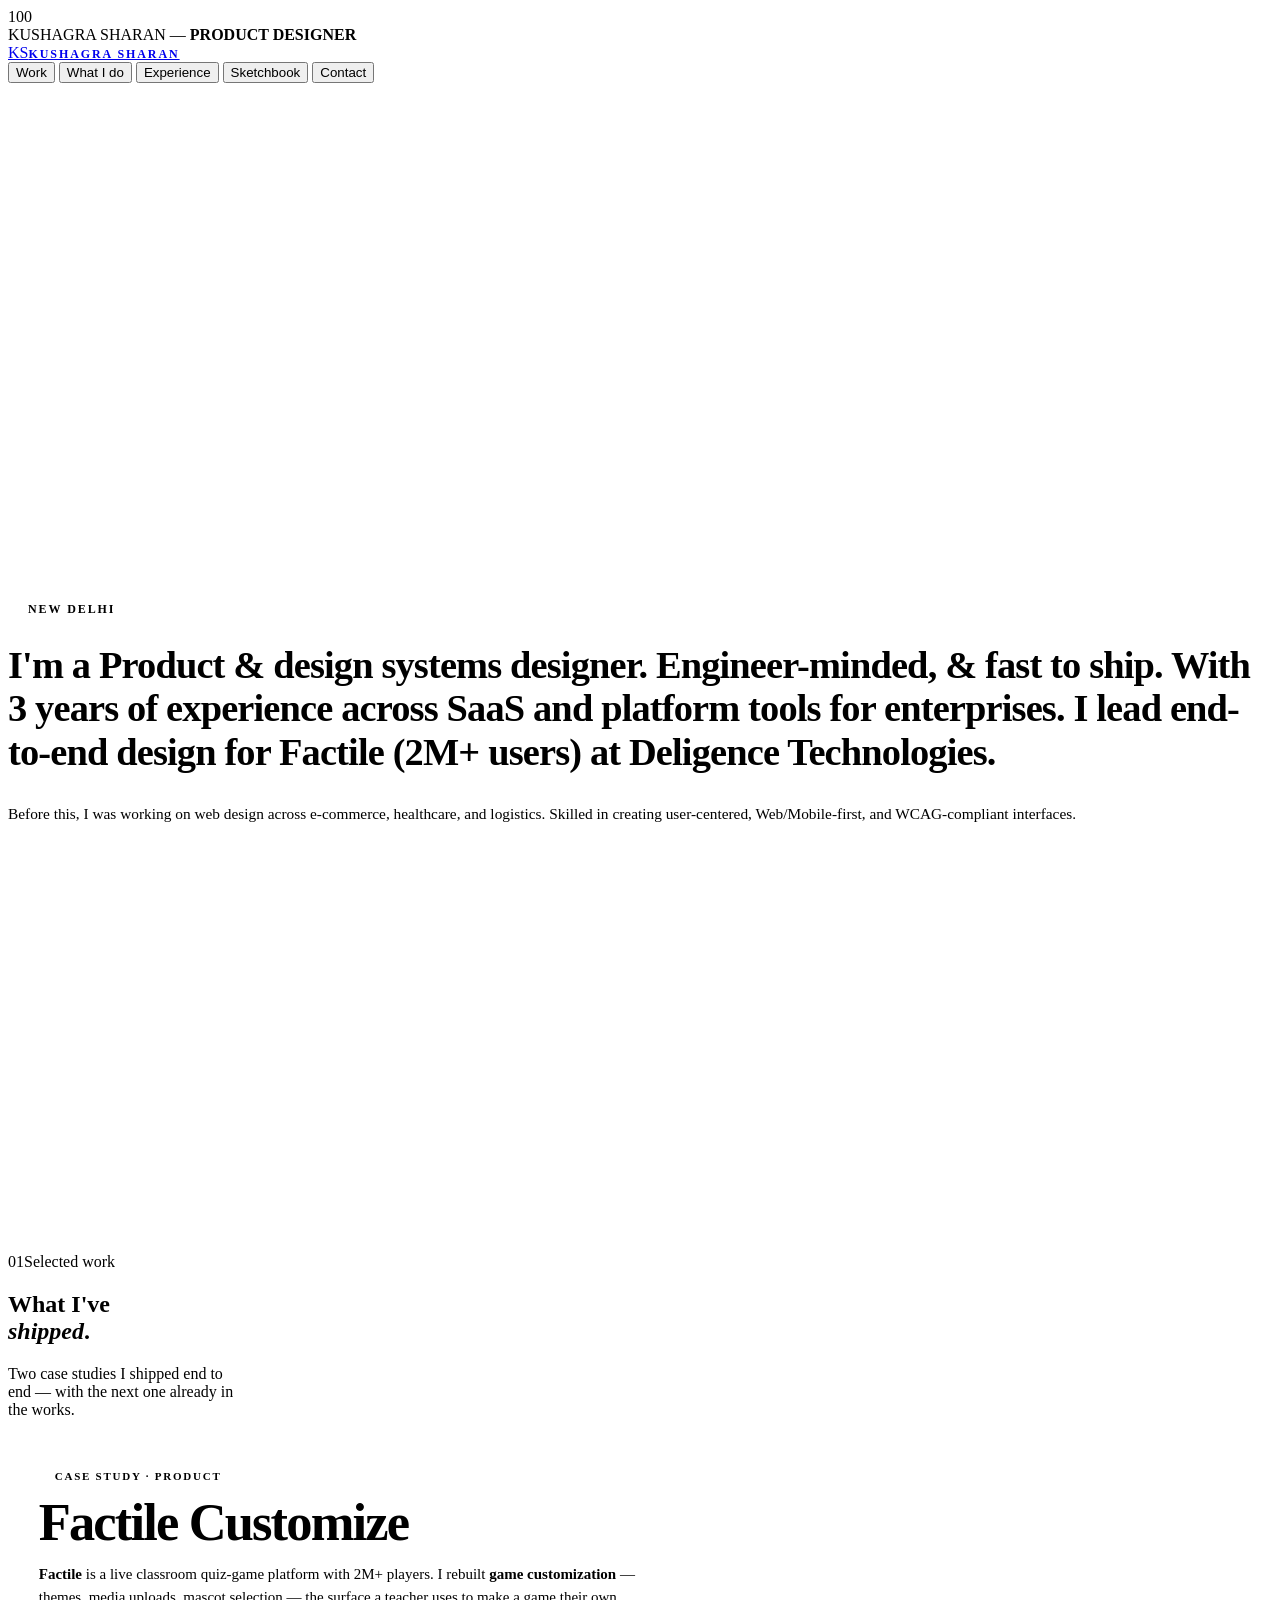
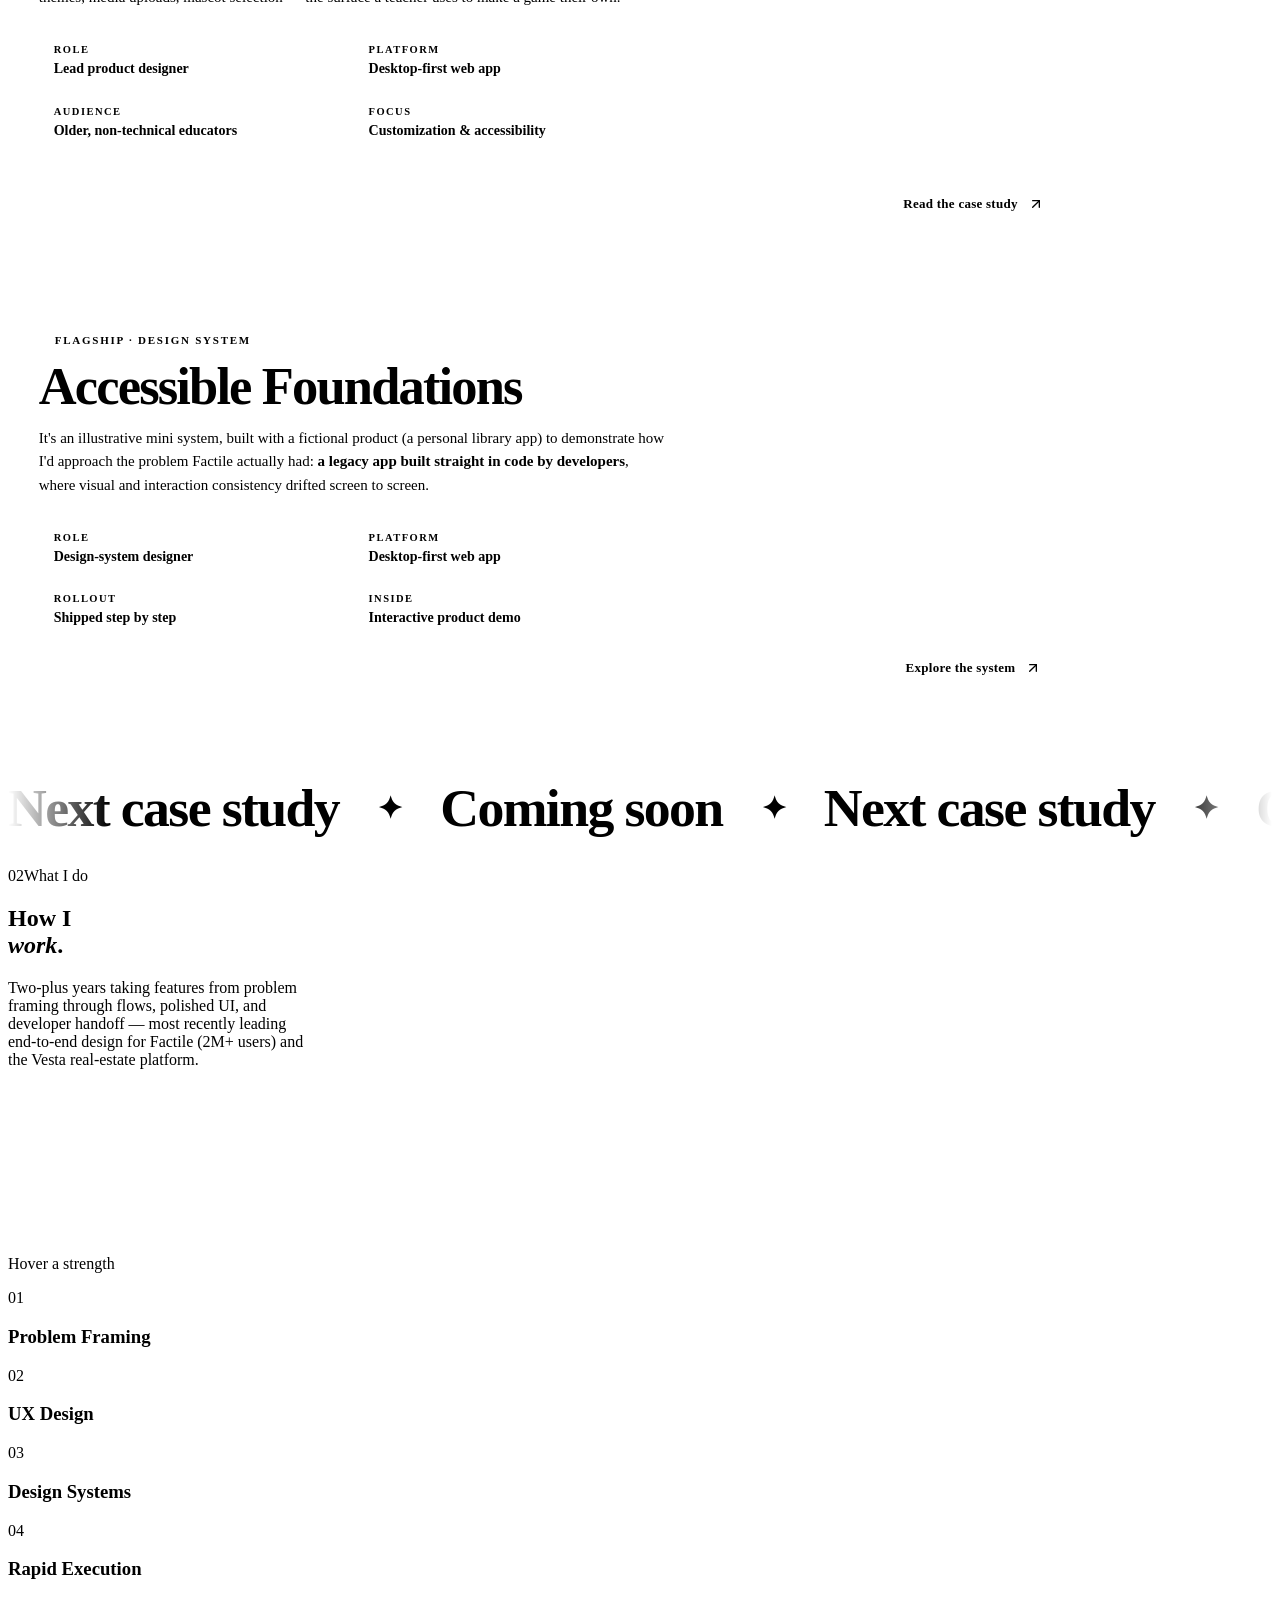
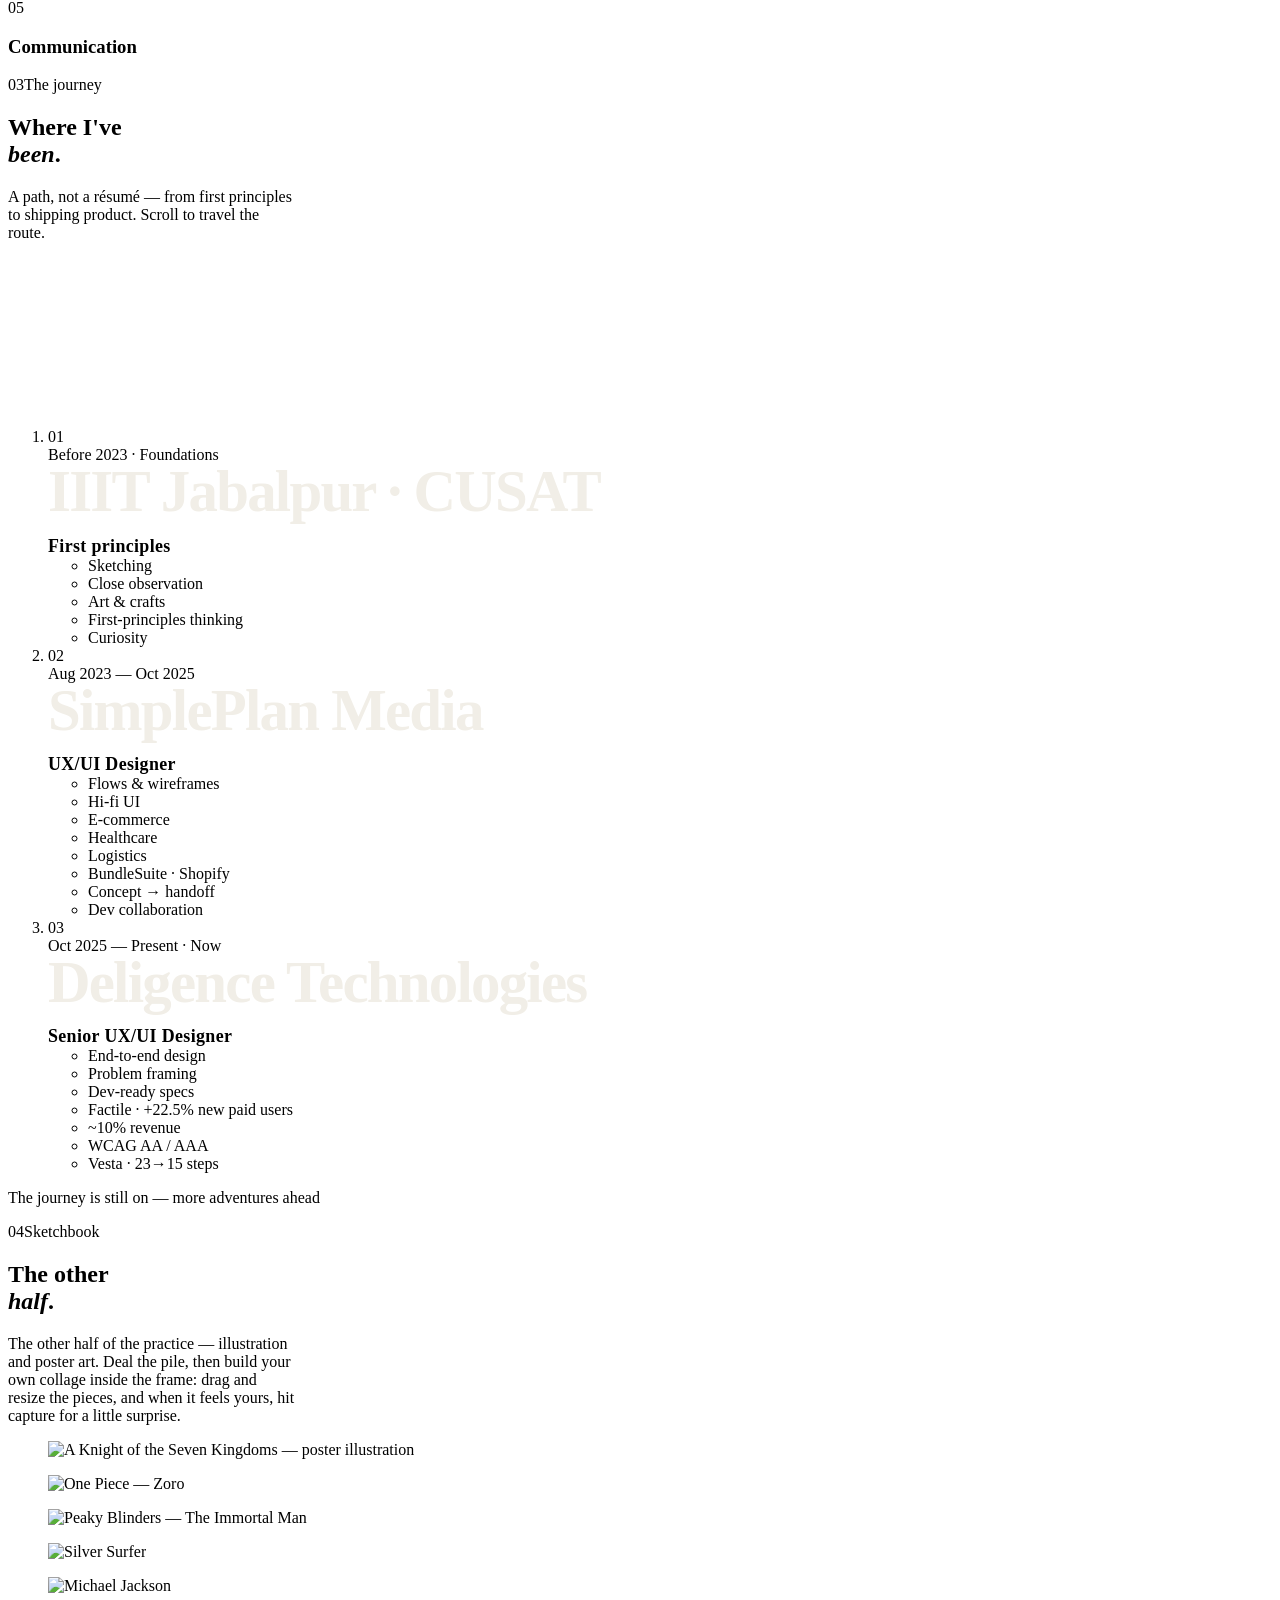
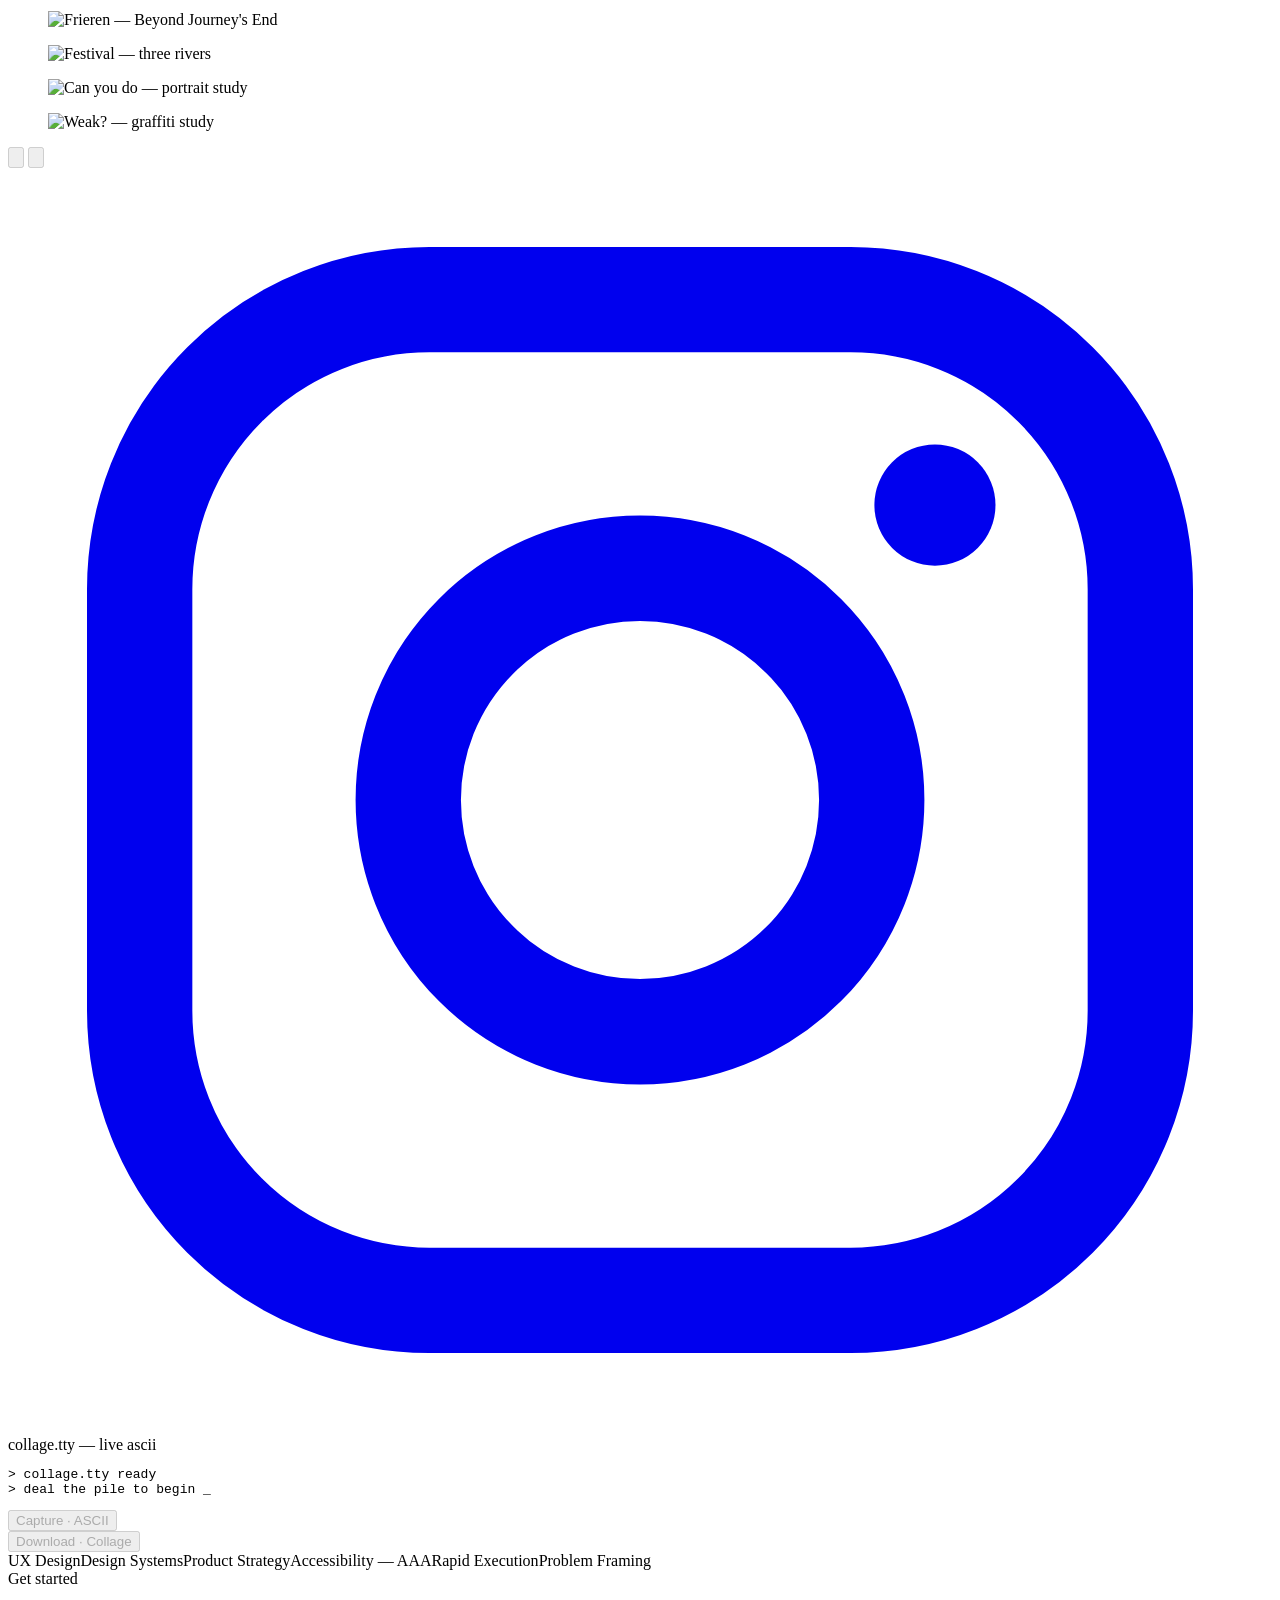
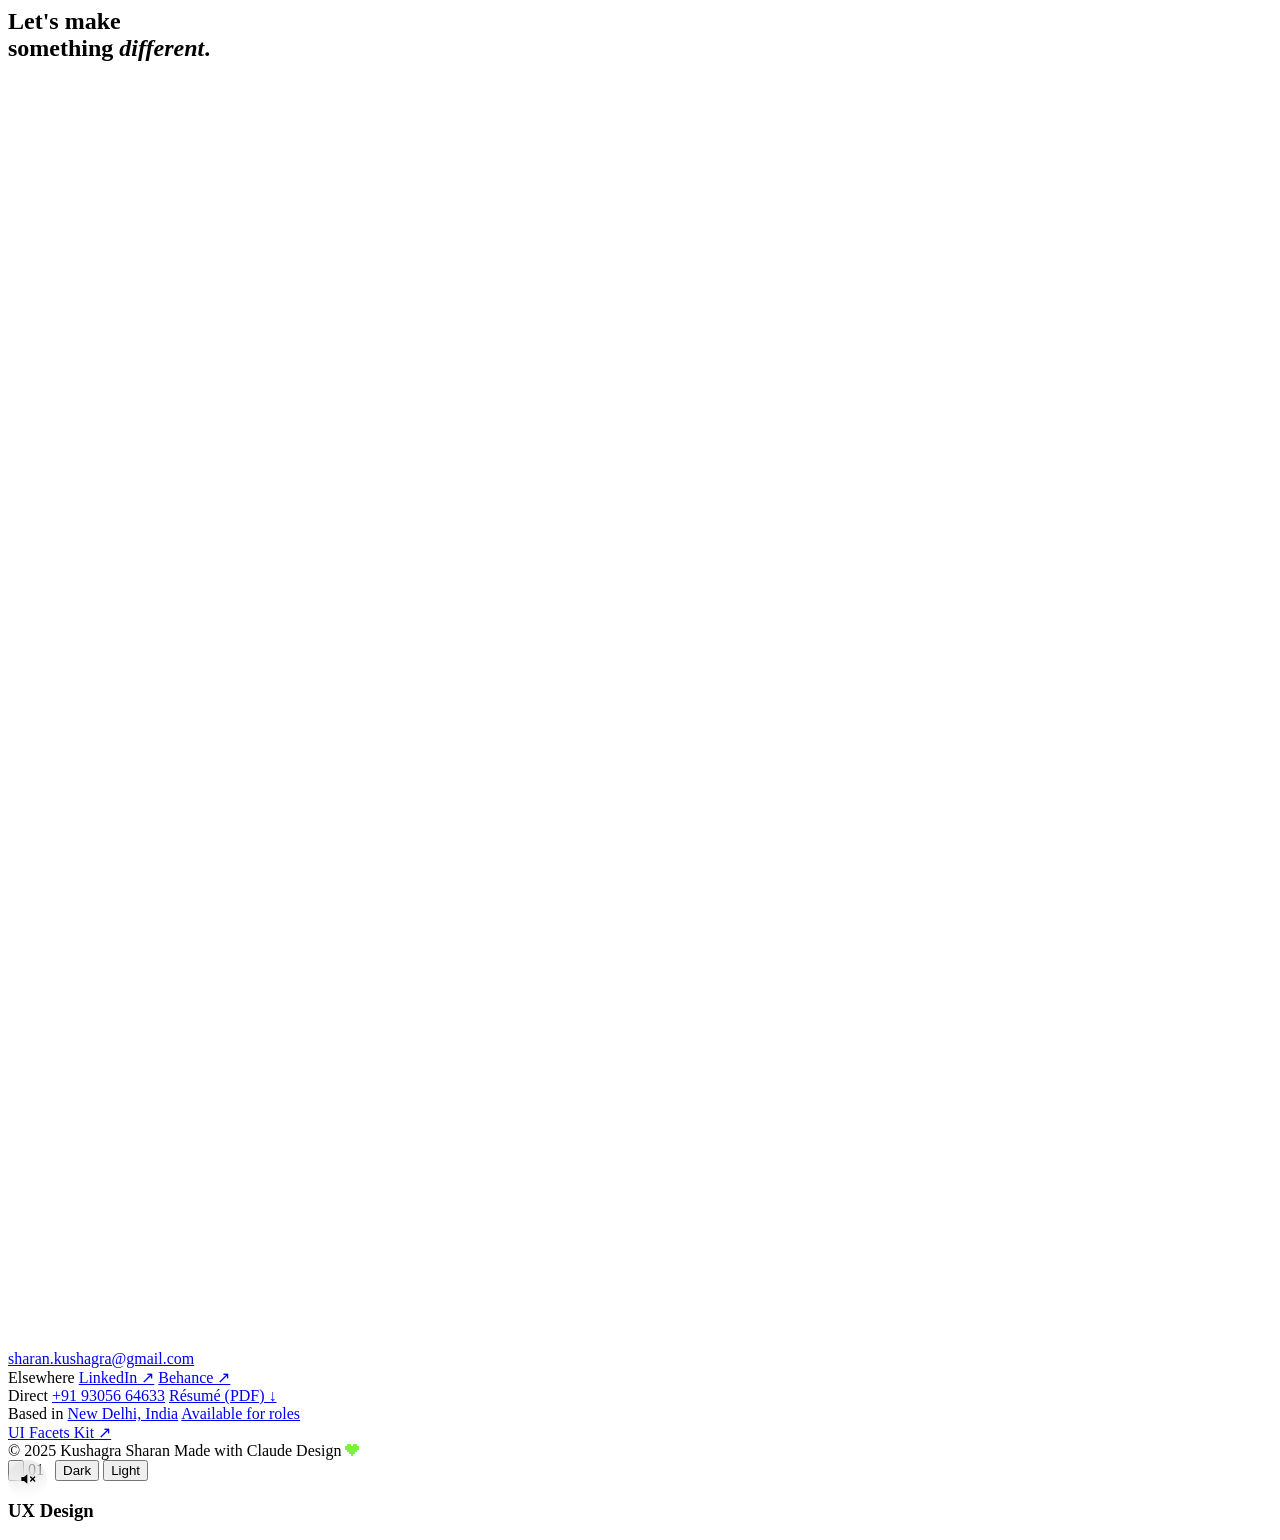
==== index.html @ 358a9cb7 "Initial commit" ====
<!DOCTYPE html>
<html lang="en">
<head>
<meta charset="UTF-8" />
<meta name="viewport" content="width=device-width, initial-scale=1.0" />
<title>Kushagra Sharan — Soft Grid + Sound</title>
<meta name="description" content="Kushagra Sharan — senior product designer turning complex workflows into clear, usable products." />
<link rel="preconnect" href="https://fonts.googleapis.com" />
<link rel="preconnect" href="https://fonts.gstatic.com" crossorigin />
<link rel="stylesheet" href="https://fonts.googleapis.com/css2?family=Press+Start+2P&display=swap" />
<link rel="stylesheet" href="portfolio/pf-facets.css" />
<script>(function(){try{var t=localStorage.getItem('pf-facets-theme'); if(t==='dark'){/* keep dark */}else{document.documentElement.classList.add('theme-light');}}catch(e){document.documentElement.classList.add('theme-light');}})();</script>
<template id="__bundler_thumbnail">
  <svg xmlns="http://www.w3.org/2000/svg" viewBox="0 0 400 400">
    <rect width="400" height="400" fill="#100D08"/>
    <circle cx="200" cy="180" r="70" fill="none" stroke="#7CF03A" stroke-width="10"/>
    <circle cx="255" cy="235" r="16" fill="#E01E8F"/>
    <text x="200" y="330" text-anchor="middle" font-family="Georgia,serif" font-size="42" font-style="italic" fill="#F1EEE7">KS</text>
  </svg>
</template>
<style>
  /* v2: full-page morphing grid background */
  /* Soft Grid variant: the full-page morph is dialled back for calmer contrast,
     and dims further while the pointer is over readable content so text stays legible. */
  .bgmorph{ position:fixed; inset:0; z-index:0; pointer-events:none; color:var(--fg);
    opacity:0.75; transition:opacity .45s ease; }
  /* dim ONLY while hovering actual readable content — not empty section space */
  body:has(:is(h1,h2,h3,h4,p,li,a,span,.lab,.hero__title,.hero__lead,.sechead,.skill,.jrow):hover) .bgmorph{ opacity:0.32; }
  .bgmorph canvas{ position:absolute; inset:0; }
  .hero, .mq, .section, .contact{ position:relative; z-index:1; }
  body{ --grid-line:transparent; background-image:none; }
  [data-auto-deal] .gallery__reset{ display:none !important; }
  .hero{ padding:130px 0 20vh; }
  .sketch{ background:transparent; color:var(--fg); }
  .sketch .sechead__title{ color:var(--fg); }
  .sketch .lab{ color:color-mix(in srgb, var(--fg) 62%, transparent); }
  .collage-frame{ background:transparent; box-shadow:none; z-index:0; }
  .gallery__stack{ z-index:1; }
  .themebtn .kitlink{ display:inline-flex; align-items:center; font-family:var(--sans); font-weight:800; font-size:11px; letter-spacing:0.14em; text-transform:uppercase;
    padding:8px 15px; border-radius:100px; color:color-mix(in srgb, var(--fg) 70%, transparent); text-decoration:none; transition:color .25s, background .25s; }
  .themebtn .kitlink:hover{ background:color-mix(in srgb, var(--fg) 10%, transparent); color:var(--fg); }
  /* toolbar wraps the sound + theme toggles so they align and size together */
  .topbar{ position:fixed; top:var(--edge); right:var(--edge); left:auto; z-index:130; display:inline-flex; align-items:stretch; gap:8px; }
  .topbar .themebtn{ position:static; top:auto; right:auto; left:auto; }
  /* sound toggle — round icon button, matches theme-toggle height. Muted by default. */
  .sfxbtn{ flex:0 0 auto; width:39px; height:39px; align-self:center; padding:0; display:inline-flex; align-items:center; justify-content:center; border-radius:50%; cursor:pointer;
    background:color-mix(in srgb, var(--bg) 72%, transparent); border:1.5px solid color-mix(in srgb, var(--fg) 20%, transparent);
    backdrop-filter:blur(10px); -webkit-backdrop-filter:blur(10px);
    color:color-mix(in srgb, var(--fg) 62%, transparent); transition:color .25s, background .25s, border-color .25s; }
  .sfxbtn:hover{ color:var(--fg); }
  .sfxbtn svg{ width:16px; height:16px; display:block; }
  .sfxbtn .i-on{ display:none; }
  .sfxbtn .i-off{ display:block; }
  html.sfx-on .sfxbtn{ color:#fff; background:var(--hot); border-color:transparent; }
  html.sfx-on .sfxbtn .i-on{ display:block; }
  html.sfx-on .sfxbtn .i-off{ display:none; }
  /* scroll-cue line: keep it pink in BOTH themes (violet --hot is invisible on the light grid) */
  .hero__scrollcue i::after{ background:#E01E8F !important; }
  /* Factile card uses its own line-art thumbnail (same interaction model as the flagship card) */
  .workfeat__art--factile{ -webkit-mask-image:url(portfolio/img/factile-abstract.svg); mask-image:url(portfolio/img/factile-abstract.svg); }
  /* COMING SOON — marquee band; speeds up + plays meadow wind on hover */
  .soon{ position:relative; margin-top:clamp(20px,3vh,34px); border:1.5px dashed color-mix(in srgb, var(--fg) 26%, transparent); border-radius:12px;
    overflow:hidden; padding:clamp(20px,2.8vw,32px) 0; cursor:default; background:color-mix(in srgb, var(--bg) 55%, transparent);
    transition:border-color .4s, background .4s; -webkit-mask:linear-gradient(90deg,transparent,#000 8%,#000 92%,transparent); mask:linear-gradient(90deg,transparent,#000 8%,#000 92%,transparent); }
  .soon:hover{ border-color:var(--hot); background:color-mix(in srgb, var(--hot) 7%, transparent); }
  .soon__track{ display:flex; align-items:center; gap:38px; width:max-content; animation:soonscroll 30s linear infinite; will-change:transform; }
  .soon:hover .soon__track{ animation-duration:6s; }
  .soon__track span{ font-family:var(--disp); font-weight:700; font-size:clamp(28px,4.2vw,62px); line-height:1; letter-spacing:-0.03em; white-space:nowrap;
    color:color-mix(in srgb, var(--fg) 28%, transparent); transition:color .4s; }
  .soon:hover .soon__track span{ color:color-mix(in srgb, var(--fg) 74%, transparent); }
  .soon__dot{ color:var(--hot) !important; font-size:clamp(18px,2.4vw,32px) !important; }
  @keyframes soonscroll{ from{ transform:translateX(0); } to{ transform:translateX(-50%); } }
  @media (prefers-reduced-motion:reduce){ .soon__track{ animation:none; } }
  /* MOBILE: don't let the whole feature card navigate on first tap. First tap "arms"
     the card (glow) and highlights the Explore CTA; the CTA tap actually navigates. */
  @media (max-width:760px){
    .workfeat.is-armed{ outline:2px solid var(--hot); outline-offset:2px; box-shadow:0 0 0 1px var(--hot), 0 24px 60px -24px color-mix(in srgb, var(--hot) 60%, transparent); }
    .workfeat.is-armed .workfeat__cta{ color:#fff; background:var(--hot); border-radius:100px; padding:10px 18px; }
    .workfeat.is-armed .workfeat__cta svg{ stroke:#fff; }
  }
  /* ENTER gate */
  .enter{ position:fixed; inset:0; z-index:11000; background:#100D08; color:#F1EEE7; display:flex; align-items:center; justify-content:center;
    text-align:center; transition:opacity .5s ease; cursor:auto; }
  .enter *{ cursor:inherit; }
  .enter__btn{ cursor:pointer; }
  .enter.hide{ opacity:0; pointer-events:none; }
  .enter__inner{ display:flex; flex-direction:column; align-items:center; gap:26px; padding:24px; }
  .enter__eyebrow{ font-family:var(--sans); font-weight:700; font-size:12px; letter-spacing:0.16em; text-transform:uppercase; color:rgba(241,238,231,.55); }
  .enter__btn{ display:inline-flex; align-items:center; gap:14px; font-family:var(--disp); font-weight:700; font-size:clamp(34px,7vw,64px);
    letter-spacing:-0.03em; color:#100D08; background:#F1EEE7; border:none; border-radius:100px; padding:clamp(16px,2.4vw,26px) clamp(34px,5vw,58px);
    cursor:pointer; transition:background .25s, color .25s, transform .25s; }
  .enter__btn:hover{ background:#E01E8F; color:#fff; transform:translateY(-2px); }
  .enter__btn svg{ width:0.7em; height:0.7em; }
  .enter__note{ font-family:var(--sans); font-weight:600; font-size:11px; letter-spacing:0.14em; text-transform:uppercase; color:rgba(241,238,231,.4); }
  /* returning within the same session: no gate, no loader flash */
  html.skip-intro .enter, html.skip-intro .loader{ display:none !important; }

  /* logo wordmark (small all-caps) */
  .nav__logo .logoword{ font-family:var(--sans); font-weight:800; font-size:12px; letter-spacing:0.16em; text-transform:uppercase; }

  /* ===== HERO (positioning version) ===== */
  .phero{ position:relative; z-index:1; min-height:100svh; display:flex; align-items:center; padding:clamp(160px,20vh,240px) 0 clamp(70px,10vh,130px); }
  .phero__eyebrow{ display:inline-flex; align-items:center; gap:11px; margin-bottom:clamp(22px,3vh,34px); color:var(--accent2); font-family:var(--sans); font-size:12px; font-weight:700; letter-spacing:0.16em; text-transform:uppercase; }
  .phero__eyebrow .d{ width:9px; height:9px; border-radius:50%; background:var(--hot); }
  .phero__intro{ max-width:none; }
  .phero__line{ font-family:var(--disp); font-weight:600; font-size:clamp(26px,3vw,46px); line-height:1.14; letter-spacing:-0.022em; margin:0 0 clamp(24px,3vh,38px); max-width:none; text-wrap:pretty; }
  .phero__line b{ color:var(--hot); font-weight:600; }
  .phero__line em{ color:var(--hot); font-weight:600; font-style:normal; }
  .phero__line a{ color:inherit; text-decoration:none; box-shadow:inset 0 -2px 0 color-mix(in srgb, var(--hot) 55%, transparent); transition:box-shadow .25s, color .25s; }
  .phero__line a:hover{ color:var(--hot); box-shadow:inset 0 -3px 0 var(--hot); }
  .phero__note{ margin:0; max-width:none; font-size:clamp(15px,1.2vw,18px); line-height:1.6; color:color-mix(in srgb, var(--fg) 58%, transparent); }

  /* ===== WORK cards (positioning version) ===== */
  .pwork__stack{ display:flex; flex-direction:column; gap:clamp(28px,4.5vh,56px); }
  .wcard{ position:relative; overflow:hidden; z-index:1;
    background:color-mix(in srgb, var(--bg) 90%, transparent); backdrop-filter:blur(3px); -webkit-backdrop-filter:blur(3px);
    border:1.5px solid color-mix(in srgb, var(--fg) 18%, transparent); border-radius:16px;
    padding:clamp(20px,2.4vw,32px);
    display:grid; grid-template-columns:1.08fr 0.92fr; gap:clamp(22px,2.6vw,40px) clamp(24px,3vw,48px); align-items:start;
    transition:border-color .4s, transform .55s cubic-bezier(.16,1,.3,1), box-shadow .55s; }
  .wcard::before{ content:""; position:absolute; inset:0; pointer-events:none; opacity:0; transition:opacity .5s;
    background:radial-gradient(120% 130% at 100% 0, color-mix(in srgb, var(--hot) 11%, transparent), transparent 60%); }
  .wcard:hover{ border-color:var(--hot); transform:translateY(-3px); box-shadow:0 46px 100px -46px color-mix(in srgb, var(--hot) 55%, transparent); }
  .wcard:hover::before{ opacity:1; }
  .wcard__media{ grid-column:2; grid-row:1; align-self:start; display:block; border-radius:9px; overflow:hidden; aspect-ratio:924/540; background:transparent; }
  .wcard__media .workfeat__art{ display:block; width:100%; height:100%; background:var(--fg);
    -webkit-mask:url(portfolio/img/design-system-abstract.svg) center/contain no-repeat;
    mask:url(portfolio/img/design-system-abstract.svg) center/contain no-repeat;
    transition:background .4s, transform .6s cubic-bezier(.16,1,.3,1); }
  .wcard__media .workfeat__art--factile{ -webkit-mask:url(portfolio/img/factile-abstract.svg) center/contain no-repeat; mask:url(portfolio/img/factile-abstract.svg) center/contain no-repeat; }
  .wcard:hover .workfeat__art{ background:var(--hot); transform:scale(1.03); }
  .wcard__intro{ grid-column:1; grid-row:1 / span 2; min-width:0; }
  .wcard__lower{ grid-column:2; grid-row:2; min-width:0; align-self:start; display:flex; justify-content:center; }
  .wcard__badge{ display:inline-flex; align-items:center; gap:9px; font-family:var(--sans); font-size:11px; font-weight:800; letter-spacing:0.16em; text-transform:uppercase; color:var(--hot); }
  .wcard__badge i{ width:7px; height:7px; border-radius:50%; background:var(--hot); box-shadow:0 0 0 4px color-mix(in srgb, var(--hot) 20%, transparent); }
  .wcard__title{ font-family:var(--disp); font-weight:700; font-size:clamp(34px,4.1vw,60px); line-height:0.94; letter-spacing:-0.035em; margin:14px 0 0; transition:color .3s; }
  .wcard:hover .wcard__title{ color:var(--hot); }
  .wcard__what{ margin:16px 0 0; font-size:clamp(15px,1.15vw,17px); line-height:1.55; color:color-mix(in srgb, var(--fg) 82%, transparent); text-wrap:pretty; }
  .wcard__what b{ font-weight:700; color:var(--fg); }
  .wcard__meta{ display:grid; grid-template-columns:1fr 1fr; gap:1px; margin:22px 0 0; background:color-mix(in srgb, var(--fg) 12%, transparent); border:1px solid color-mix(in srgb, var(--fg) 12%, transparent); border-radius:12px; overflow:hidden; }
  .wcard__meta > div{ background:var(--bg); padding:13px 15px; }
  .wcard__meta dt{ font-family:var(--sans); font-size:10.5px; font-weight:800; letter-spacing:0.14em; text-transform:uppercase; color:color-mix(in srgb, var(--fg) 48%, transparent); }
  .wcard__meta dd{ margin:5px 0 0; font-size:14px; font-weight:600; line-height:1.3; color:var(--fg); }
  .wcard__cols{ display:grid; grid-template-columns:1fr 1fr; gap:clamp(24px,4vw,64px); margin-top:0; }
  .wcard__lab{ display:inline-flex; align-items:center; gap:8px; font-family:var(--sans); font-size:11px; font-weight:800; letter-spacing:0.13em; text-transform:uppercase; }
  .wcard__lab::before{ content:""; width:14px; height:2px; border-radius:2px; background:currentColor; }
  .wcard__block--problem .wcard__lab{ color:var(--hot); }
  .wcard__block--fix .wcard__lab{ color:var(--accent2); }
  .theme-light .wcard__block--fix .wcard__lab{ color:var(--violet); }
  .wcard__block p{ margin:11px 0 0; font-size:14.5px; line-height:1.56; color:color-mix(in srgb, var(--fg) 72%, transparent); text-wrap:pretty; }
  .wcard__foot{ display:flex; flex-direction:column; align-items:center; gap:20px; margin-top:0; transform:translateY(-16px); }
  .wcard__tags{ display:flex; flex-wrap:wrap; gap:8px; }
  .wcard__tag{ font-family:var(--sans); font-size:11.5px; font-weight:600; letter-spacing:0.02em; padding:6px 12px; border-radius:100px; border:1px solid color-mix(in srgb, var(--fg) 18%, transparent); color:color-mix(in srgb, var(--fg) 66%, transparent); }
  .wcard__cta{ margin-left:0; display:inline-flex; align-items:center; gap:10px; font-family:var(--sans); font-weight:700; font-size:13px; letter-spacing:0.02em; color:var(--hot); text-decoration:none; }
  .wcard__cta::after{ content:""; position:absolute; inset:0; z-index:1; }
  .wcard__tags{ position:relative; z-index:2; }
  .wcard__cta svg{ width:16px; height:16px; transition:transform .4s; }
  .wcard:hover .wcard__cta svg{ transform:translate(3px,-3px); }
  @media (max-width:920px){ .wcard{ grid-template-columns:1fr; } .wcard__media,.wcard__intro,.wcard__lower{ grid-column:auto; grid-row:auto; } }
  @media (max-width:560px){ .wcard__meta, .wcard__cols{ grid-template-columns:1fr; } .wcard__cta{ margin-left:0; } }

  /* ===== JOURNEY: inverted hierarchy (org = header, role = acid subtitle) ===== */
  .jrny .jstep__org{ display:block; margin:0; font-family:var(--disp); font-weight:700; font-size:clamp(30px,4.6vw,64px); line-height:0.94; letter-spacing:-0.03em; color:#F1EEE7; }
  .jrny .jstep__role{ display:inline-block; margin:16px 0 0; font-family:var(--sans); font-weight:700; font-size:clamp(14px,1.4vw,18px); letter-spacing:0.02em; color:var(--accent2); }
  .jrny .jstep.is-active .jstep__org{ transition-delay:.30s; }
  .jrny .jstep.is-active .jstep__role{ transition-delay:.44s; }
</style>
</head>
<body class="loading">

<!-- full-page morphing grid background -->
<div class="bgmorph" data-morph aria-hidden="true"><canvas></canvas></div>

<!-- loader -->
<div class="loader">
  <div class="loader__num">0</div>
  <div class="loader__word">KUSHAGRA SHARAN — <b>PRODUCT DESIGNER</b></div>
</div>

<!-- cursor -->
<div class="cursor" aria-hidden="true"></div>
<div class="cursor__ring" aria-hidden="true"></div>
<div class="cursor__lab" aria-hidden="true"></div>

<!-- nav -->
<header class="nav">
  <a class="nav__logo" href="#top" aria-label="Kushagra Sharan"><span class="mk">KS</span><span class="logoword">Kushagra Sharan</span></a>
  <nav class="hindex" aria-label="Sections">
    <button class="hindex__i" data-goto="work" type="button"><span class="dot"></span><span class="txt">Work</span></button>
    <button class="hindex__i" data-goto="services" type="button"><span class="dot"></span><span class="txt">What I do</span></button>
    <button class="hindex__i" data-goto="experience" type="button"><span class="dot"></span><span class="txt">Experience</span></button>
    <button class="hindex__i" data-goto="sketchbook" type="button"><span class="dot"></span><span class="txt">Sketchbook</span></button>
    <button class="hindex__i" data-goto="contact" type="button"><span class="dot"></span><span class="txt">Contact</span></button>
  </nav>
</header>

<!-- ============ HERO (positioning version) ============ -->
<header class="phero" id="top">
  <div class="wrap">
    <span class="phero__eyebrow"><span class="d"></span> New Delhi</span>
    <div class="phero__intro">
      <p class="phero__line">I'm a <em>Product <span style="color:var(--fg)">&amp;</span> design systems designer</em>. Engineer-minded, &amp; fast to ship. With 3 years of experience across <em>SaaS</em> and platform tools for <em>enterprises</em>. I lead end-to-end design for <a href="Case Study - Factile (scroll).html">Factile</a> (<b>2M+ users</b>) at Deligence Technologies.</p>
      <p class="phero__note">Before this, I was working on web design across e-commerce, healthcare, and logistics. Skilled in creating user-centered, Web/Mobile-first, and WCAG-compliant interfaces.</p>
    </div>
  </div>
</header>

<section class="section" id="work">
  <div class="wrap">
    <div class="sechead">
      <div class="sechead__l">
        <div class="chap"><span class="chap__n">01</span><span class="chap__rule"></span><span class="chap__t">Selected work</span></div>
        <h2 class="sechead__title" data-lines>What I've<br><em>shipped</em>.</h2>
      </div>
      <p class="lab" style="max-width:30ch">Two case studies I shipped end to end — with the next one already in the works.</p>
    </div>
  </div>
  <div class="wrap">
    <div class="pwork__stack">
      <article class="wcard">
        <a class="wcard__media" href="Case Study - Factile (scroll).html" data-view="Explore" aria-label="Open the Factile Customize case study">
          <span class="workfeat__art workfeat__art--factile" role="img" aria-label="Abstract illustration — the Factile customize flow, untangled from overloaded settings into a clear, guided experience"></span>
        </a>
        <div class="wcard__intro">
          <span class="wcard__badge"><i></i> Case study · Product</span>
          <h3 class="wcard__title">Factile Customize</h3>
          <p class="wcard__what"><b>Factile</b> is a live classroom quiz-game platform with 2M+ players. I rebuilt <b>game customization</b> — themes, media uploads, mascot selection — the surface a teacher uses to make a game their own.</p>
          <dl class="wcard__meta">
            <div><dt>Role</dt><dd>Lead product designer</dd></div>
            <div><dt>Platform</dt><dd>Desktop-first web app</dd></div>
            <div><dt>Audience</dt><dd>Older, non-technical educators</dd></div>
            <div><dt>Focus</dt><dd>Customization &amp; accessibility</dd></div>
          </dl>
        </div>
        <div class="wcard__lower">
          <div class="wcard__foot">
            <a class="wcard__cta" href="Case Study - Factile (scroll).html" data-view="Explore">Read the case study <svg viewBox="0 0 24 24" fill="none" stroke="currentColor" stroke-width="2" stroke-linecap="round" stroke-linejoin="round"><line x1="7" y1="17" x2="17" y2="7"/><polyline points="7 7 17 7 17 17"/></svg></a>
          </div>
        </div>
      </article>
      <article class="wcard">
        <a class="wcard__media" href="design-system/index.html" data-view="Explore" aria-label="Open the Accessible Foundations design system">
          <span class="workfeat__art" role="img" aria-label="Abstract illustration — tokens combining into components and full screens"></span>
        </a>
        <div class="wcard__intro">
          <span class="wcard__badge"><i></i> Flagship · Design system</span>
          <h3 class="wcard__title">Accessible Foundations</h3>
          <p class="wcard__what">It's an illustrative mini system, built with a fictional product (a personal library app) to demonstrate how I'd approach the problem Factile actually had: <b>a legacy app built straight in code by developers</b>, where visual and interaction consistency drifted screen to screen.</p>
          <dl class="wcard__meta">
            <div><dt>Role</dt><dd>Design-system designer</dd></div>
            <div><dt>Platform</dt><dd>Desktop-first web app</dd></div>
            <div><dt>Rollout</dt><dd>Shipped step by step</dd></div>
            <div><dt>Inside</dt><dd>Interactive product demo</dd></div>
          </dl>
        </div>
        <div class="wcard__lower">
          <div class="wcard__foot">
            <a class="wcard__cta" href="design-system/index.html" data-view="Explore">Explore the system <svg viewBox="0 0 24 24" fill="none" stroke="currentColor" stroke-width="2" stroke-linecap="round" stroke-linejoin="round"><line x1="7" y1="17" x2="17" y2="7"/><polyline points="7 7 17 7 17 17"/></svg></a>
          </div>
        </div>
      </article>
    </div>
    <div class="soon" id="soonMarquee" role="img" aria-label="Next case study — coming soon">
      <div class="soon__track" aria-hidden="true">
        <span>Next case study</span><span class="soon__dot">✦</span><span>Coming soon</span><span class="soon__dot">✦</span><span>Next case study</span><span class="soon__dot">✦</span><span>Coming soon</span><span class="soon__dot">✦</span>
        <span>Next case study</span><span class="soon__dot">✦</span><span>Coming soon</span><span class="soon__dot">✦</span><span>Next case study</span><span class="soon__dot">✦</span><span>Coming soon</span><span class="soon__dot">✦</span>
      </div>
    </div>
  </div>
</section>

<!-- ============ SERVICES / WHAT I DO ============ -->
<section class="section" id="services">
  <div class="wrap">
    <div class="sechead">
      <div class="sechead__l">
        <div class="chap"><span class="chap__n">02</span><span class="chap__rule"></span><span class="chap__t">What I do</span></div>
        <h2 class="sechead__title" data-lines>How I<br><em>work</em>.</h2>
      </div>
      <p class="lab" style="max-width:38ch">Two-plus years taking features from problem framing through flows, polished UI, and developer handoff — most recently leading end-to-end design for Factile (2M+ users) and the Vesta real-estate platform.</p>
    </div>
  </div>
  <div class="wrap">
    <div class="svc">
      <svg class="svc-filters" aria-hidden="true"><defs>
        <filter id="warp1" x="-40%" y="-90%" width="180%" height="280%" color-interpolation-filters="sRGB"><feTurbulence type="fractalNoise" baseFrequency="0.009 0.02" numOctaves="1" seed="7" result="n"/><feDisplacementMap in="SourceGraphic" in2="n" scale="0" xChannelSelector="R" yChannelSelector="G"/></filter>
        <filter id="warp2" x="-40%" y="-90%" width="180%" height="280%" color-interpolation-filters="sRGB"><feTurbulence type="fractalNoise" baseFrequency="0.011 0.018" numOctaves="1" seed="19" result="n"/><feDisplacementMap in="SourceGraphic" in2="n" scale="0" xChannelSelector="R" yChannelSelector="G"/></filter>
        <filter id="warp3" x="-40%" y="-90%" width="180%" height="280%" color-interpolation-filters="sRGB"><feTurbulence type="fractalNoise" baseFrequency="0.008 0.024" numOctaves="1" seed="3" result="n"/><feDisplacementMap in="SourceGraphic" in2="n" scale="0" xChannelSelector="R" yChannelSelector="G"/></filter>
        <filter id="warp4" x="-40%" y="-90%" width="180%" height="280%" color-interpolation-filters="sRGB"><feTurbulence type="fractalNoise" baseFrequency="0.012 0.019" numOctaves="1" seed="42" result="n"/><feDisplacementMap in="SourceGraphic" in2="n" scale="0" xChannelSelector="R" yChannelSelector="G"/></filter>
        <filter id="warp5" x="-40%" y="-90%" width="180%" height="280%" color-interpolation-filters="sRGB"><feTurbulence type="fractalNoise" baseFrequency="0.01 0.022" numOctaves="1" seed="11" result="n"/><feDisplacementMap in="SourceGraphic" in2="n" scale="0" xChannelSelector="R" yChannelSelector="G"/></filter>
        <filter id="warp6" x="-40%" y="-90%" width="180%" height="280%" color-interpolation-filters="sRGB"><feTurbulence type="fractalNoise" baseFrequency="0.009 0.021" numOctaves="1" seed="27" result="n"/><feDisplacementMap in="SourceGraphic" in2="n" scale="0" xChannelSelector="R" yChannelSelector="G"/></filter>
      </defs></svg>
      <p class="svc__intro"><i></i> Hover a strength</p>
      <div class="skill-list">
        <div class="skill" data-skill> <span class="skill__n">01</span><h3 class="skill__t" style="filter:url(#warp1)" tabindex="0">Problem Framing</h3></div>
        <div class="skill" data-skill> <span class="skill__n">02</span><h3 class="skill__t" style="filter:url(#warp2)" tabindex="0">UX Design</h3></div>
        <div class="skill" data-skill> <span class="skill__n">03</span><h3 class="skill__t" style="filter:url(#warp3)" tabindex="0">Design Systems</h3></div>
        <div class="skill" data-skill> <span class="skill__n">04</span><h3 class="skill__t" style="filter:url(#warp4)" tabindex="0">Rapid Execution</h3></div>
        <div class="skill" data-skill> <span class="skill__n">05</span><h3 class="skill__t" style="filter:url(#warp6)" tabindex="0">Communication</h3></div>
      </div>
    </div>
  </div>
</section>
<!-- marquee moved into contact section -->

<!-- ============ EXPERIENCE ============ -->
<section class="section jrny" id="experience">
  <div class="wrap">
    <div class="sechead">
      <div class="sechead__l">
        <div class="chap"><span class="chap__n">03</span><span class="chap__rule"></span><span class="chap__t">The journey</span></div>
        <h2 class="sechead__title" data-lines>Where I've<br><em>been</em>.</h2>
      </div>
      <p class="lab" style="max-width:36ch">A path, not a résumé — from first principles to shipping product. Scroll to travel the route.</p>
    </div>
    <div class="jrny__map" data-journey>
      <svg class="jrny__trail" aria-hidden="true"><defs><linearGradient id="jgrad" x1="0" y1="0" x2="0" y2="1"><stop offset="0" stop-color="#6522E0"/><stop offset="1" stop-color="#E01E8F"/></linearGradient></defs><path class="jrny__trail-base"></path><path class="jrny__trail-prog"></path></svg>
      <ol class="jrny__list">
        <li class="jstep" data-step>
          <div class="jstep__pin">01</div>
          <div class="jstep__when">Before 2023 · Foundations</div>
          <h3 class="jstep__org">IIIT Jabalpur · CUSAT</h3>
          <span class="jstep__role">First principles</span>
          <ul class="jstep__keys">
            <li>Sketching</li><li>Close observation</li><li>Art &amp; crafts</li><li>First-principles thinking</li><li>Curiosity</li>
          </ul>
        </li>
        <li class="jstep" data-step>
          <div class="jstep__pin">02</div>
          <div class="jstep__when">Aug 2023 — Oct 2025</div>
          <h3 class="jstep__org">SimplePlan Media</h3>
          <span class="jstep__role">UX/UI Designer</span>
          <ul class="jstep__keys">
            <li>Flows &amp; wireframes</li><li>Hi-fi UI</li><li>E-commerce</li><li>Healthcare</li><li>Logistics</li><li>BundleSuite · Shopify</li><li>Concept → handoff</li><li>Dev collaboration</li>
          </ul>
        </li>
        <li class="jstep" data-step>
          <div class="jstep__pin">03</div>
          <div class="jstep__when">Oct 2025 — Present · Now</div>
          <h3 class="jstep__org">Deligence Technologies</h3>
          <span class="jstep__role">Senior UX/UI Designer</span>
          <ul class="jstep__keys">
            <li>End-to-end design</li><li>Problem framing</li><li>Dev-ready specs</li><li>Factile · +22.5% new paid users</li><li>~10% revenue</li><li>WCAG AA / AAA</li><li>Vesta · 23→15 steps</li>
          </ul>
        </li>
      </ol>
      <div class="jrny__more" aria-hidden="true">
        <span class="jrny__more-line"></span>
        <span class="jrny__more-dot"></span>
        <p>The journey is still on — more adventures ahead</p>
      </div>
    </div>
  </div>
</section>

<!-- ============ SKETCHBOOK ============ -->
<section class="section sketch" id="sketchbook">
  <div class="wrap">
    <div class="sechead">
      <div class="sechead__l">
        <div class="chap"><span class="chap__n">04</span><span class="chap__rule"></span><span class="chap__t">Sketchbook</span></div>
        <h2 class="sechead__title" data-lines>The other<br><em>half</em>.</h2>
      </div>
      <p class="lab" style="max-width:36ch">The other half of the practice — illustration and poster art. Deal the pile, then build your own collage inside the frame: drag and resize the pieces, and when it feels yours, hit capture for a little surprise.</p>
    </div>
  </div>
  <div class="wrap">
    <div class="gallery" data-gallery data-auto-deal>
      <div class="collage-frame" aria-hidden="true"></div>
      <div class="gallery__stack">
        <figure class="gcard" data-view="Drag"><img src="portfolio/img/sk-knight2.jpg" alt="A Knight of the Seven Kingdoms — poster illustration" loading="lazy" /></figure>
        <figure class="gcard" data-view="Drag"><img src="portfolio/img/sk-onepiece.jpg" alt="One Piece — Zoro" loading="lazy" /></figure>
        <figure class="gcard" data-view="Drag"><img src="portfolio/img/sk-peaky2.jpg" alt="Peaky Blinders — The Immortal Man" loading="lazy" /></figure>
        <figure class="gcard" data-view="Drag"><img src="portfolio/img/sk-surfer.jpg" alt="Silver Surfer" loading="lazy" /></figure>
        <figure class="gcard" data-view="Drag"><img src="portfolio/img/sk-mj.png" alt="Michael Jackson" loading="lazy" /></figure>
        <figure class="gcard" data-view="Drag"><img src="portfolio/img/sk-frieren2.jpg" alt="Frieren — Beyond Journey's End" loading="lazy" /></figure>
        <figure class="gcard" data-view="Drag"><img src="portfolio/img/sk-rivers.jpg" alt="Festival — three rivers" loading="lazy" /></figure>
        <figure class="gcard" data-view="Drag"><img src="portfolio/img/sk-canyoudo2.jpg" alt="Can you do — portrait study" loading="lazy" /></figure>
        <figure class="gcard" data-view="Drag"><img src="portfolio/img/sk-weak.jpg" alt="Weak? — graffiti study" loading="lazy" /></figure>
      </div>
      <div class="gallery__zoom" aria-label="Resize selected piece">
        <button type="button" data-zoom="out" aria-label="Shrink" disabled><svg viewBox="0 0 24 24" fill="none" stroke="currentColor" stroke-width="2.2" stroke-linecap="round" stroke-linejoin="round"><circle cx="11" cy="11" r="7"/><line x1="16.5" y1="16.5" x2="21" y2="21"/><line x1="8" y1="11" x2="14" y2="11"/></svg></button>
        <button type="button" data-zoom="in" aria-label="Enlarge" disabled><svg viewBox="0 0 24 24" fill="none" stroke="currentColor" stroke-width="2.2" stroke-linecap="round" stroke-linejoin="round"><circle cx="11" cy="11" r="7"/><line x1="16.5" y1="16.5" x2="21" y2="21"/><line x1="8" y1="11" x2="14" y2="11"/><line x1="11" y1="8" x2="11" y2="14"/></svg></button>
      </div>
      <button class="gallery__reset" type="button">Restack</button>
      <a class="gallery__insta" href="https://www.instagram.com/drawanyday?igsh=MW1keXhscTdpeXZndg==" target="_blank" rel="noopener" data-view="Instagram" aria-label="@drawanyday — sketchbook on Instagram" title="@drawanyday — sketchbook on Instagram"><svg viewBox="0 0 24 24" fill="none" stroke="currentColor" stroke-width="2" stroke-linecap="round" stroke-linejoin="round" aria-hidden="true"><rect x="2.5" y="2.5" width="19" height="19" rx="5.5"/><circle cx="12" cy="12" r="4.4"/><circle cx="17.6" cy="6.4" r="1.15" fill="currentColor" stroke="none"/></svg></a>
      <div class="console" data-console aria-label="Live ASCII preview of your collage">
        <div class="console__bar"><i></i><i></i><i></i><span>collage.tty — live ascii</span></div>
        <pre class="console__pre" aria-hidden="true">&gt; collage.tty ready
&gt; deal the pile to begin _</pre>
        <button class="console__cap" type="button" data-capture disabled>Capture · ASCII</button>
      </div>
      <button class="collage-dl" type="button" data-download disabled>Download · Collage</button>
      <div class="collage-flash" aria-hidden="true"></div>
    </div>
  </div>
</section>
<section class="contact" id="contact">
  <div class="mq mq--contact" aria-hidden="true">
    <div class="mq__t"><span>UX Design</span><span>Design Systems</span><span>Product Strategy</span><span>Accessibility — AAA</span><span>Rapid Execution</span><span>Problem Framing</span></div>
  </div>
  <div class="wrap">
    <span class="lab">Get started</span>
    <h2 class="contact__big" data-lines>Let's make<br>something <em>different</em>.</h2>
    <a class="contact__mail" href="mailto:sharan.kushagra@gmail.com" data-view="Email">
      <span class="circ"><svg viewBox="0 0 24 24" fill="none" stroke="#fff" stroke-width="2.2" stroke-linecap="round" stroke-linejoin="round"><line x1="5" y1="12" x2="19" y2="12"/><polyline points="12 5 19 12 12 19"/></svg></span>
      sharan.kushagra@gmail.com
    </a>
    <div class="contact__grid">
      <div class="contact__col">
        <span class="lab">Elsewhere</span>
        <a href="https://www.linkedin.com/in/sharan-kushagra" target="_blank" rel="noopener">LinkedIn ↗</a>
        <a href="https://www.behance.net/superchargedINK" target="_blank" rel="noopener">Behance ↗</a>
      </div>
      <div class="contact__col">
        <span class="lab">Direct</span>
        <a href="tel:+919305664633">+91 93056 64633</a>
        <a href="portfolio/Kushagra-Sharan-Resume.pdf" target="_blank" rel="noopener">Résumé (PDF) ↓</a>
      </div>
      <div class="contact__col">
        <span class="lab">Based in</span>
        <a href="#top">New Delhi, India</a>
        <a href="#top">Available for roles</a>
      </div>
    </div>
    <a class="foot__kit" href="Facets UI Kit.html" data-view="Explore">
      <span class="foot__kit-t">UI Facets Kit <span aria-hidden="true">↗</span></span>
    </a>
    <div class="foot">
      <span>© <span id="year">2025</span> Kushagra Sharan</span>
      <span class="madewith">Made with Claude Design <svg class="pxheart" width="14" height="12" viewBox="0 0 14 12" shape-rendering="crispEdges" fill="#7CF03A" aria-hidden="true"><rect x="2" y="0" width="2" height="2"></rect><rect x="4" y="0" width="2" height="2"></rect><rect x="8" y="0" width="2" height="2"></rect><rect x="10" y="0" width="2" height="2"></rect><rect x="0" y="2" width="14" height="2"></rect><rect x="0" y="4" width="14" height="2"></rect><rect x="2" y="6" width="10" height="2"></rect><rect x="4" y="8" width="6" height="2"></rect><rect x="6" y="10" width="2" height="2"></rect></svg></span>
    </div>
  </div>
</section>

<!-- sound + theme toolbar -->
<div class="topbar">
<button class="sfxbtn" type="button" aria-label="Toggle sound effects" aria-pressed="false">
  <svg class="i-off" viewBox="0 0 24 24" fill="none" stroke="currentColor" stroke-width="2" stroke-linecap="round" stroke-linejoin="round" aria-hidden="true">
    <polygon points="11 5 6 9 2 9 2 15 6 15 11 19 11 5" fill="currentColor" stroke="none"></polygon>
    <line x1="22" y1="9" x2="16" y2="15"></line><line x1="16" y1="9" x2="22" y2="15"></line>
  </svg>
  <svg class="i-on" viewBox="0 0 24 24" fill="none" stroke="currentColor" stroke-width="2" stroke-linecap="round" stroke-linejoin="round" aria-hidden="true">
    <polygon points="11 5 6 9 2 9 2 15 6 15 11 19 11 5" fill="currentColor" stroke="none"></polygon>
    <path d="M15.5 8.5a5 5 0 0 1 0 7"></path><path d="M18.5 5.5a9 9 0 0 1 0 13"></path>
  </svg>
</button>

<!-- theme toggle -->
<div class="themebtn" role="group" aria-label="Theme">
  <button type="button" data-theme-set="dark">Dark</button>
  <button type="button" data-theme-set="light">Light</button>
</div>
</div>

<script>window.KS_SKILL_GROW = 0.41;
  window.KS_LOADER_HOLD = false;   // no gate: loader runs on load
</script>
<!-- loader count (no audio): crawls to 3, then sprints to 100; original loader visuals kept. -->
<script>(function(){
  var num = document.querySelector('.loader__num');
  var INHALE_END = 1500, EXHALE_END = 2420, N = 3;
  window.KS_LOADER_MIN_MS = EXHALE_END;
  var easeOut = function(x){ return 1 - Math.pow(1 - x, 2); };
  var entered = false; try{ entered = sessionStorage.getItem('pf-entered') === '1'; }catch(e){}
  if (entered) {
    window.KS_LOADER_MIN_MS = 0;
    document.documentElement.classList.add('skip-intro');
    if (num) num.textContent = 100;
    if (location.hash === '#work') {
      requestAnimationFrame(function () {
        var w = document.getElementById('work');
        if (w) window.scrollTo(0, w.getBoundingClientRect().top + window.pageYOffset);
      });
    }
    return;
  }
  try{ sessionStorage.setItem('pf-entered', '1'); }catch(e){}
  if (num) {
    var t0 = performance.now();
    (function frame(now){
      var t = now - t0, val;
      if (t <= INHALE_END)      val = Math.round(easeOut(t / INHALE_END) * N);
      else if (t <= EXHALE_END) val = Math.round(N + easeOut((t - INHALE_END) / (EXHALE_END - INHALE_END)) * (100 - N));
      else                      val = 100;
      num.textContent = val;
      if (t < EXHALE_END) requestAnimationFrame(frame); else num.textContent = 100;
    })(t0);
  }
})();</script>
<!-- strength stat overlay (body-level so position:fixed anchors to the viewport) -->
<div class="skmodal" id="skmodal" aria-hidden="true" role="region" aria-labelledby="skmodal-title">
  <div class="skmodal__card">
    <button class="skmodal__x" type="button" aria-label="Close"><svg viewBox="0 0 24 24" fill="none" stroke="currentColor" stroke-width="2.2" stroke-linecap="round"><line x1="6" y1="6" x2="18" y2="18"></line><line x1="18" y1="6" x2="6" y2="18"></line></svg></button>
    <span class="skmodal__ey" id="skmodal-ey">01</span>
    <h3 class="skmodal__title" id="skmodal-title">UX Design</h3>
    <p class="skmodal__brief"></p>
    <div class="skmodal__grid" id="skmodal-grid"></div>
  </div>
</div>
<script src="portfolio/pf.js"></script>
<script src="portfolio/pf-facets.js"></script>
<script src="portfolio/pf-morph.js"></script>
<script src="portfolio/pf-skills.js"></script>
<script src="portfolio/pf-skillmodal.js"></script>
<script src="portfolio/pf-collage.js"></script>
<script src="portfolio/pf-journey.js"></script>
<script src="portfolio/pf-sfx.js"></script>
<script>(function(){
  if(!window.KSSound) return;
  var btn = document.querySelector('.sfxbtn'); if(!btn) return;
  function sync(){ var on = window.KSSound.isOn(); btn.setAttribute('aria-pressed', on ? 'true' : 'false'); }
  window.KSSound.initial(); sync();
  btn.addEventListener('click', function(){ window.KSSound.toggle(); sync(); });
})();</script>
<script>(function(){
  /* mobile only: arm-then-go for the featured case-study cards */
  var cards = [].slice.call(document.querySelectorAll('.workfeat'));
  var isMobile = function(){ return window.matchMedia('(max-width:760px)').matches; };
  cards.forEach(function(card){
    card.addEventListener('click', function(e){
      if(!isMobile()) return;                              // desktop: normal link
      if(card.classList.contains('is-armed')) return;      // armed: let the navigation happen
      var cta = e.target.closest('.workfeat__cta');
      if(cta) return;                                       // tapping the CTA directly navigates
      e.preventDefault();                                   // first tap on the card body: just arm + glow
      cards.forEach(function(c){ if(c!==card) c.classList.remove('is-armed'); });
      card.classList.add('is-armed');
    });
  });
  // tapping outside the cards disarms them
  document.addEventListener('click', function(e){
    cards.forEach(function(card){
      if(card.classList.contains('is-armed') && !card.contains(e.target)) card.classList.remove('is-armed');
    });
  });
})();</script>
<script>(function(){
  /* coming-soon marquee: meadow wind loops while hovered (respects the sound toggle) */
  var soon = document.getElementById('soonMarquee'); if(!soon) return;
  var play = function(){ if(window.KSSound && window.KSSound.isOn()) window.KSSound.loopStart('meadow', 1); };
  var stop = function(){ if(window.KSSound) window.KSSound.loopStop(); };
  soon.addEventListener('pointerenter', play);
  soon.addEventListener('pointerleave', stop);
  window.addEventListener('blur', stop);
})();</script>
<script>(function(){
  var host = document.querySelector('.bgmorph');
  if (!host) return;
  window.addEventListener('pointermove', function (e) {
    host.dispatchEvent(new PointerEvent('pointermove', { clientX: e.clientX, clientY: e.clientY }));
  });
})();</script>
<script>(function(){
  var wrap = document.querySelector('.themebtn'); if(!wrap) return;
  function apply(t){
    document.documentElement.classList.toggle('theme-light', t==='light');
    wrap.querySelectorAll('button').forEach(function(b){ b.classList.toggle('on', b.getAttribute('data-theme-set')===t); });
    try{ localStorage.setItem('pf-facets-theme', t); }catch(e){}
  }
  apply(document.documentElement.classList.contains('theme-light') ? 'light' : 'dark');  wrap.querySelectorAll('button').forEach(function(b){
    b.addEventListener('click', function(){ apply(b.getAttribute('data-theme-set')); });
  });
})();</script>
<div id="react-root"></div>
<script type="module" src="/src/main.jsx"></script>
</body>
</html>
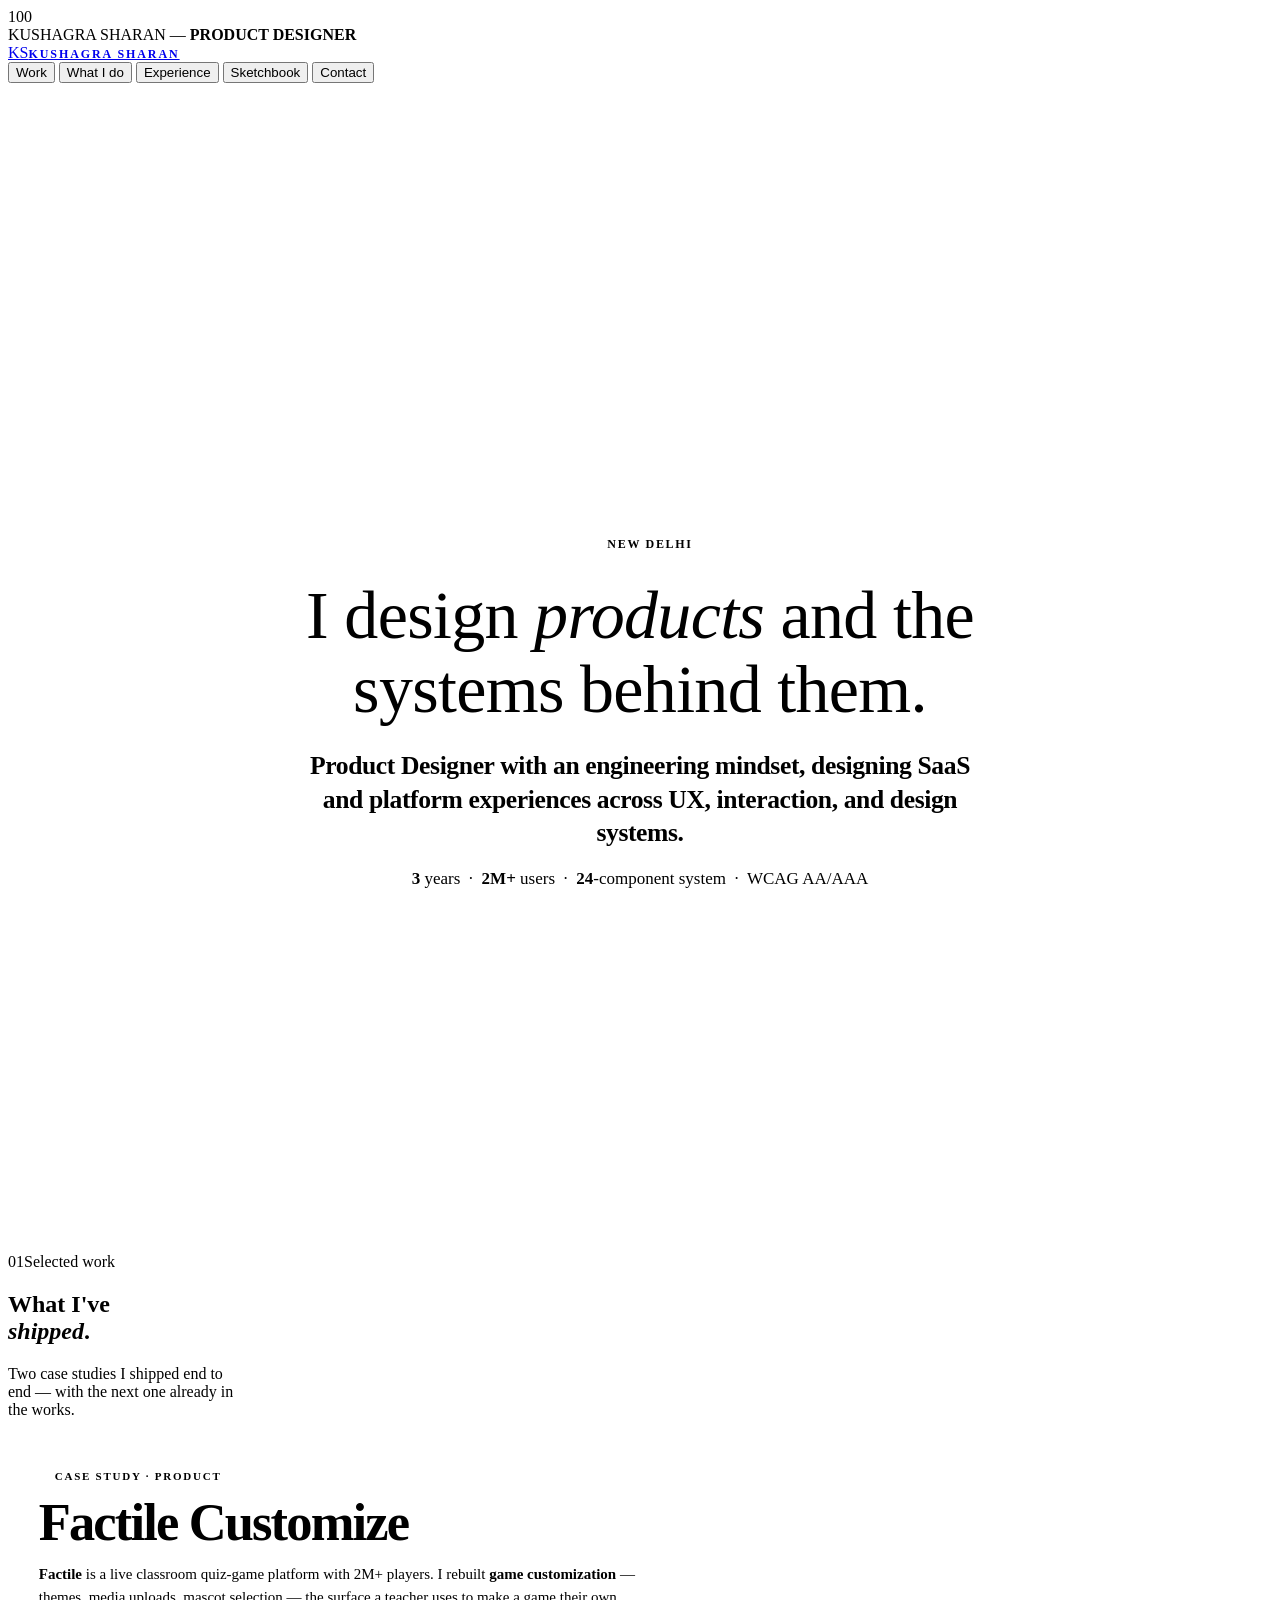
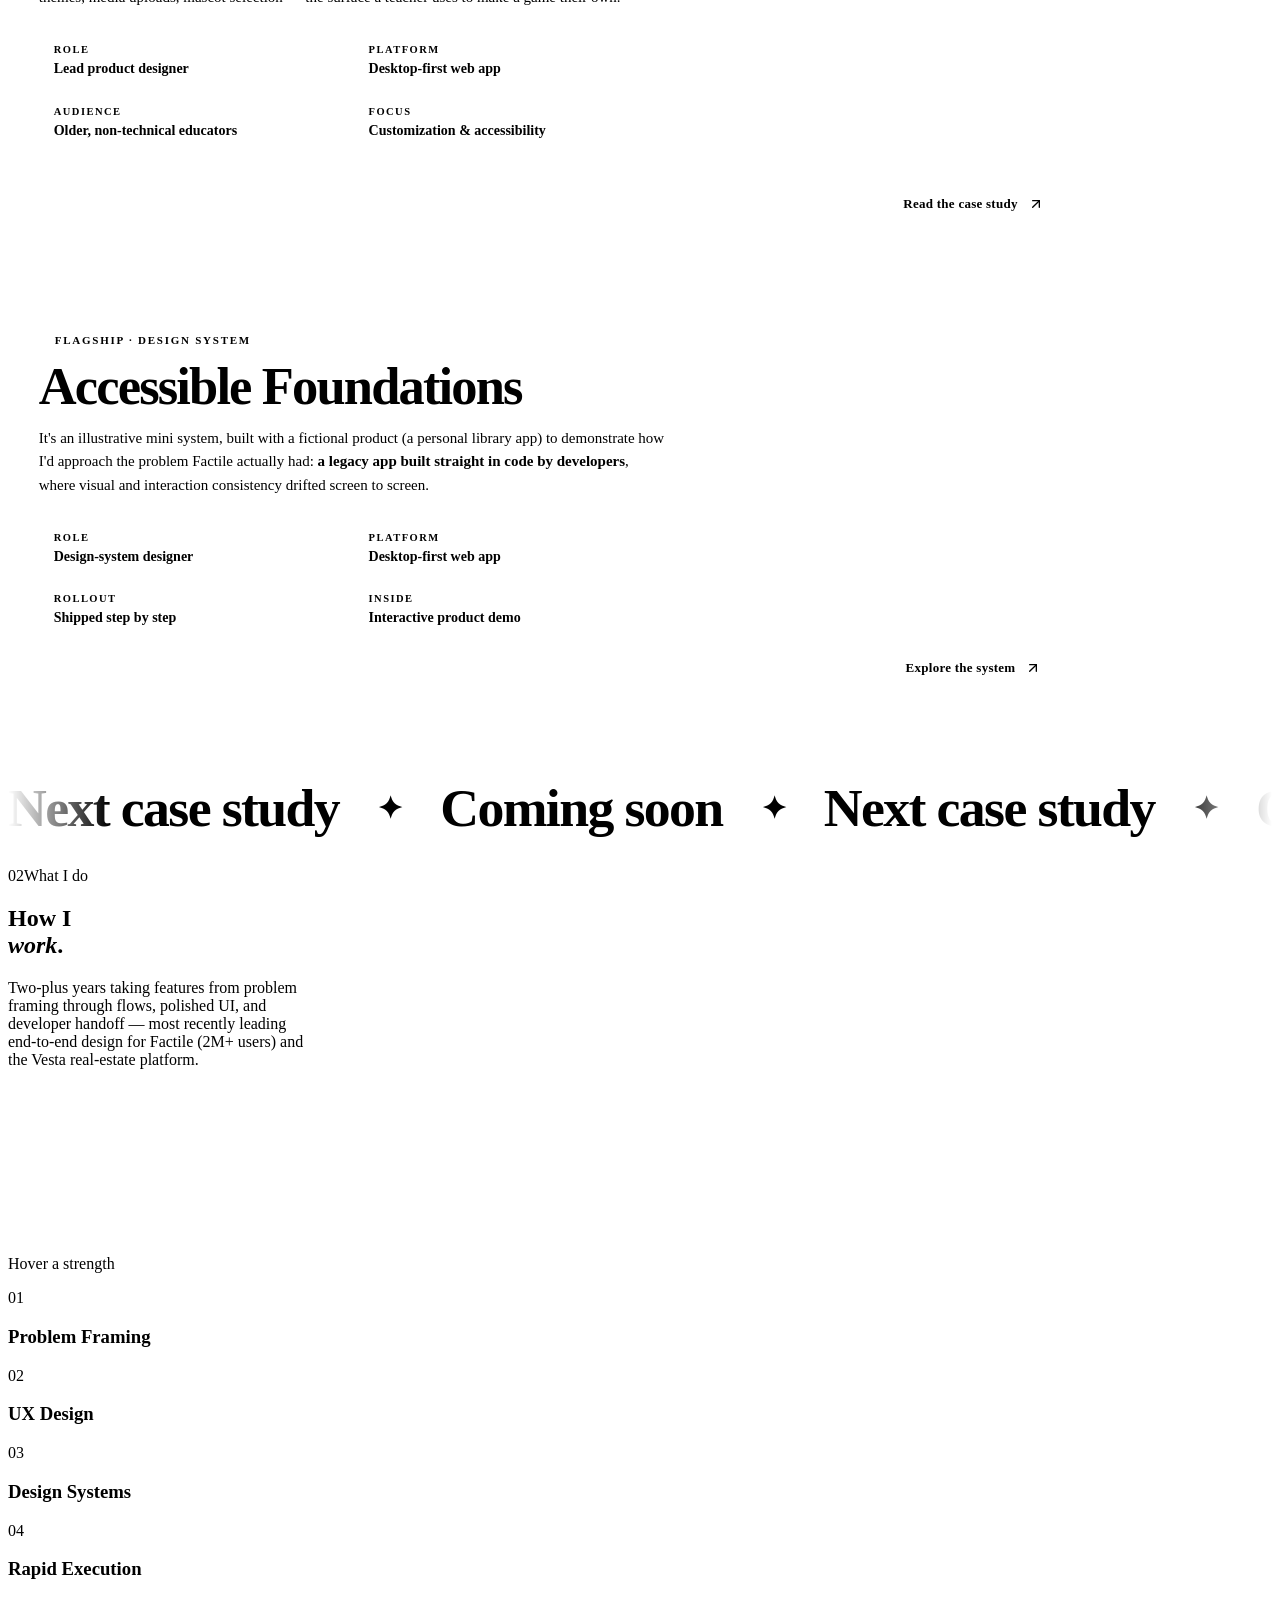
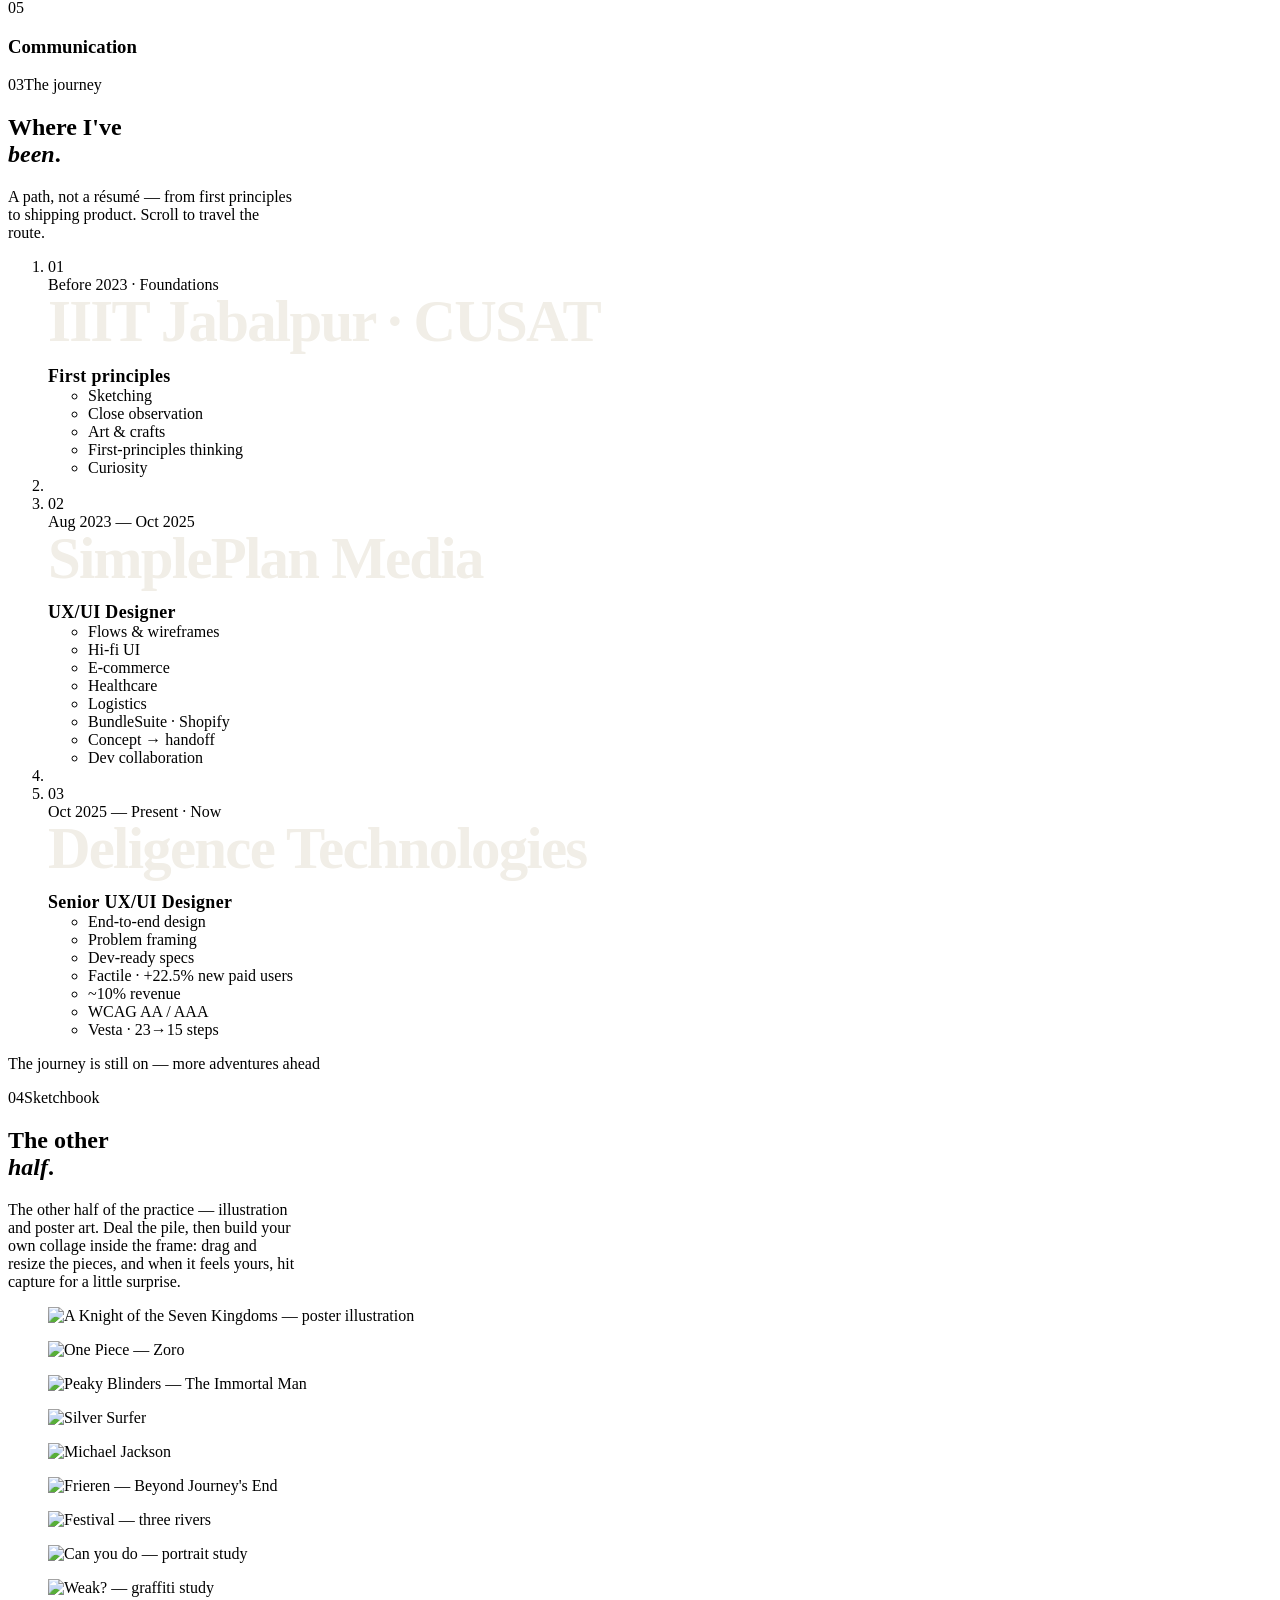
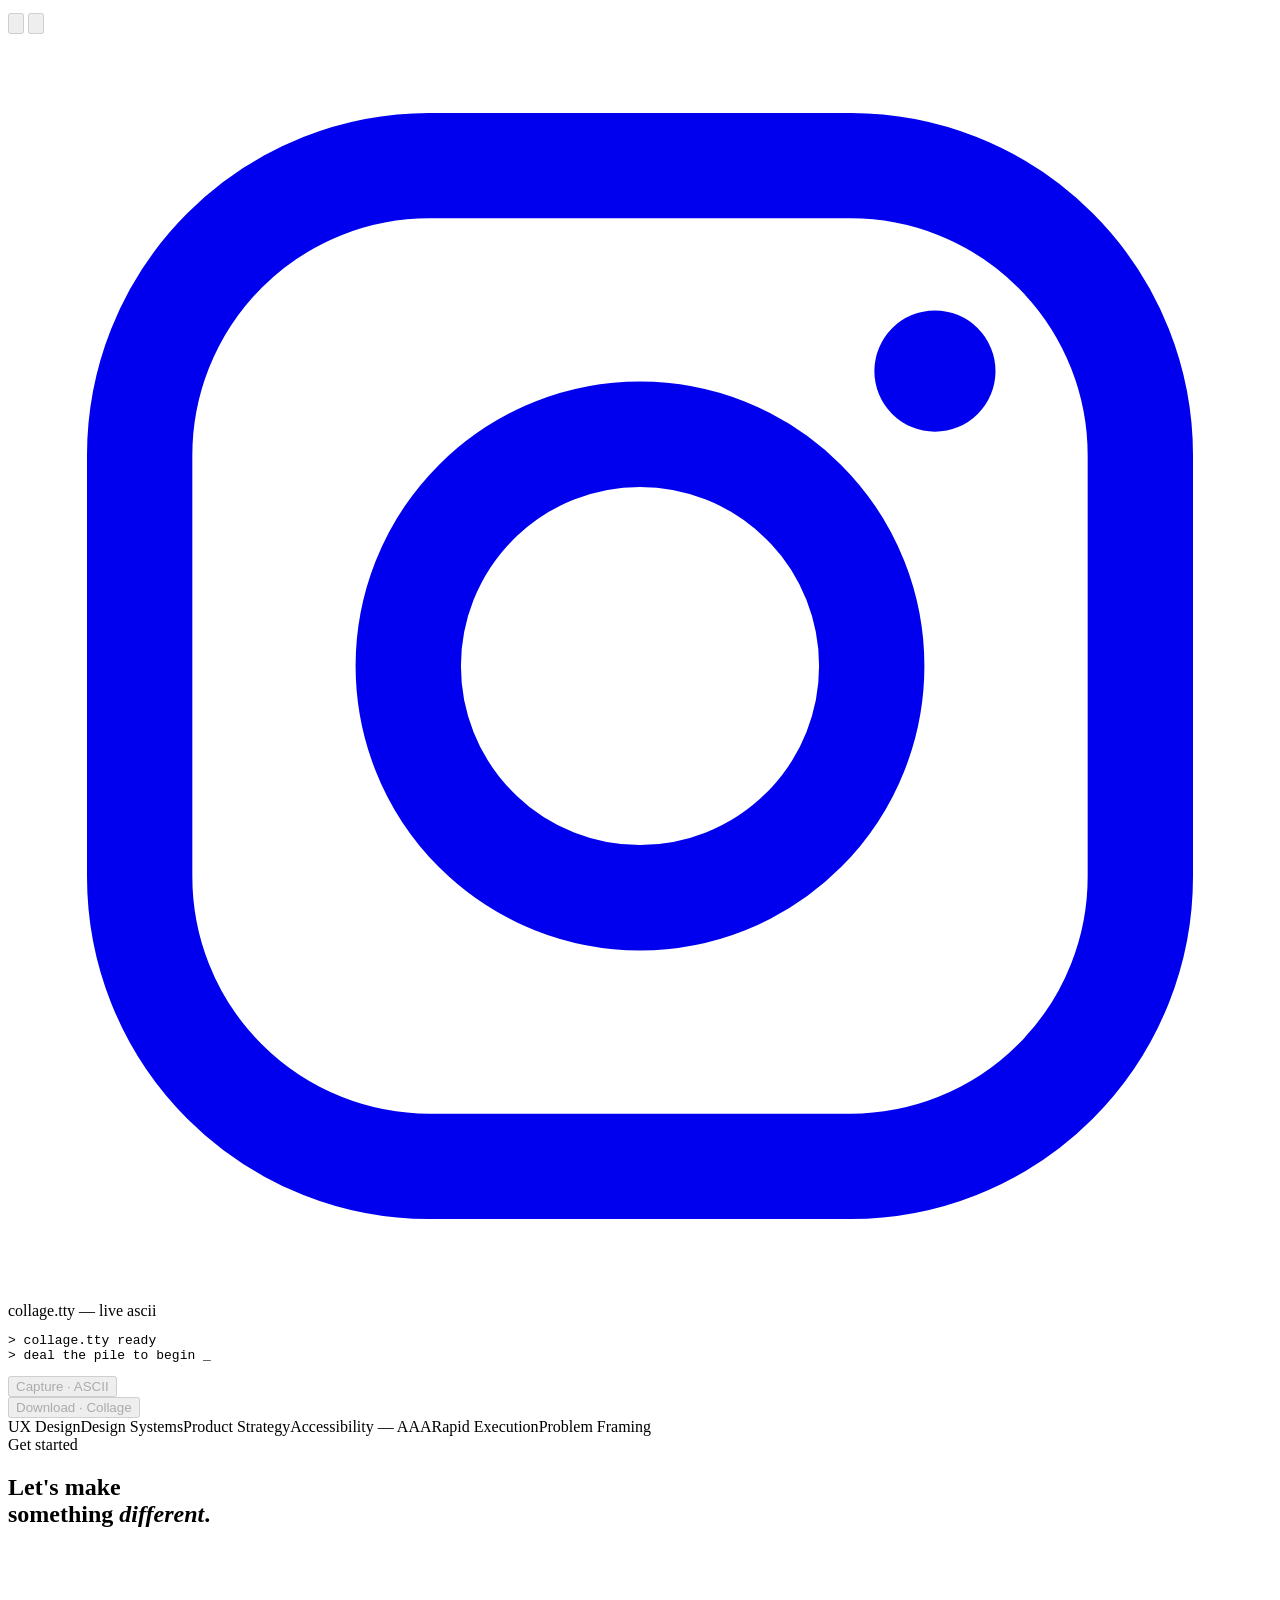
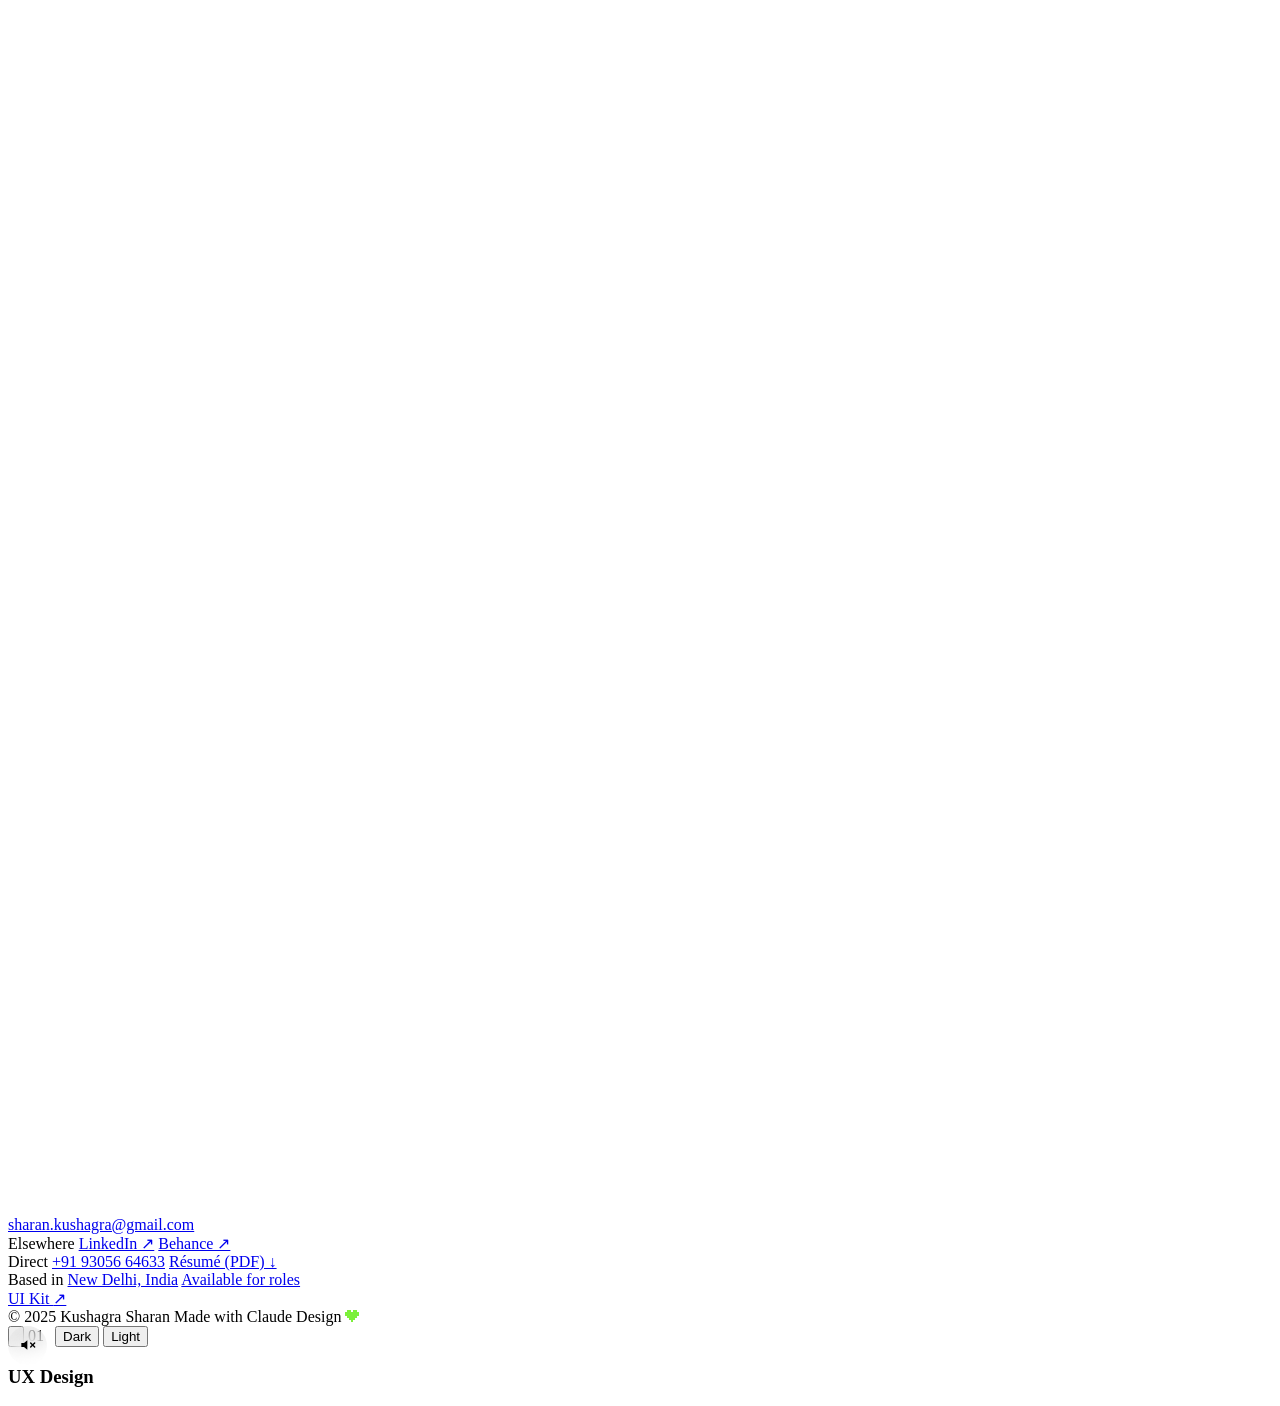
==== commit 458f4016: "Update portfolio: add case study, UI kit, portfolio2026, and design system updates" ====
--- a/index.html
+++ b/index.html
@@ -99,16 +99,15 @@
   .nav__logo .logoword{ font-family:var(--sans); font-weight:800; font-size:12px; letter-spacing:0.16em; text-transform:uppercase; }
 
   /* ===== HERO (positioning version) ===== */
-  .phero{ position:relative; z-index:1; min-height:100svh; display:flex; align-items:center; padding:clamp(160px,20vh,240px) 0 clamp(70px,10vh,130px); }
-  .phero__eyebrow{ display:inline-flex; align-items:center; gap:11px; margin-bottom:clamp(22px,3vh,34px); color:var(--accent2); font-family:var(--sans); font-size:12px; font-weight:700; letter-spacing:0.16em; text-transform:uppercase; }
+  .phero{ position:relative; z-index:1; min-height:100svh; display:flex; align-items:center; justify-content:center; text-align:center; padding:clamp(160px,20vh,240px) 0 clamp(70px,10vh,130px); }
+  .phero__eyebrow{ display:inline-flex; align-items:center; gap:11px; margin:0 auto clamp(22px,3vh,34px); color:var(--fg); font-family:var(--sans); font-size:12px; font-weight:700; letter-spacing:0.14em; text-transform:uppercase; }
   .phero__eyebrow .d{ width:9px; height:9px; border-radius:50%; background:var(--hot); }
-  .phero__intro{ max-width:none; }
-  .phero__line{ font-family:var(--disp); font-weight:600; font-size:clamp(26px,3vw,46px); line-height:1.14; letter-spacing:-0.022em; margin:0 0 clamp(24px,3vh,38px); max-width:none; text-wrap:pretty; }
-  .phero__line b{ color:var(--hot); font-weight:600; }
-  .phero__line em{ color:var(--hot); font-weight:600; font-style:normal; }
-  .phero__line a{ color:inherit; text-decoration:none; box-shadow:inset 0 -2px 0 color-mix(in srgb, var(--hot) 55%, transparent); transition:box-shadow .25s, color .25s; }
-  .phero__line a:hover{ color:var(--hot); box-shadow:inset 0 -3px 0 var(--hot); }
-  .phero__note{ margin:0; max-width:none; font-size:clamp(15px,1.2vw,18px); line-height:1.6; color:color-mix(in srgb, var(--fg) 58%, transparent); }
+  .phero__intro{ max-width:none; margin-inline:auto; display:flex; flex-direction:column; align-items:center; }
+  .phero__q{ font-family:var(--quote); font-style:normal; line-height:1.08; letter-spacing:-0.01em; font-size:clamp(40px,5.6vw,68px); margin:0 0 clamp(20px,2.6vh,28px); max-width:21ch; color:var(--fg); }
+  .phero__q em{ font-style:italic; color:var(--accent2); }
+  .phero__lead{ font-family:var(--disp); font-weight:700; letter-spacing:-0.015em; line-height:1.3; font-size:clamp(22px,2vw,28px); color:var(--fg); margin:0 0 clamp(18px,2.2vh,24px); max-width:52ch; }
+  .phero__stats{ font-family:var(--sans); font-weight:500; font-size:clamp(17px,1.3vw,19px); color:color-mix(in srgb, var(--fg) 70%, transparent); margin:0; }
+  .phero__stats b{ color:var(--hot); font-weight:700; }
 
   /* ===== WORK cards (positioning version) ===== */
   .pwork__stack{ display:flex; flex-direction:column; gap:clamp(28px,4.5vh,56px); }
@@ -196,11 +195,12 @@
 
 <!-- ============ HERO (positioning version) ============ -->
 <header class="phero" id="top">
-  <div class="wrap">
+  <div class="wrap" style="display:flex;flex-direction:column;align-items:center">
     <span class="phero__eyebrow"><span class="d"></span> New Delhi</span>
     <div class="phero__intro">
-      <p class="phero__line">I'm a <em>Product <span style="color:var(--fg)">&amp;</span> design systems designer</em>. Engineer-minded, &amp; fast to ship. With 3 years of experience across <em>SaaS</em> and platform tools for <em>enterprises</em>. I lead end-to-end design for <a href="Case Study - Factile (scroll).html">Factile</a> (<b>2M+ users</b>) at Deligence Technologies.</p>
-      <p class="phero__note">Before this, I was working on web design across e-commerce, healthcare, and logistics. Skilled in creating user-centered, Web/Mobile-first, and WCAG-compliant interfaces.</p>
+      <p class="phero__q">I design <em>products</em> and the systems behind them.</p>
+      <p class="phero__lead">Product Designer with an engineering mindset, designing SaaS and platform experiences across UX, interaction, and design systems.</p>
+      <p class="phero__stats"><b>3</b> years &nbsp;·&nbsp; <b>2M+</b> users &nbsp;·&nbsp; <b>24</b>-component system &nbsp;·&nbsp; WCAG AA/AAA</p>
     </div>
   </div>
 </header>
@@ -218,7 +218,7 @@
   <div class="wrap">
     <div class="pwork__stack">
       <article class="wcard">
-        <a class="wcard__media" href="Case Study - Factile (scroll).html" data-view="Explore" aria-label="Open the Factile Customize case study">
+        <a class="wcard__media" href="factile-case-study.html" data-view="Explore" aria-label="Open the Factile Customize case study">
           <span class="workfeat__art workfeat__art--factile" role="img" aria-label="Abstract illustration — the Factile customize flow, untangled from overloaded settings into a clear, guided experience"></span>
         </a>
         <div class="wcard__intro">
@@ -234,7 +234,7 @@
         </div>
         <div class="wcard__lower">
           <div class="wcard__foot">
-            <a class="wcard__cta" href="Case Study - Factile (scroll).html" data-view="Explore">Read the case study <svg viewBox="0 0 24 24" fill="none" stroke="currentColor" stroke-width="2" stroke-linecap="round" stroke-linejoin="round"><line x1="7" y1="17" x2="17" y2="7"/><polyline points="7 7 17 7 17 17"/></svg></a>
+            <a class="wcard__cta" href="factile-case-study.html" data-view="Explore">Read the case study <svg viewBox="0 0 24 24" fill="none" stroke="currentColor" stroke-width="2" stroke-linecap="round" stroke-linejoin="round"><line x1="7" y1="17" x2="17" y2="7"/><polyline points="7 7 17 7 17 17"/></svg></a>
           </div>
         </div>
       </article>
@@ -314,7 +314,6 @@
       <p class="lab" style="max-width:36ch">A path, not a résumé — from first principles to shipping product. Scroll to travel the route.</p>
     </div>
     <div class="jrny__map" data-journey>
-      <svg class="jrny__trail" aria-hidden="true"><defs><linearGradient id="jgrad" x1="0" y1="0" x2="0" y2="1"><stop offset="0" stop-color="#6522E0"/><stop offset="1" stop-color="#E01E8F"/></linearGradient></defs><path class="jrny__trail-base"></path><path class="jrny__trail-prog"></path></svg>
       <ol class="jrny__list">
         <li class="jstep" data-step>
           <div class="jstep__pin">01</div>
@@ -325,6 +324,9 @@
             <li>Sketching</li><li>Close observation</li><li>Art &amp; crafts</li><li>First-principles thinking</li><li>Curiosity</li>
           </ul>
         </li>
+        <li class="jrny__dots" aria-hidden="true"><span class="jrny__dots-line">
+          <i></i><i></i><i></i><i></i><i></i><i></i><i></i><i></i><i></i><i></i>
+        </span></li>
         <li class="jstep" data-step>
           <div class="jstep__pin">02</div>
           <div class="jstep__when">Aug 2023 — Oct 2025</div>
@@ -334,6 +336,9 @@
             <li>Flows &amp; wireframes</li><li>Hi-fi UI</li><li>E-commerce</li><li>Healthcare</li><li>Logistics</li><li>BundleSuite · Shopify</li><li>Concept → handoff</li><li>Dev collaboration</li>
           </ul>
         </li>
+        <li class="jrny__dots" aria-hidden="true"><span class="jrny__dots-line">
+          <i></i><i></i><i></i><i></i><i></i><i></i><i></i><i></i><i></i><i></i>
+        </span></li>
         <li class="jstep" data-step>
           <div class="jstep__pin">03</div>
           <div class="jstep__when">Oct 2025 — Present · Now</div>
@@ -345,7 +350,7 @@
         </li>
       </ol>
       <div class="jrny__more" aria-hidden="true">
-        <span class="jrny__more-line"></span>
+        <span class="jrny__dots-line"><i></i><i></i><i></i><i></i><i></i><i></i><i></i><i></i><i></i><i></i></span>
         <span class="jrny__more-dot"></span>
         <p>The journey is still on — more adventures ahead</p>
       </div>
@@ -423,8 +428,8 @@
         <a href="#top">Available for roles</a>
       </div>
     </div>
-    <a class="foot__kit" href="Facets UI Kit.html" data-view="Explore">
-      <span class="foot__kit-t">UI Facets Kit <span aria-hidden="true">↗</span></span>
+    <a class="foot__kit" href="portfolio-ui-kit.html" data-view="Explore">
+      <span class="foot__kit-t">UI Kit <span aria-hidden="true">↗</span></span>
     </a>
     <div class="foot">
       <span>© <span id="year">2025</span> Kushagra Sharan</span>
@@ -505,7 +510,7 @@
 <script src="portfolio/pf-skillmodal.js"></script>
 <script src="portfolio/pf-collage.js"></script>
 <script src="portfolio/pf-journey.js"></script>
-<script src="portfolio/pf-sfx.js"></script>
+<script src="portfolio2026/pf-sfx.js"></script>
 <script>(function(){
   if(!window.KSSound) return;
   var btn = document.querySelector('.sfxbtn'); if(!btn) return;
@@ -536,10 +541,15 @@
   });
 })();</script>
 <script>(function(){
-  /* coming-soon marquee: meadow wind loops while hovered (respects the sound toggle) */
+  /* coming-soon marquee: CTA-click stinger — first hover plays once, every hover after plays twice */
   var soon = document.getElementById('soonMarquee'); if(!soon) return;
-  var play = function(){ if(window.KSSound && window.KSSound.isOn()) window.KSSound.loopStart('meadow', 1); };
-  var stop = function(){ if(window.KSSound) window.KSSound.loopStop(); };
+  var soonHovering = false;
+  var play = function(){
+    if (soonHovering) return;
+    soonHovering = true;
+    if(window.KSSound && window.KSSound.isOn()) window.KSSound.playOnce('cta-click', 1);
+  };
+  var stop = function(){ soonHovering = false; };
   soon.addEventListener('pointerenter', play);
   soon.addEventListener('pointerleave', stop);
   window.addEventListener('blur', stop);
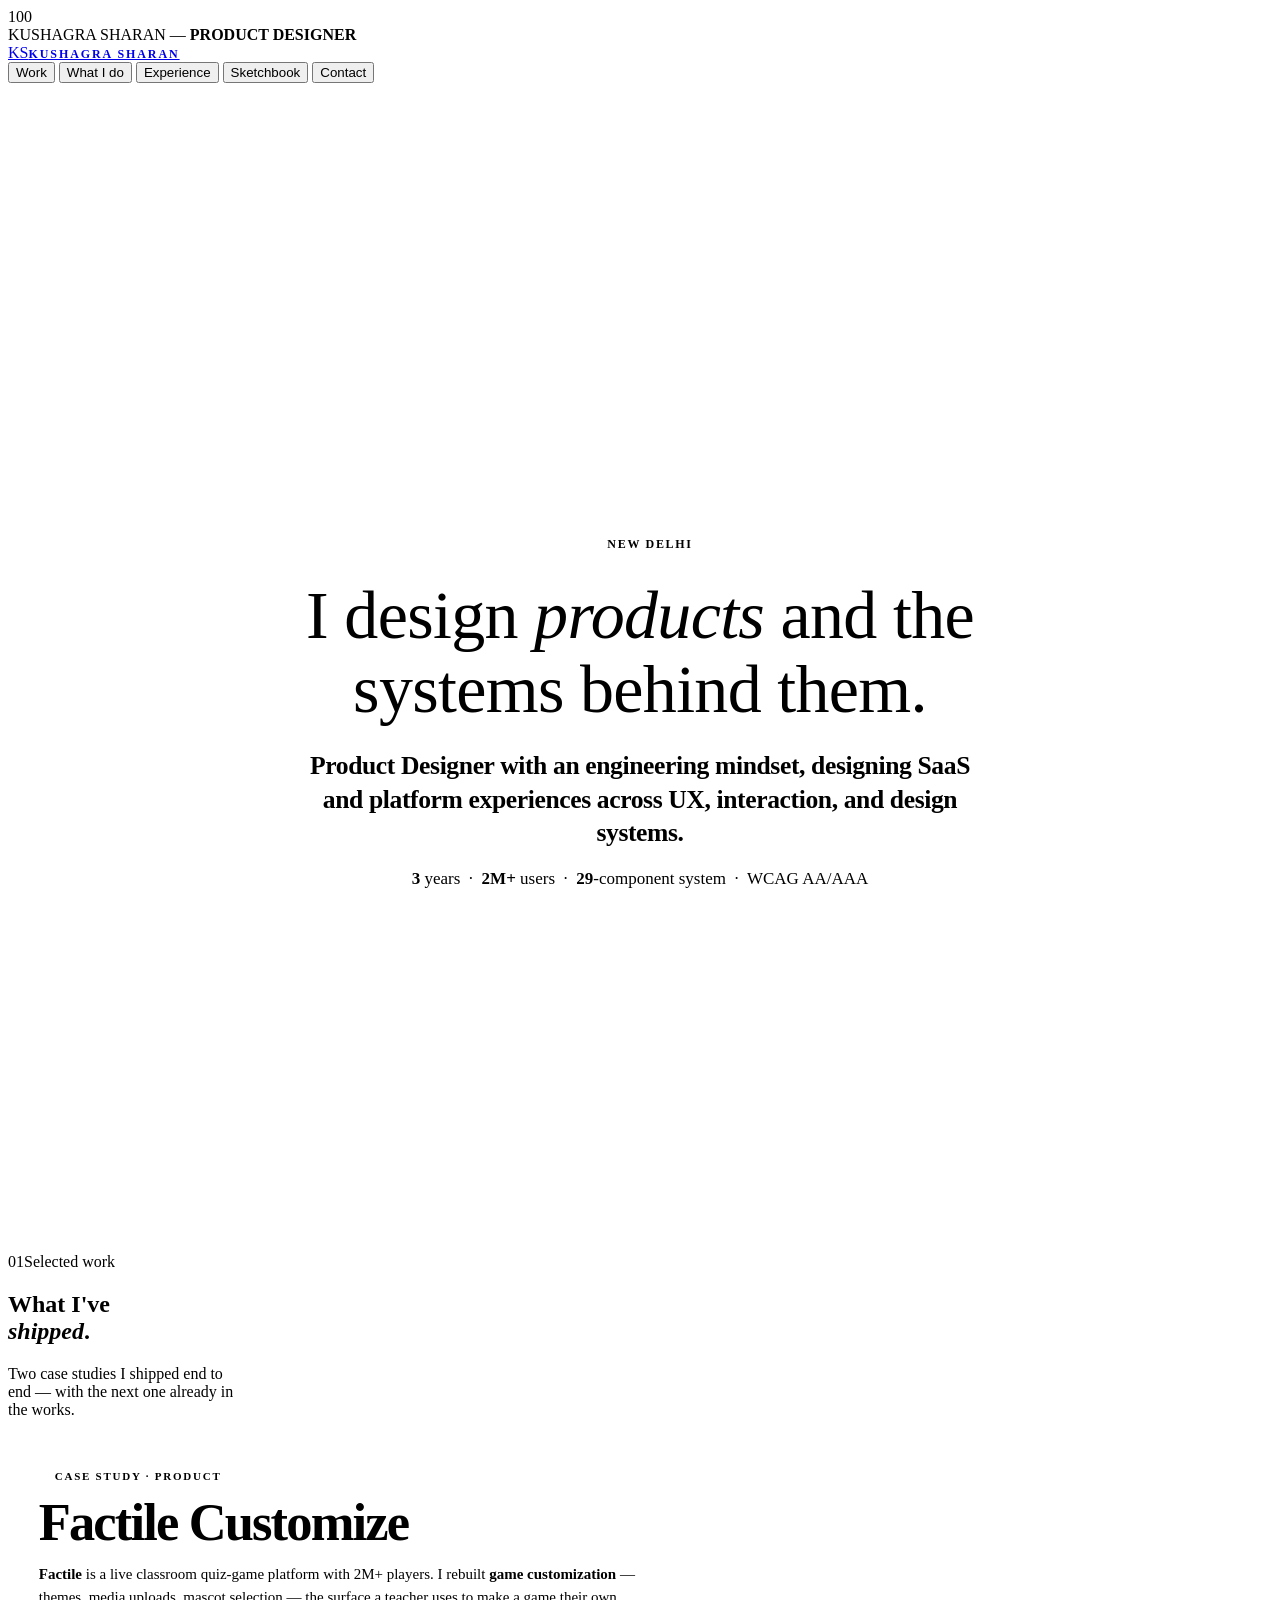
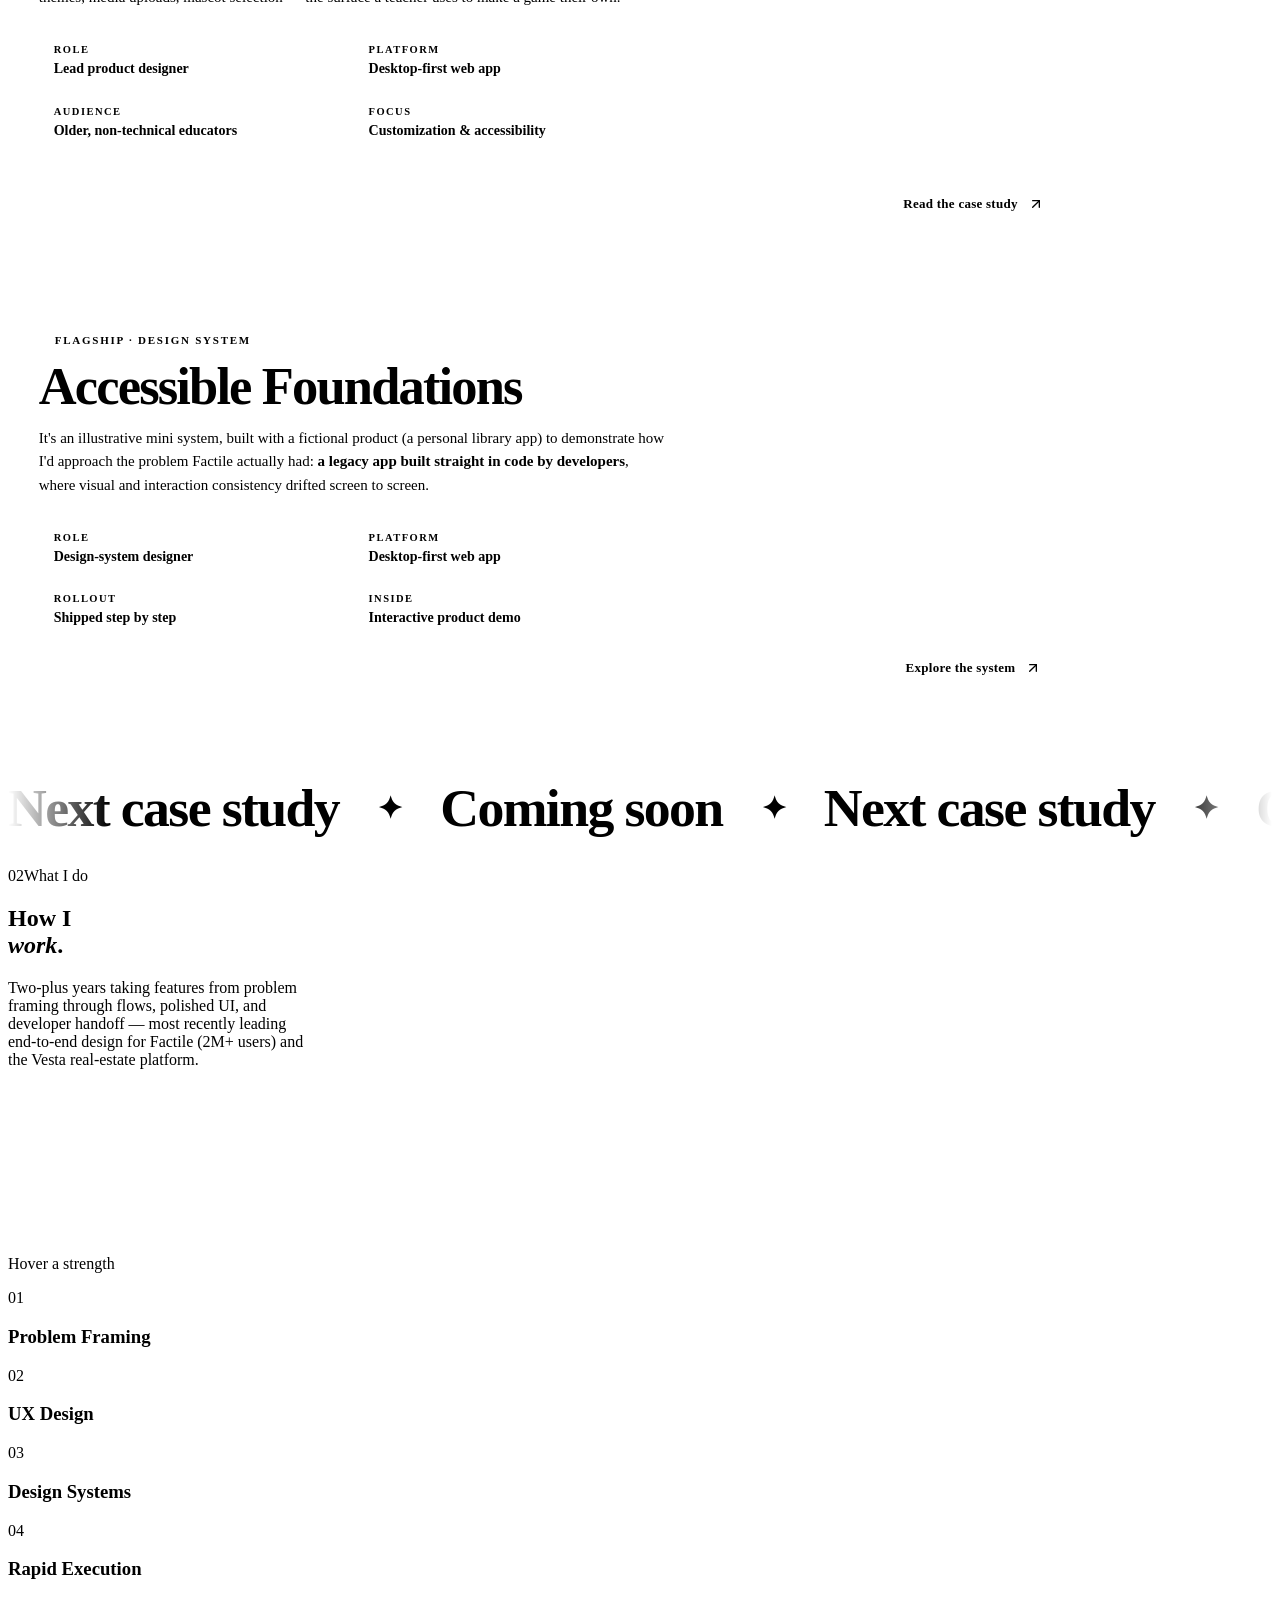
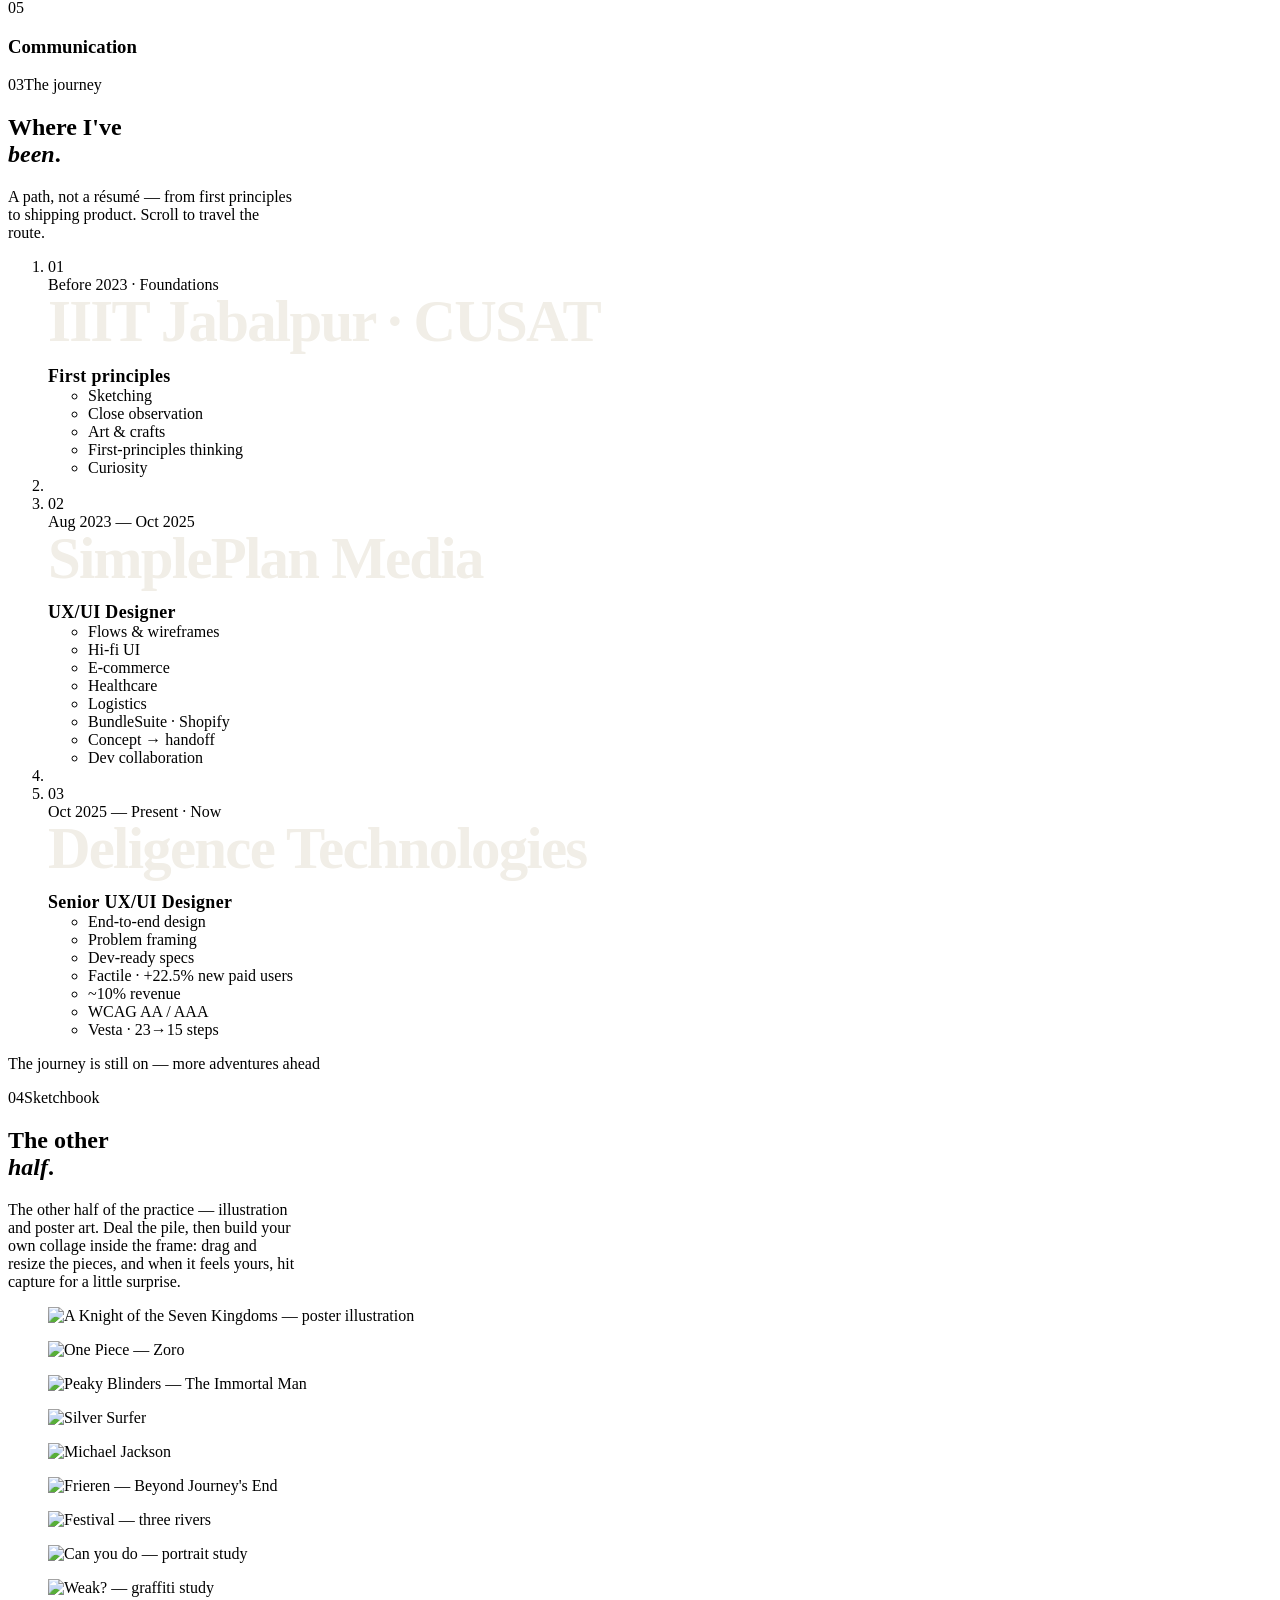
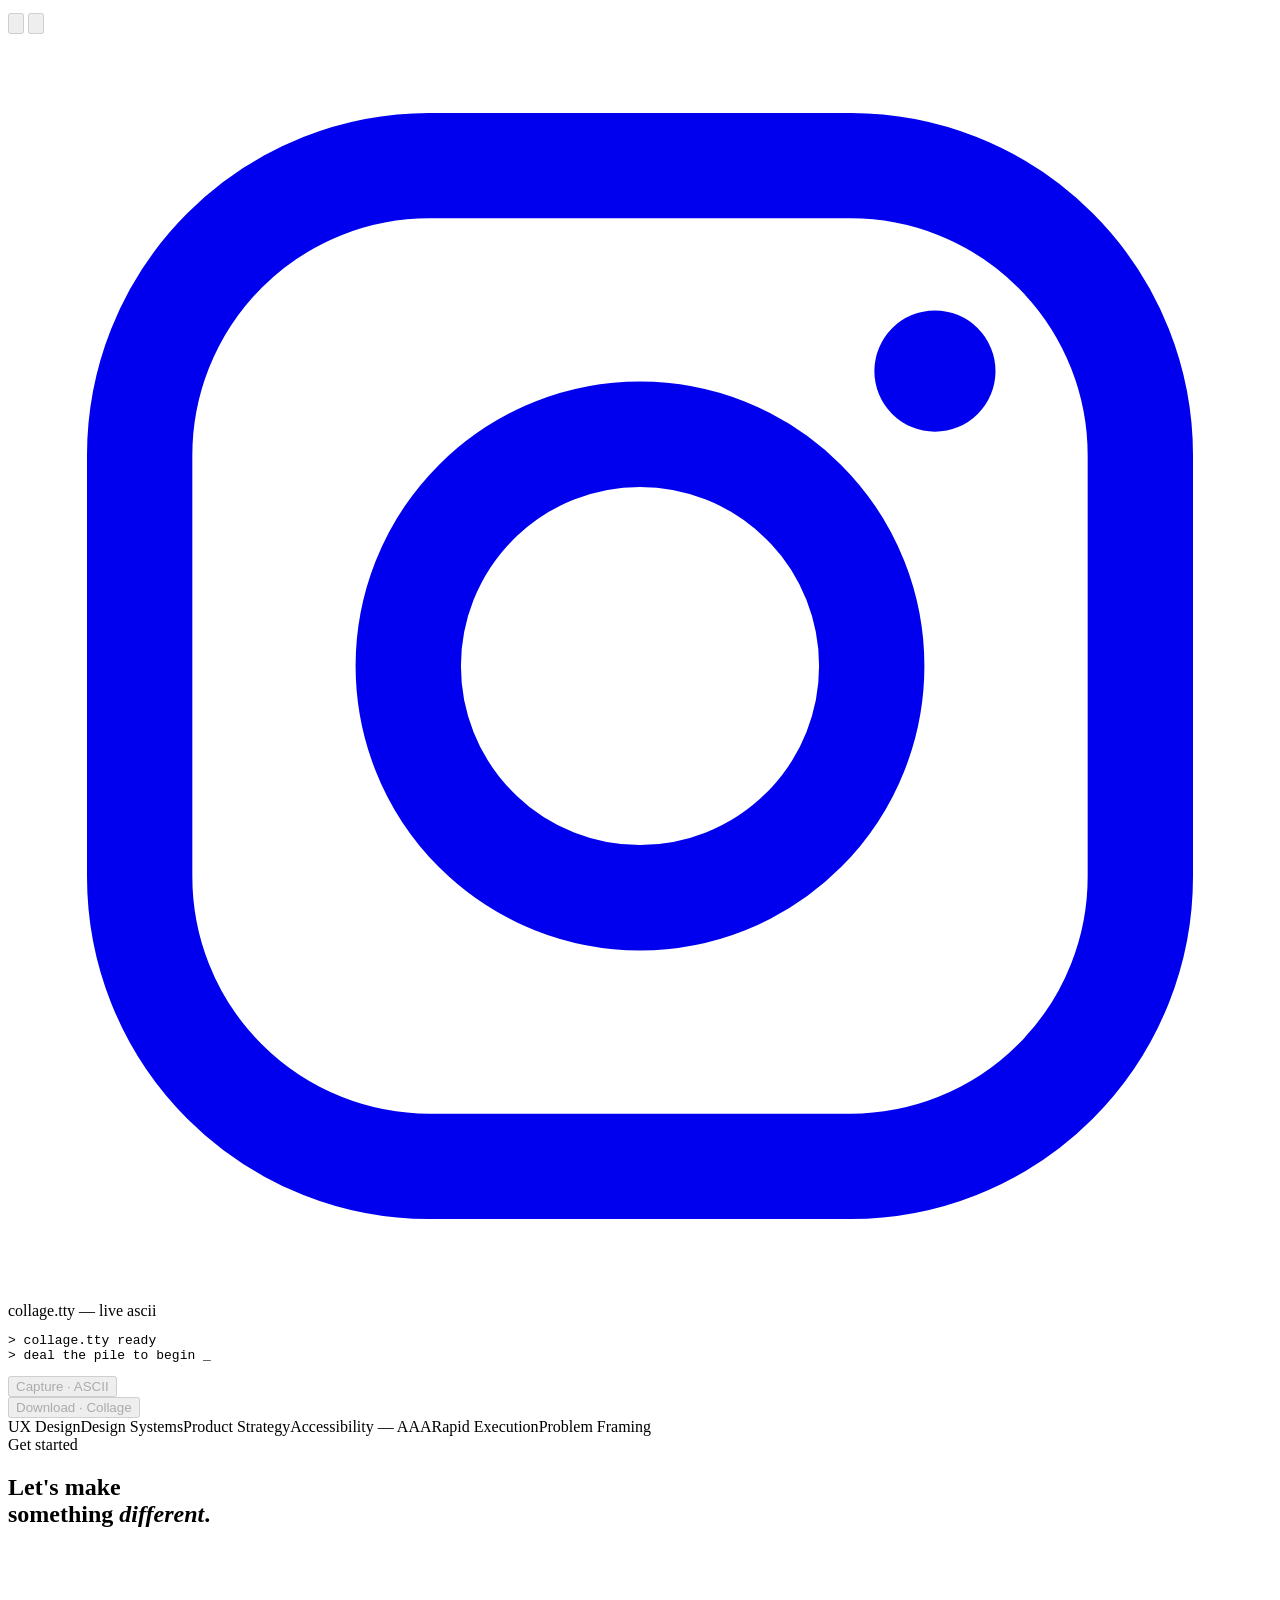
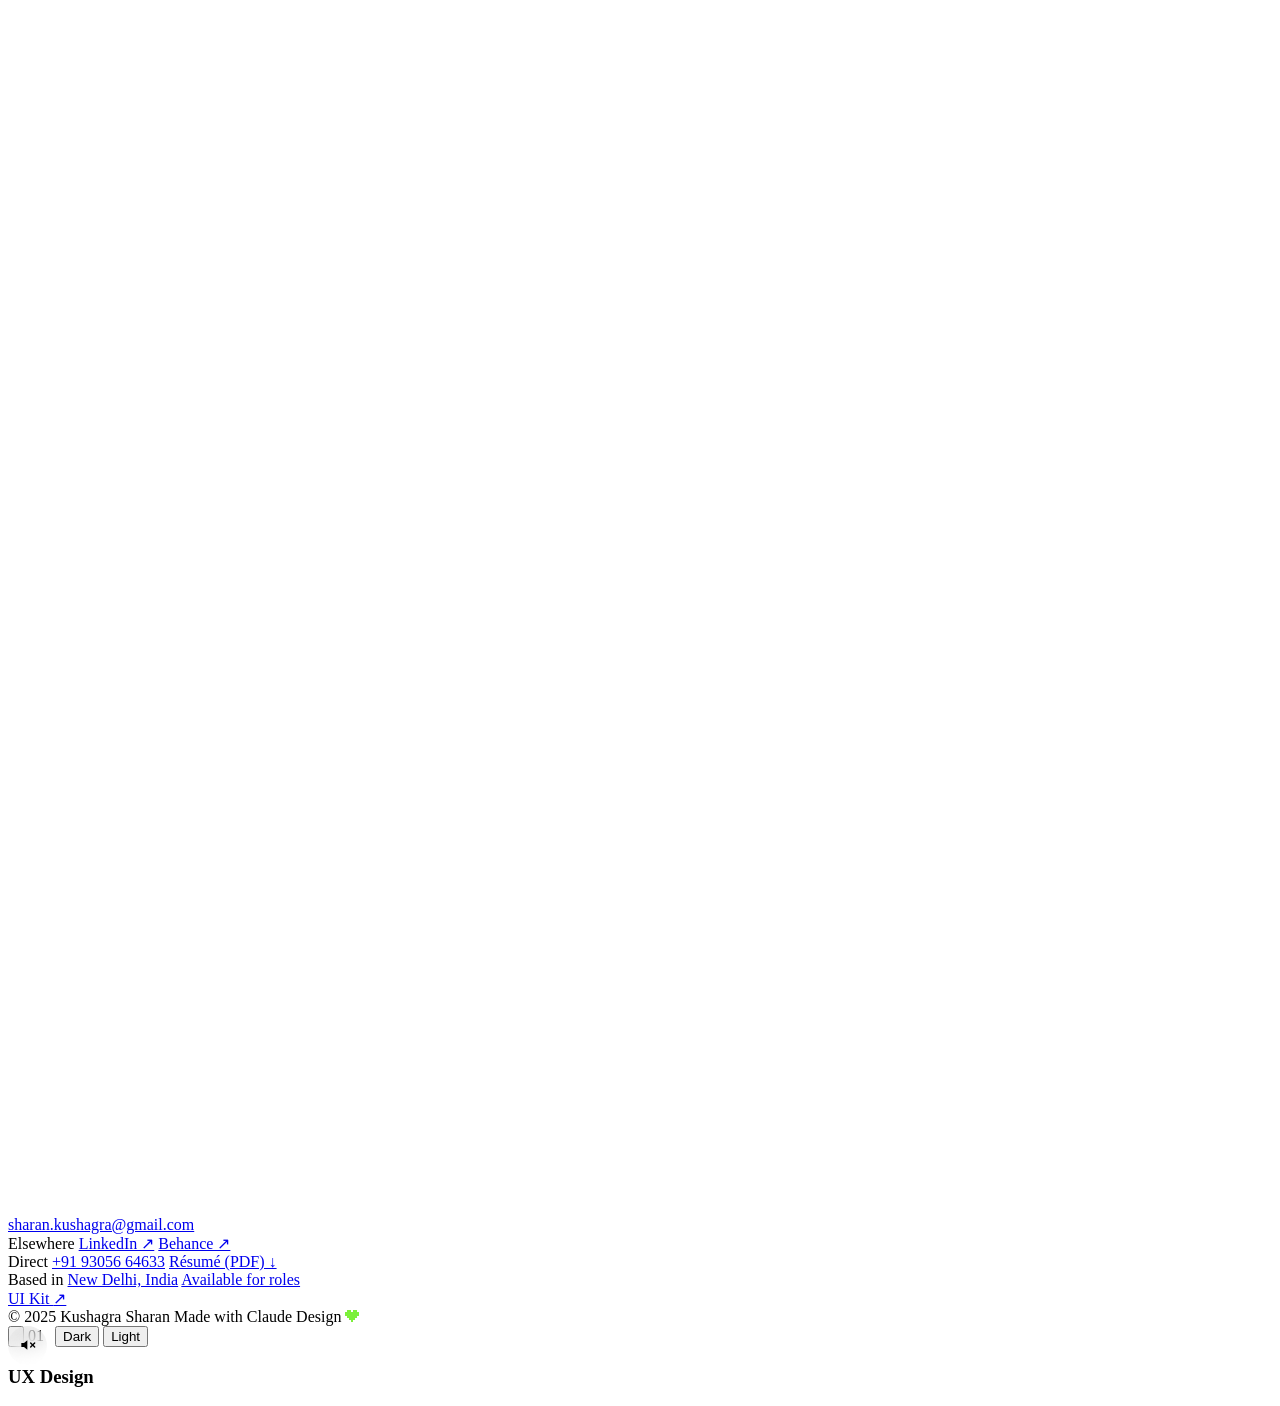
==== commit 9c08c3ae: "Update index.html" ====
--- a/index.html
+++ b/index.html
@@ -200,7 +200,7 @@
     <div class="phero__intro">
       <p class="phero__q">I design <em>products</em> and the systems behind them.</p>
       <p class="phero__lead">Product Designer with an engineering mindset, designing SaaS and platform experiences across UX, interaction, and design systems.</p>
-      <p class="phero__stats"><b>3</b> years &nbsp;·&nbsp; <b>2M+</b> users &nbsp;·&nbsp; <b>24</b>-component system &nbsp;·&nbsp; WCAG AA/AAA</p>
+      <p class="phero__stats"><b>3</b> years &nbsp;·&nbsp; <b>2M+</b> users &nbsp;·&nbsp; <b>29</b>-component system &nbsp;·&nbsp; WCAG AA/AAA</p>
     </div>
   </div>
 </header>
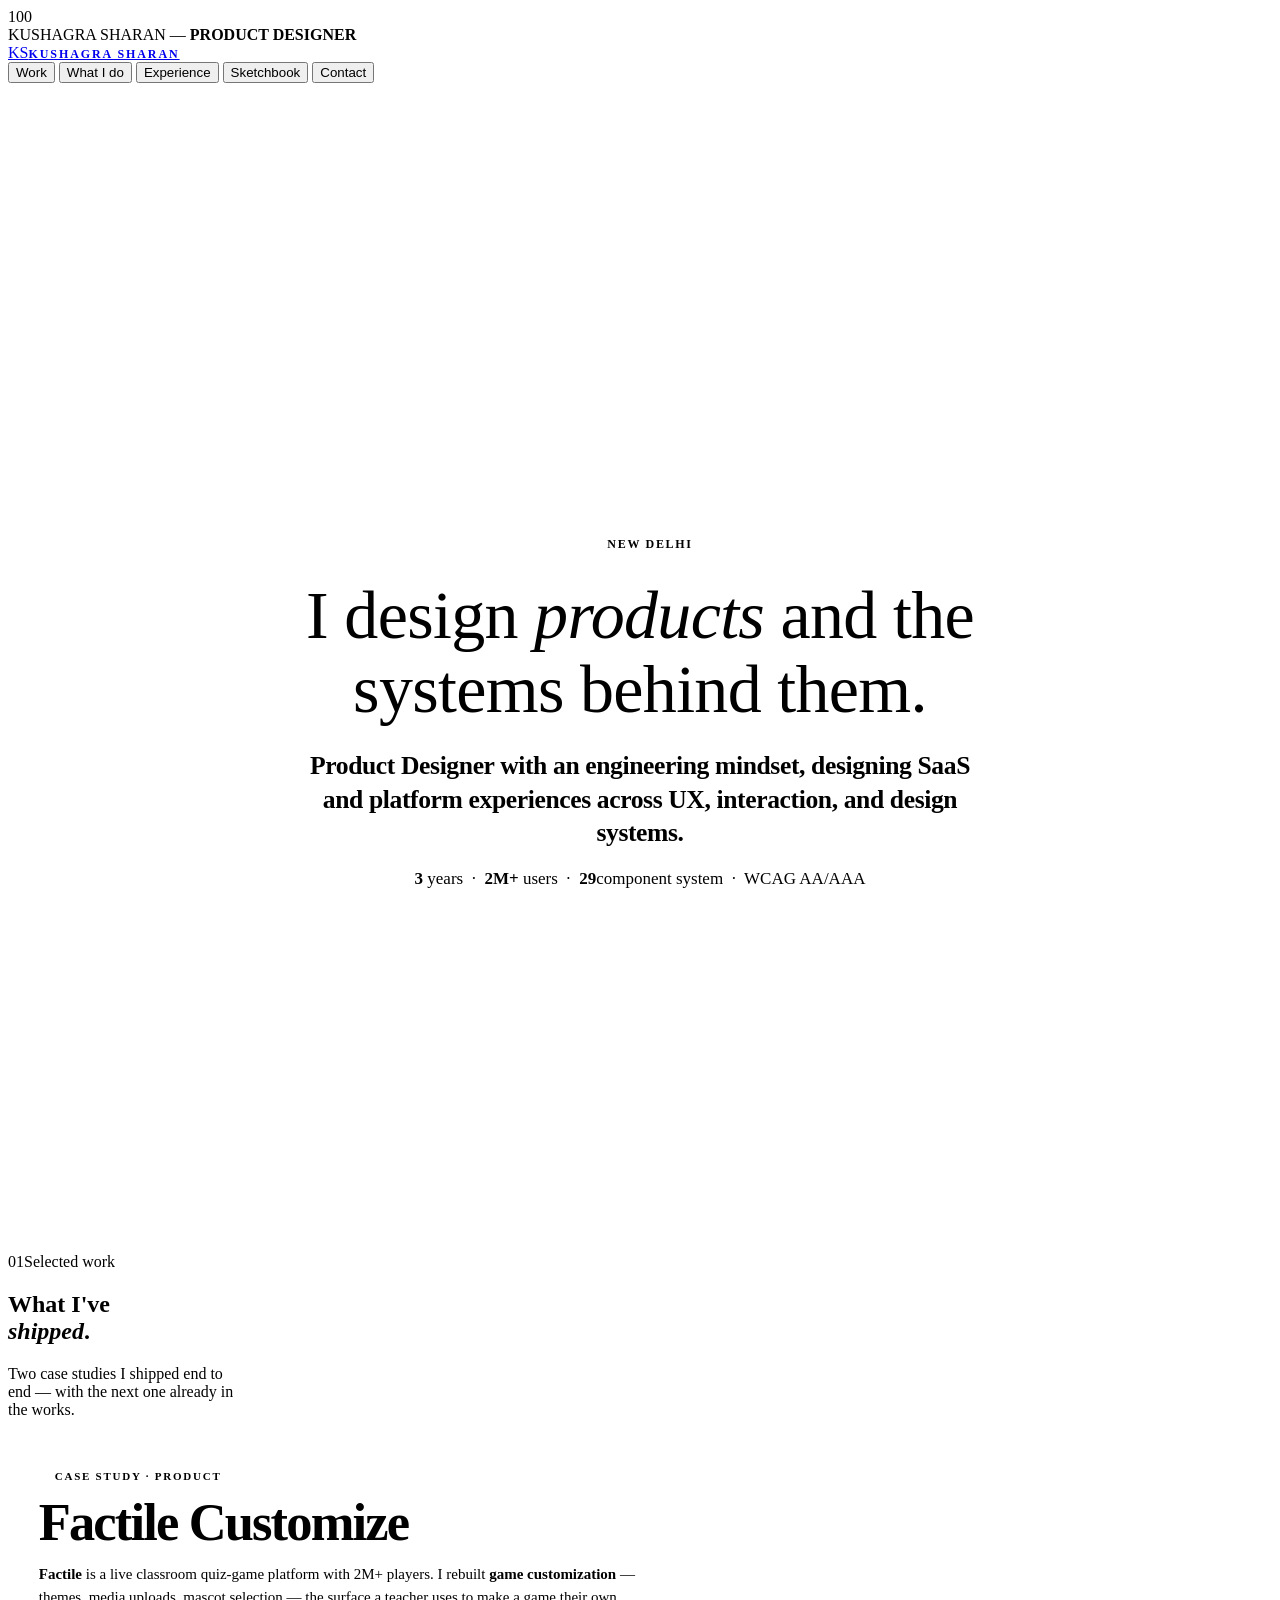
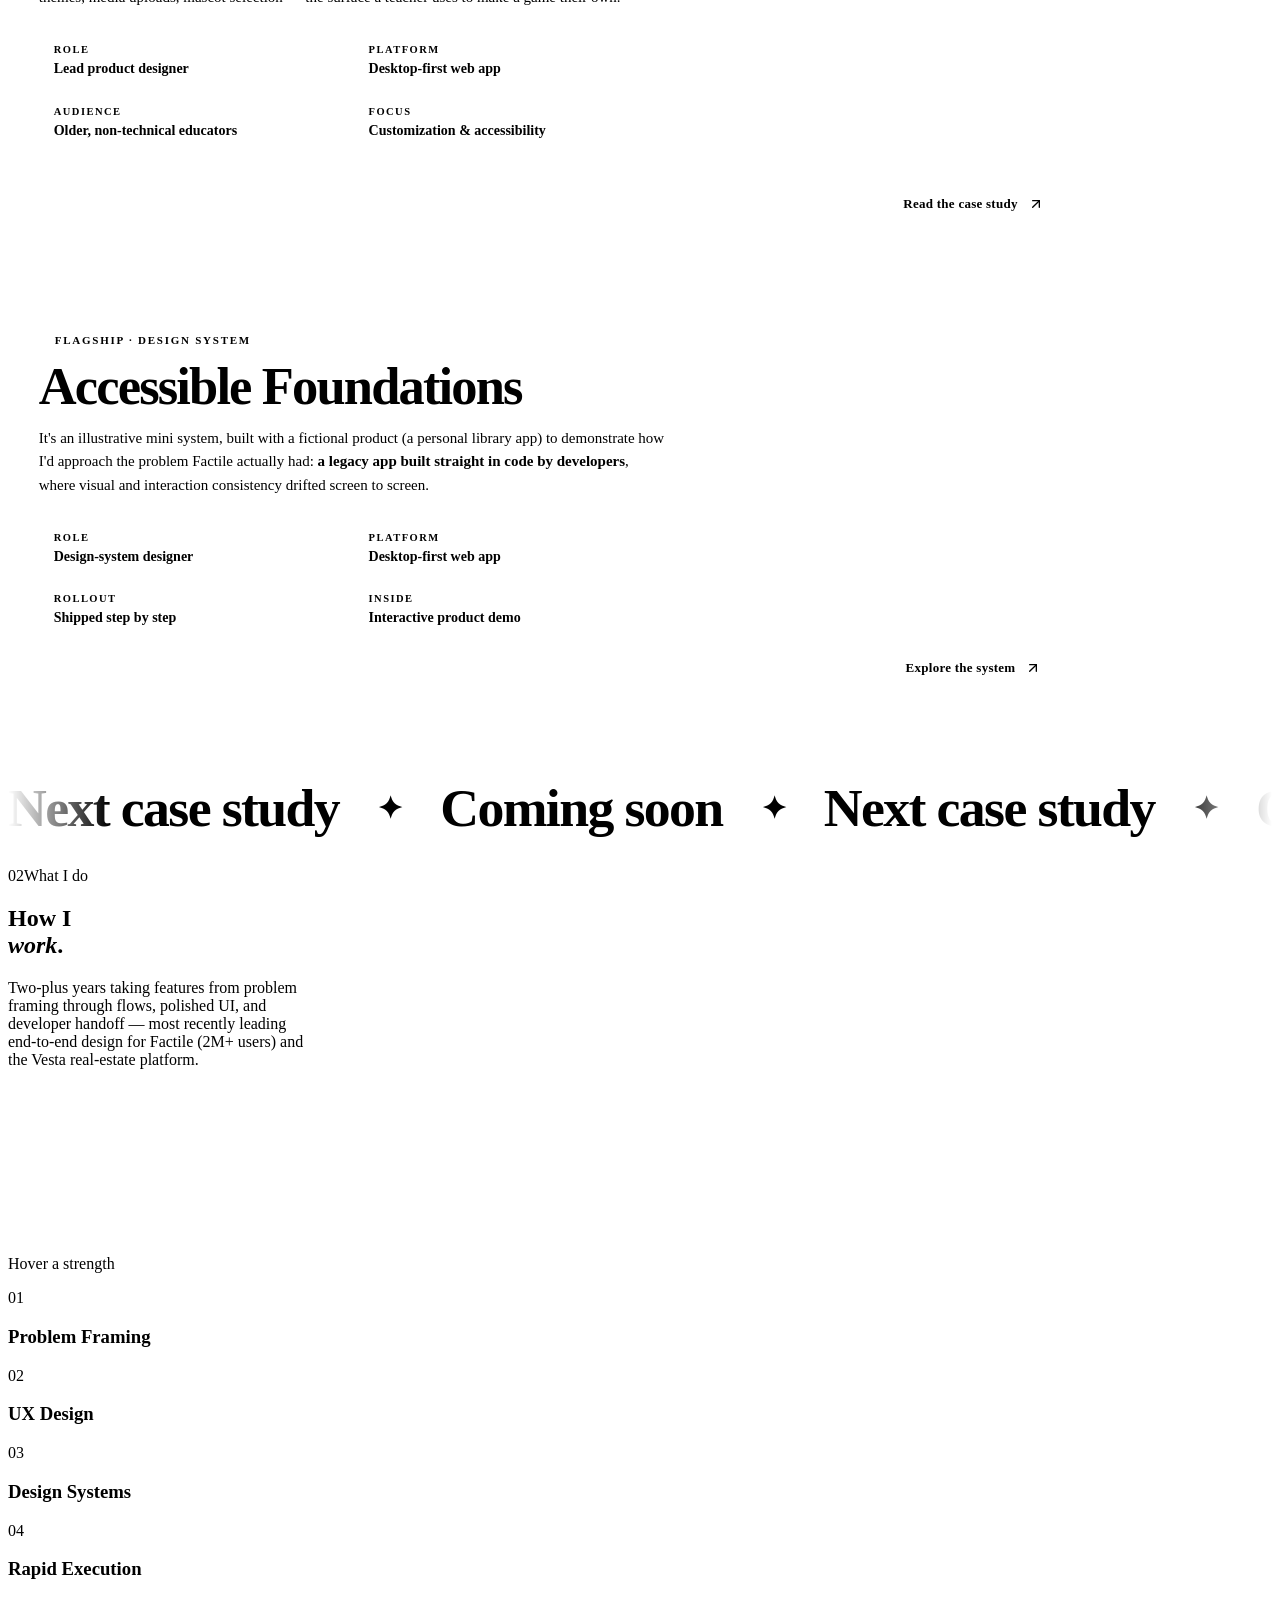
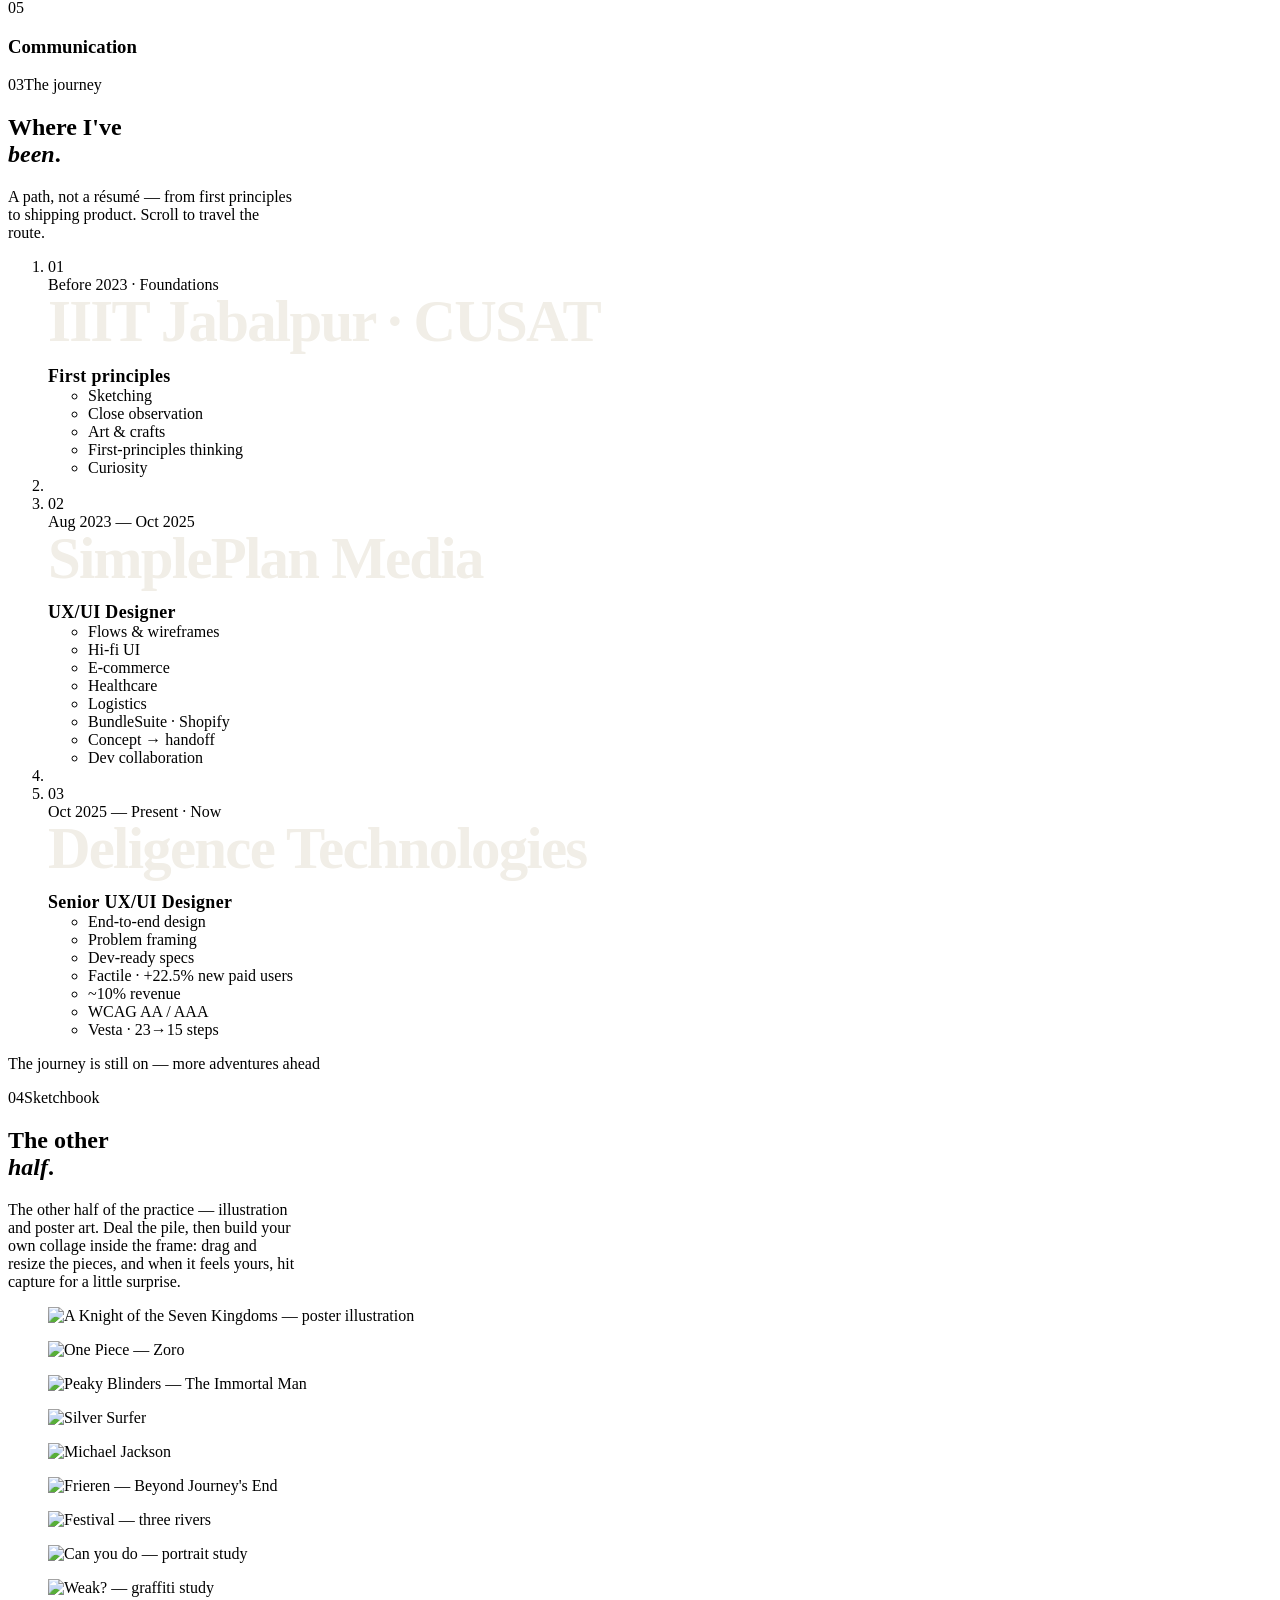
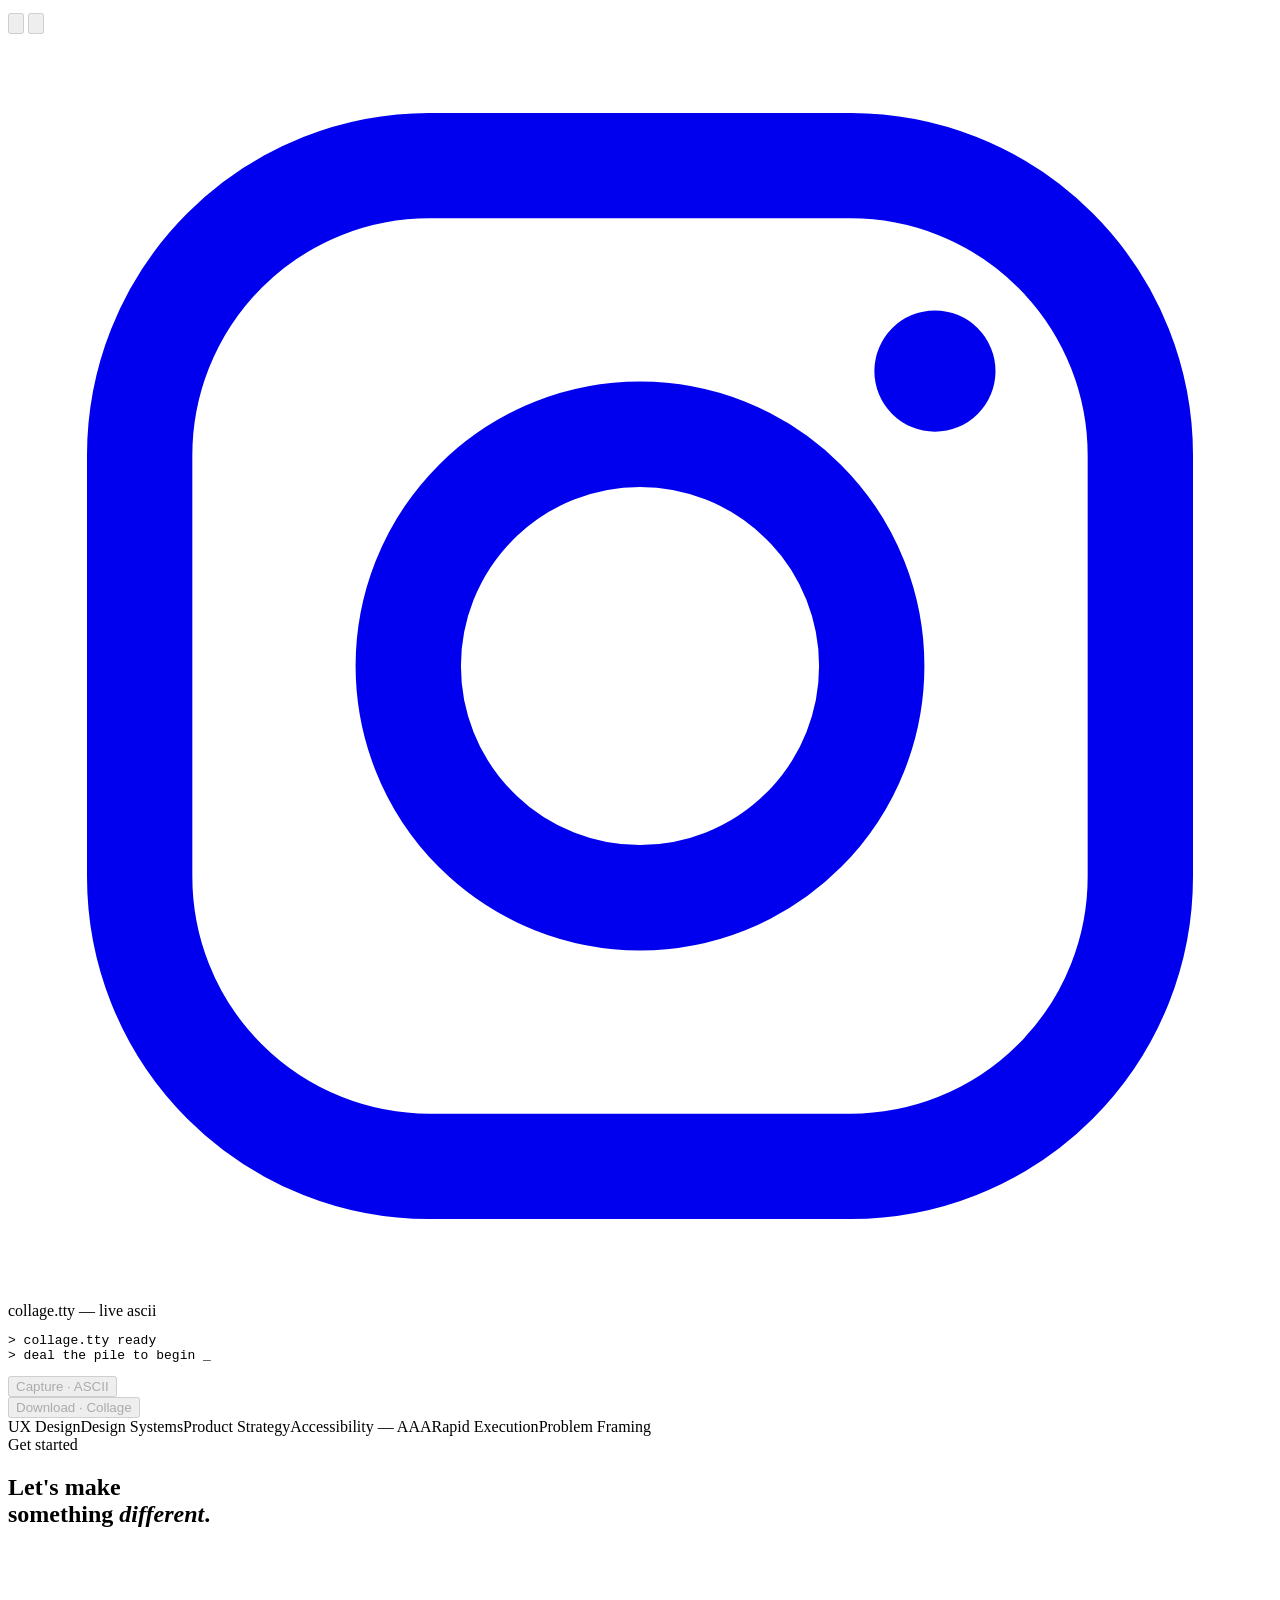
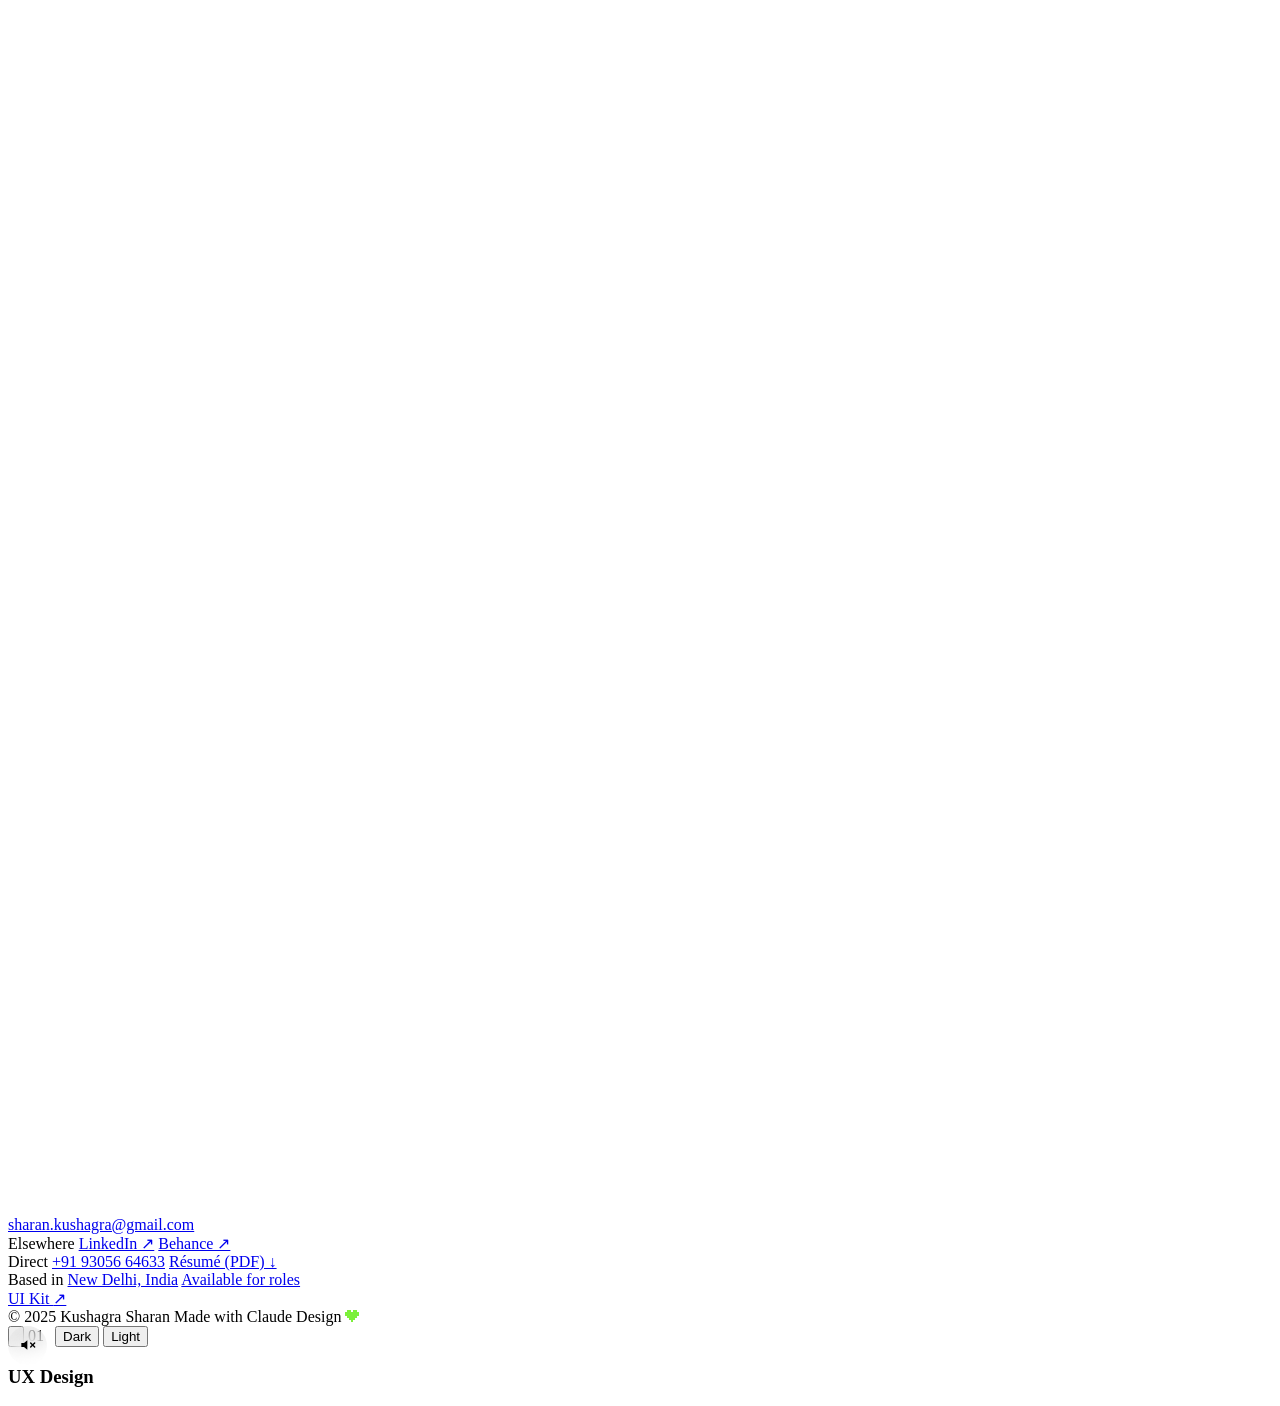
==== commit 811b730a: "Update index.html" ====
--- a/index.html
+++ b/index.html
@@ -200,7 +200,7 @@
     <div class="phero__intro">
       <p class="phero__q">I design <em>products</em> and the systems behind them.</p>
       <p class="phero__lead">Product Designer with an engineering mindset, designing SaaS and platform experiences across UX, interaction, and design systems.</p>
-      <p class="phero__stats"><b>3</b> years &nbsp;·&nbsp; <b>2M+</b> users &nbsp;·&nbsp; <b>29</b>-component system &nbsp;·&nbsp; WCAG AA/AAA</p>
+      <p class="phero__stats"><b>3</b> years &nbsp;·&nbsp; <b>2M+</b> users &nbsp;·&nbsp; <b>29</b>component system &nbsp;·&nbsp; WCAG AA/AAA</p>
     </div>
   </div>
 </header>
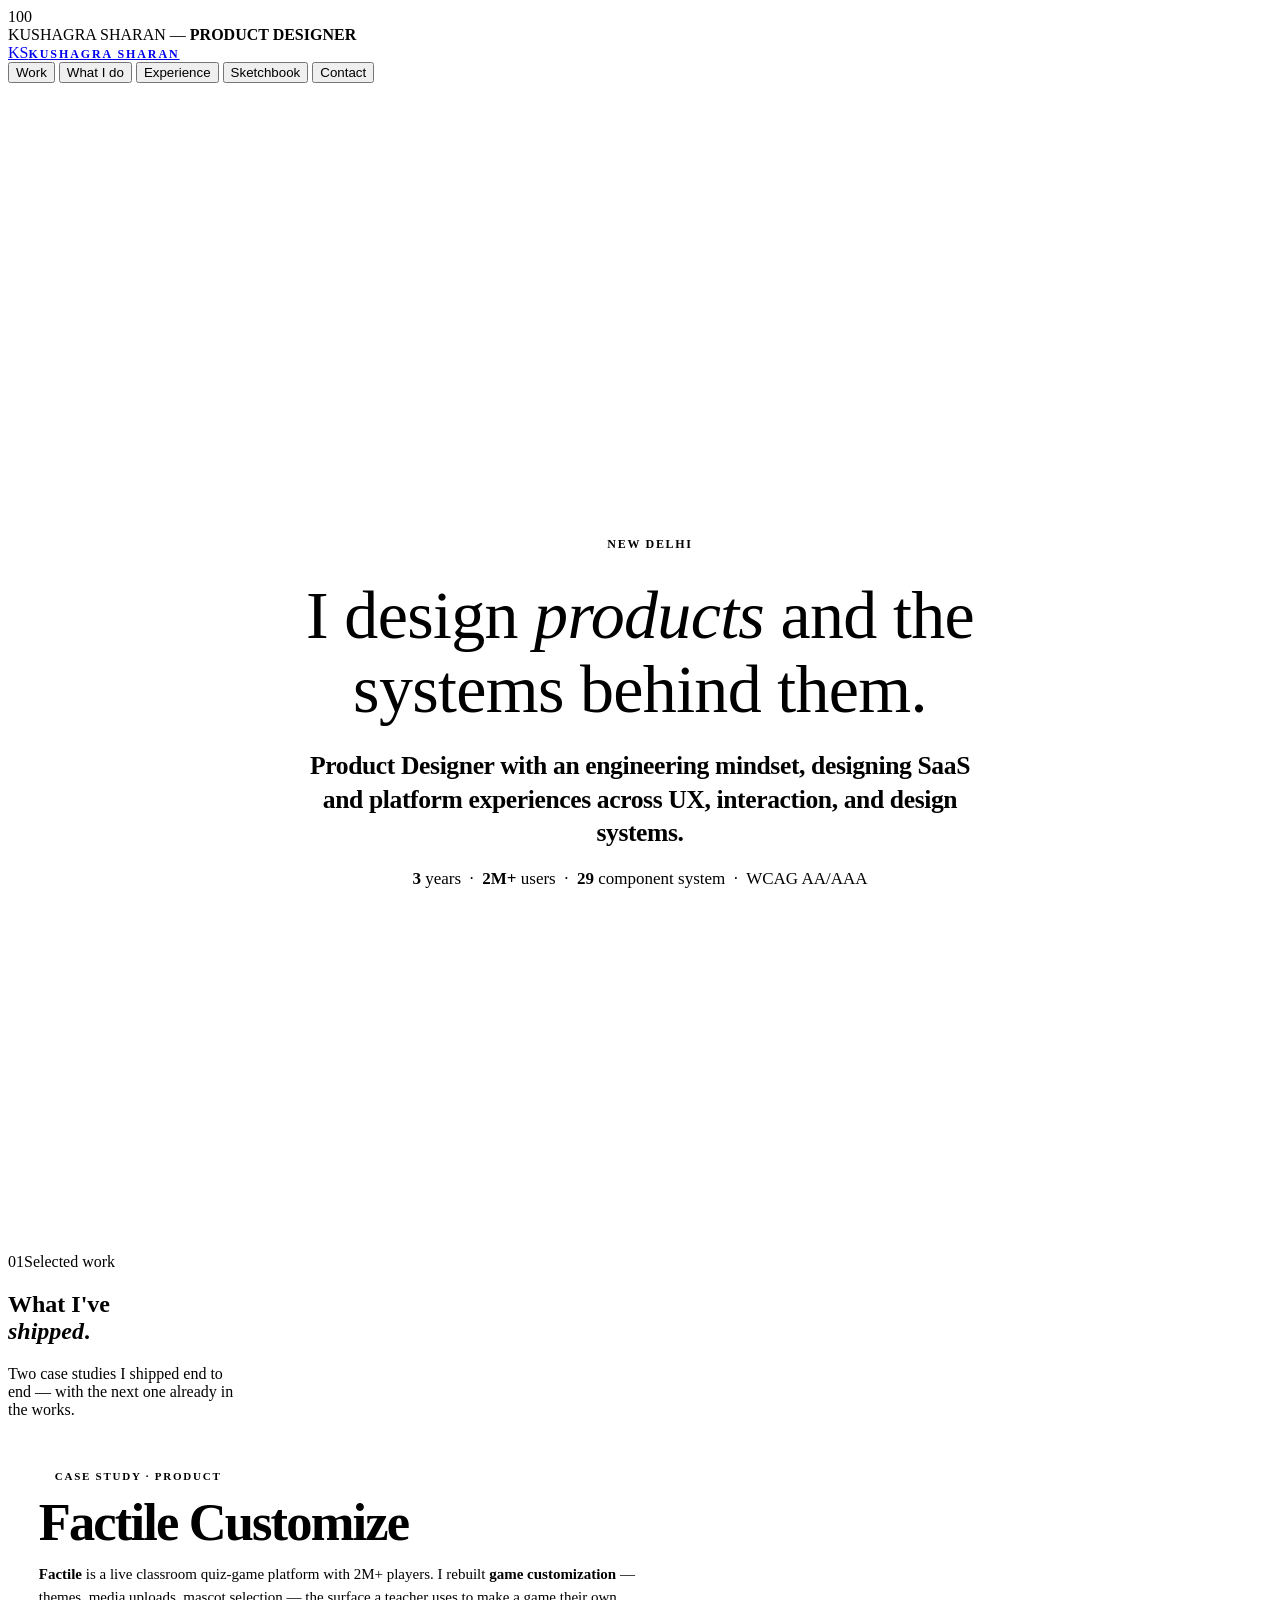
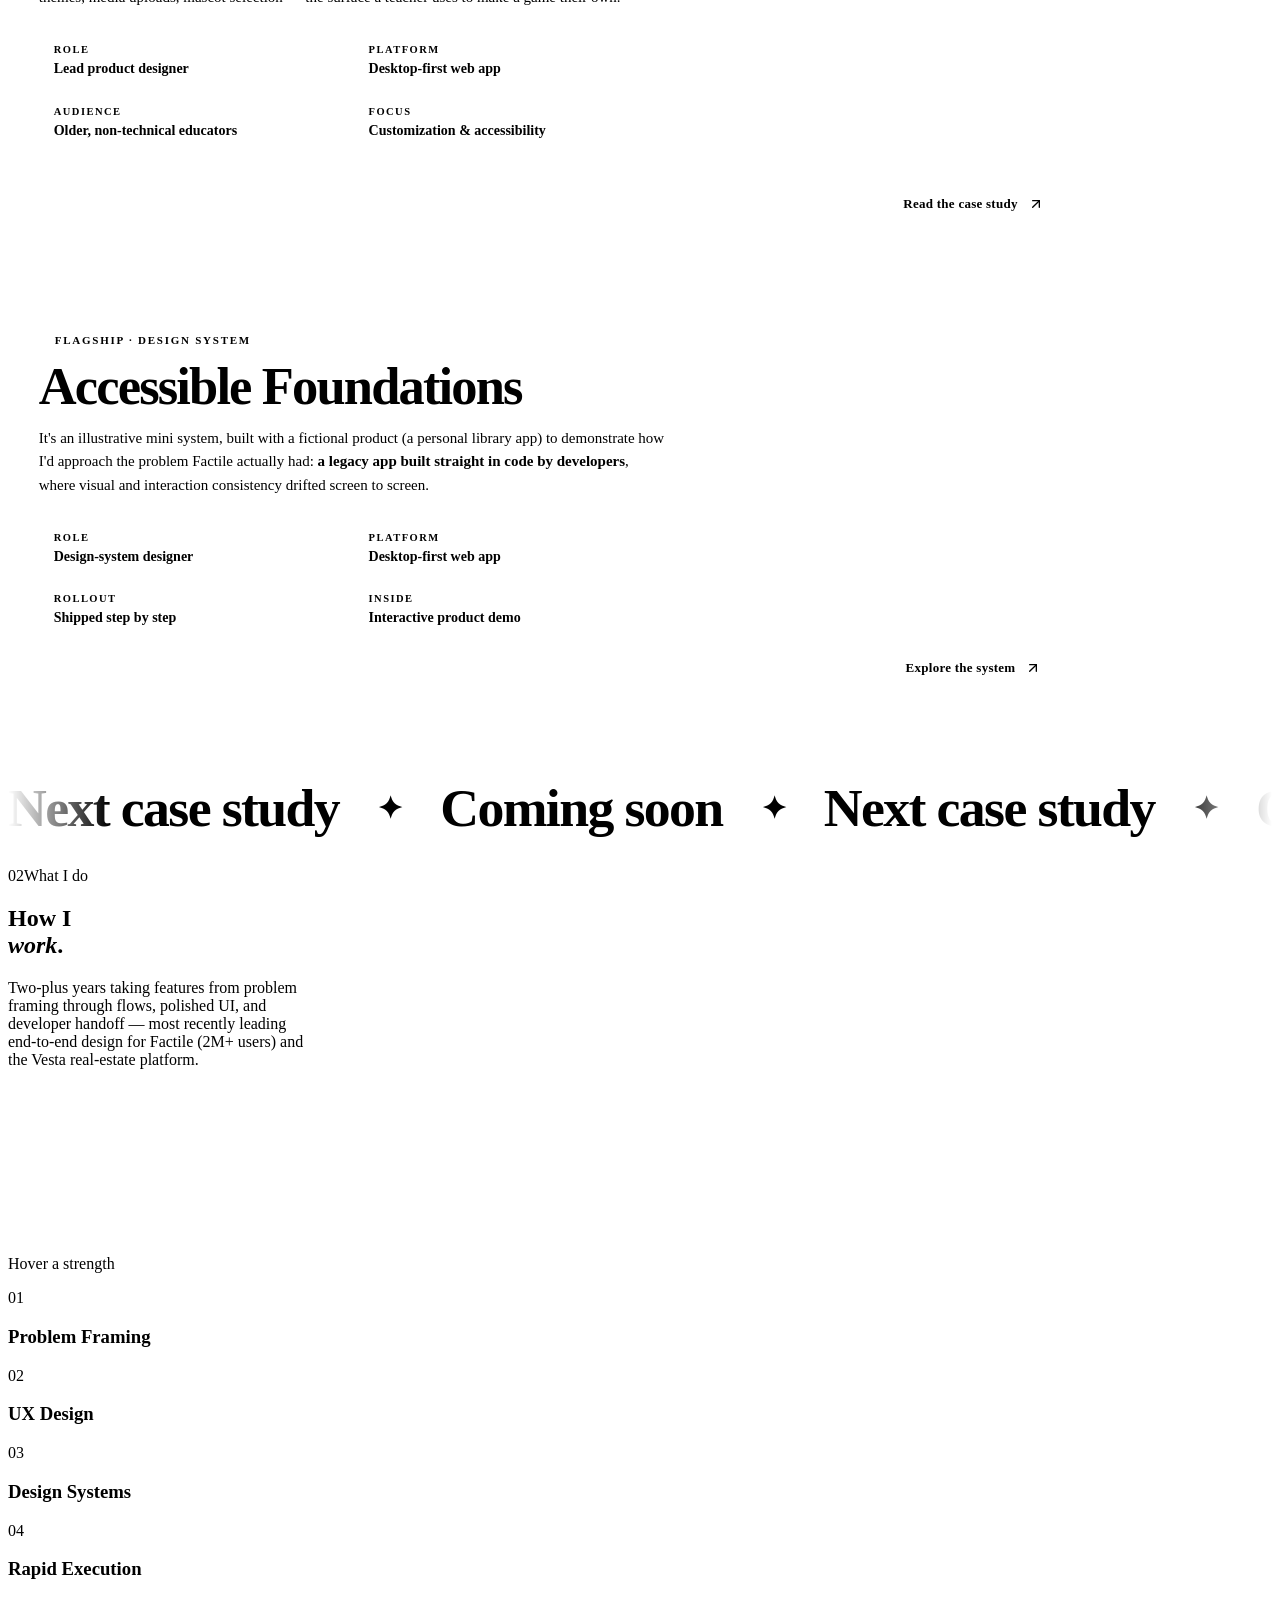
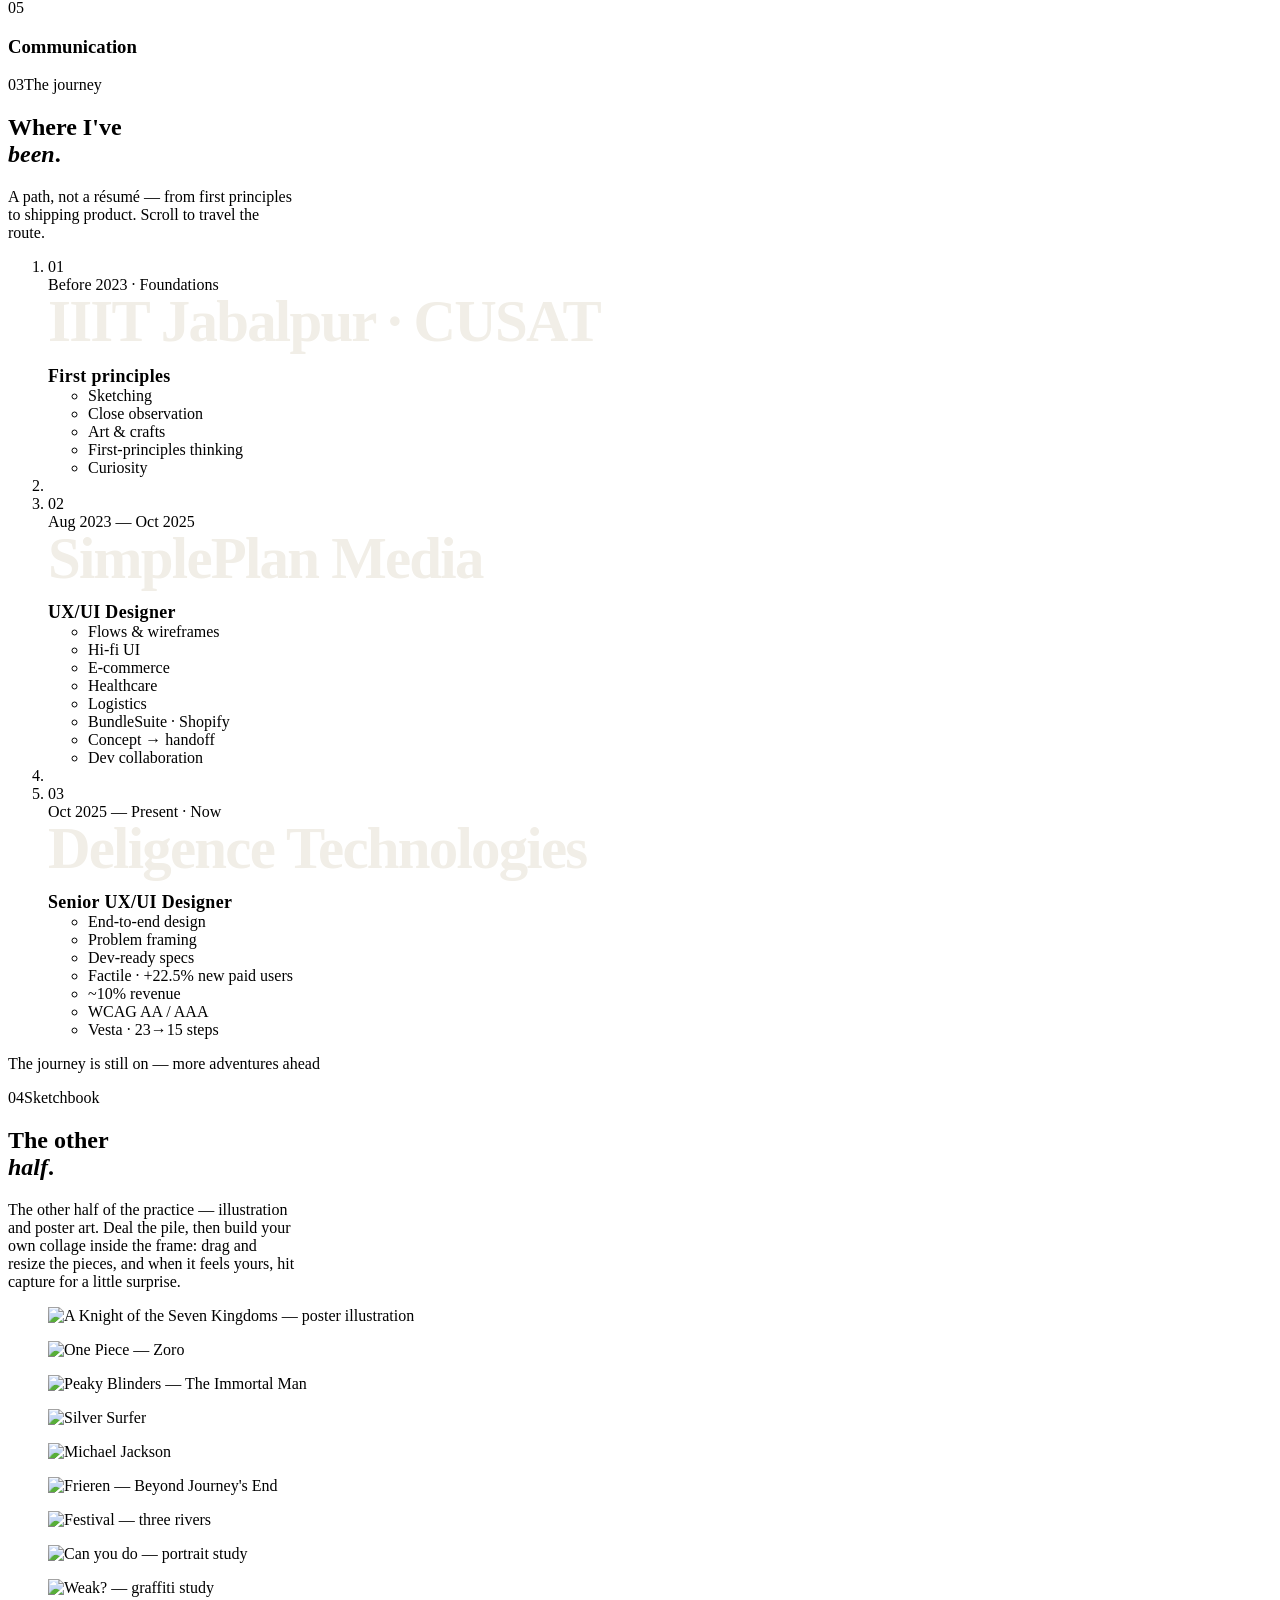
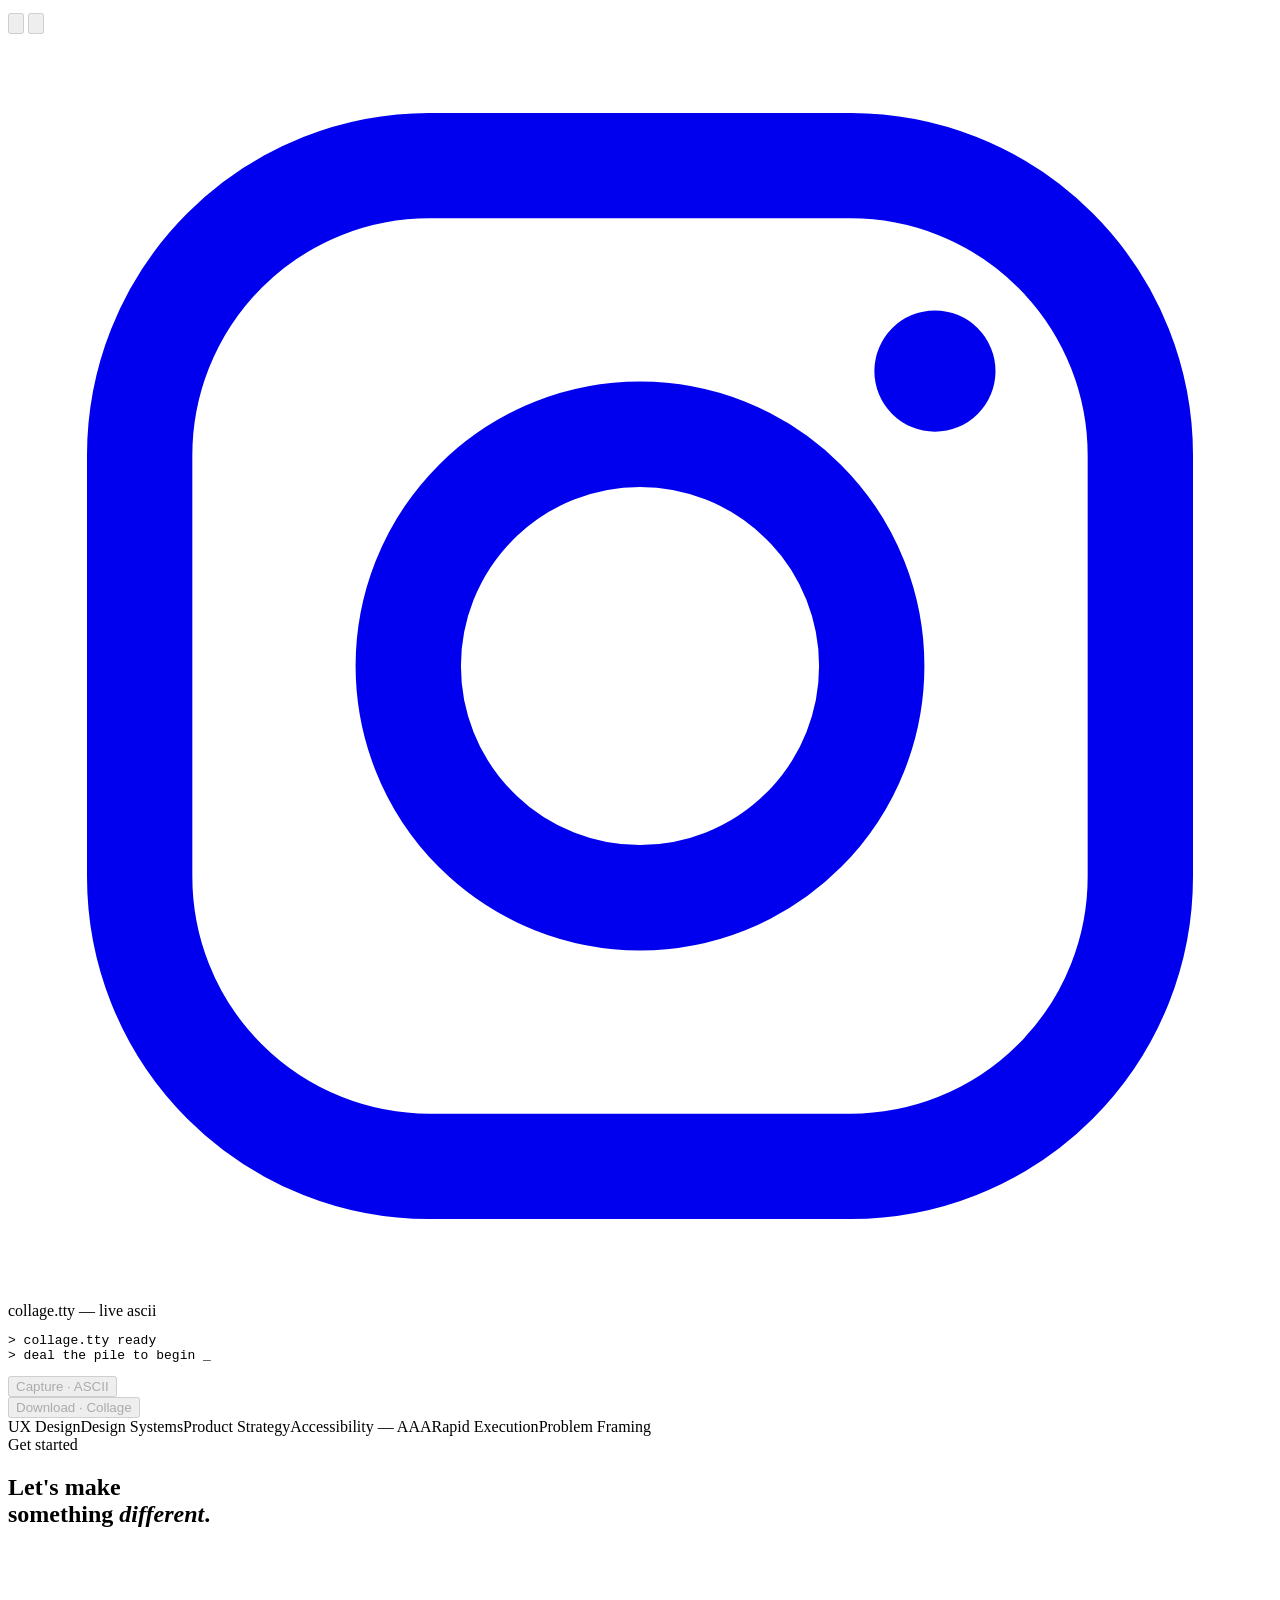
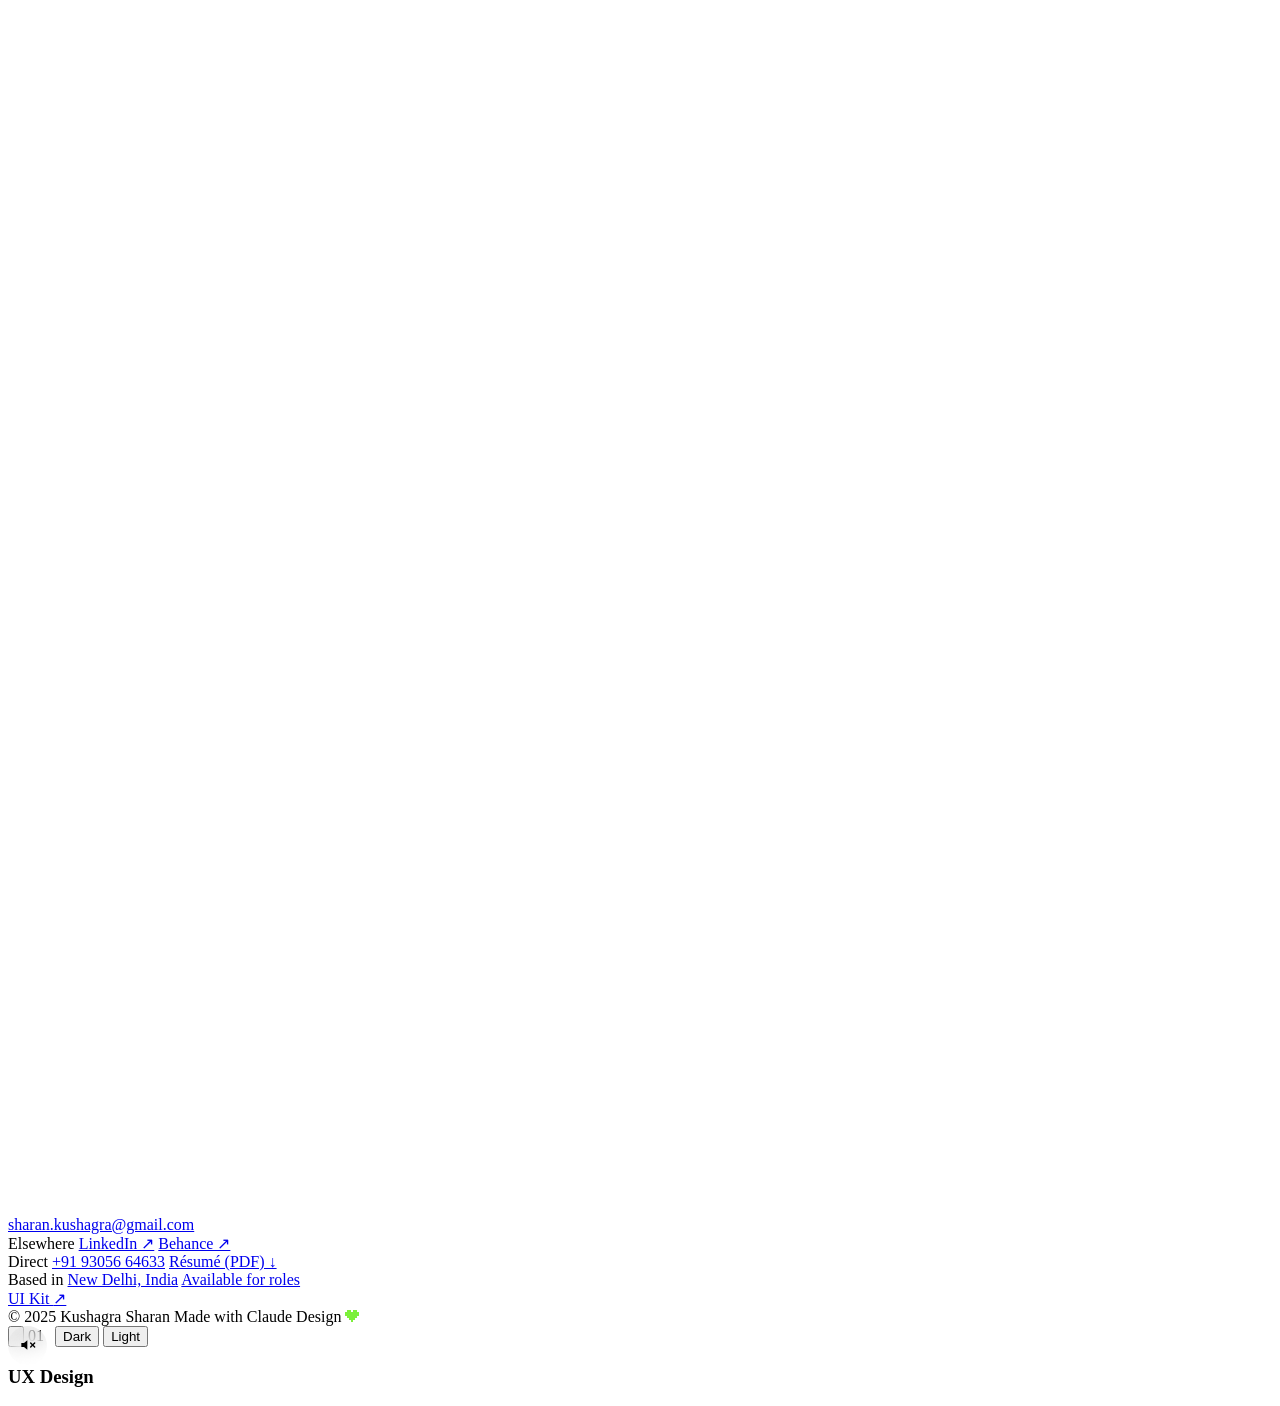
==== commit 9c0cdbf2: "Update index.html" ====
--- a/index.html
+++ b/index.html
@@ -200,7 +200,7 @@
     <div class="phero__intro">
       <p class="phero__q">I design <em>products</em> and the systems behind them.</p>
       <p class="phero__lead">Product Designer with an engineering mindset, designing SaaS and platform experiences across UX, interaction, and design systems.</p>
-      <p class="phero__stats"><b>3</b> years &nbsp;·&nbsp; <b>2M+</b> users &nbsp;·&nbsp; <b>29</b>component system &nbsp;·&nbsp; WCAG AA/AAA</p>
+      <p class="phero__stats"><b>3</b> years &nbsp;·&nbsp; <b>2M+</b> users &nbsp;·&nbsp; <b>29</b> component system &nbsp;·&nbsp; WCAG AA/AAA</p>
     </div>
   </div>
 </header>
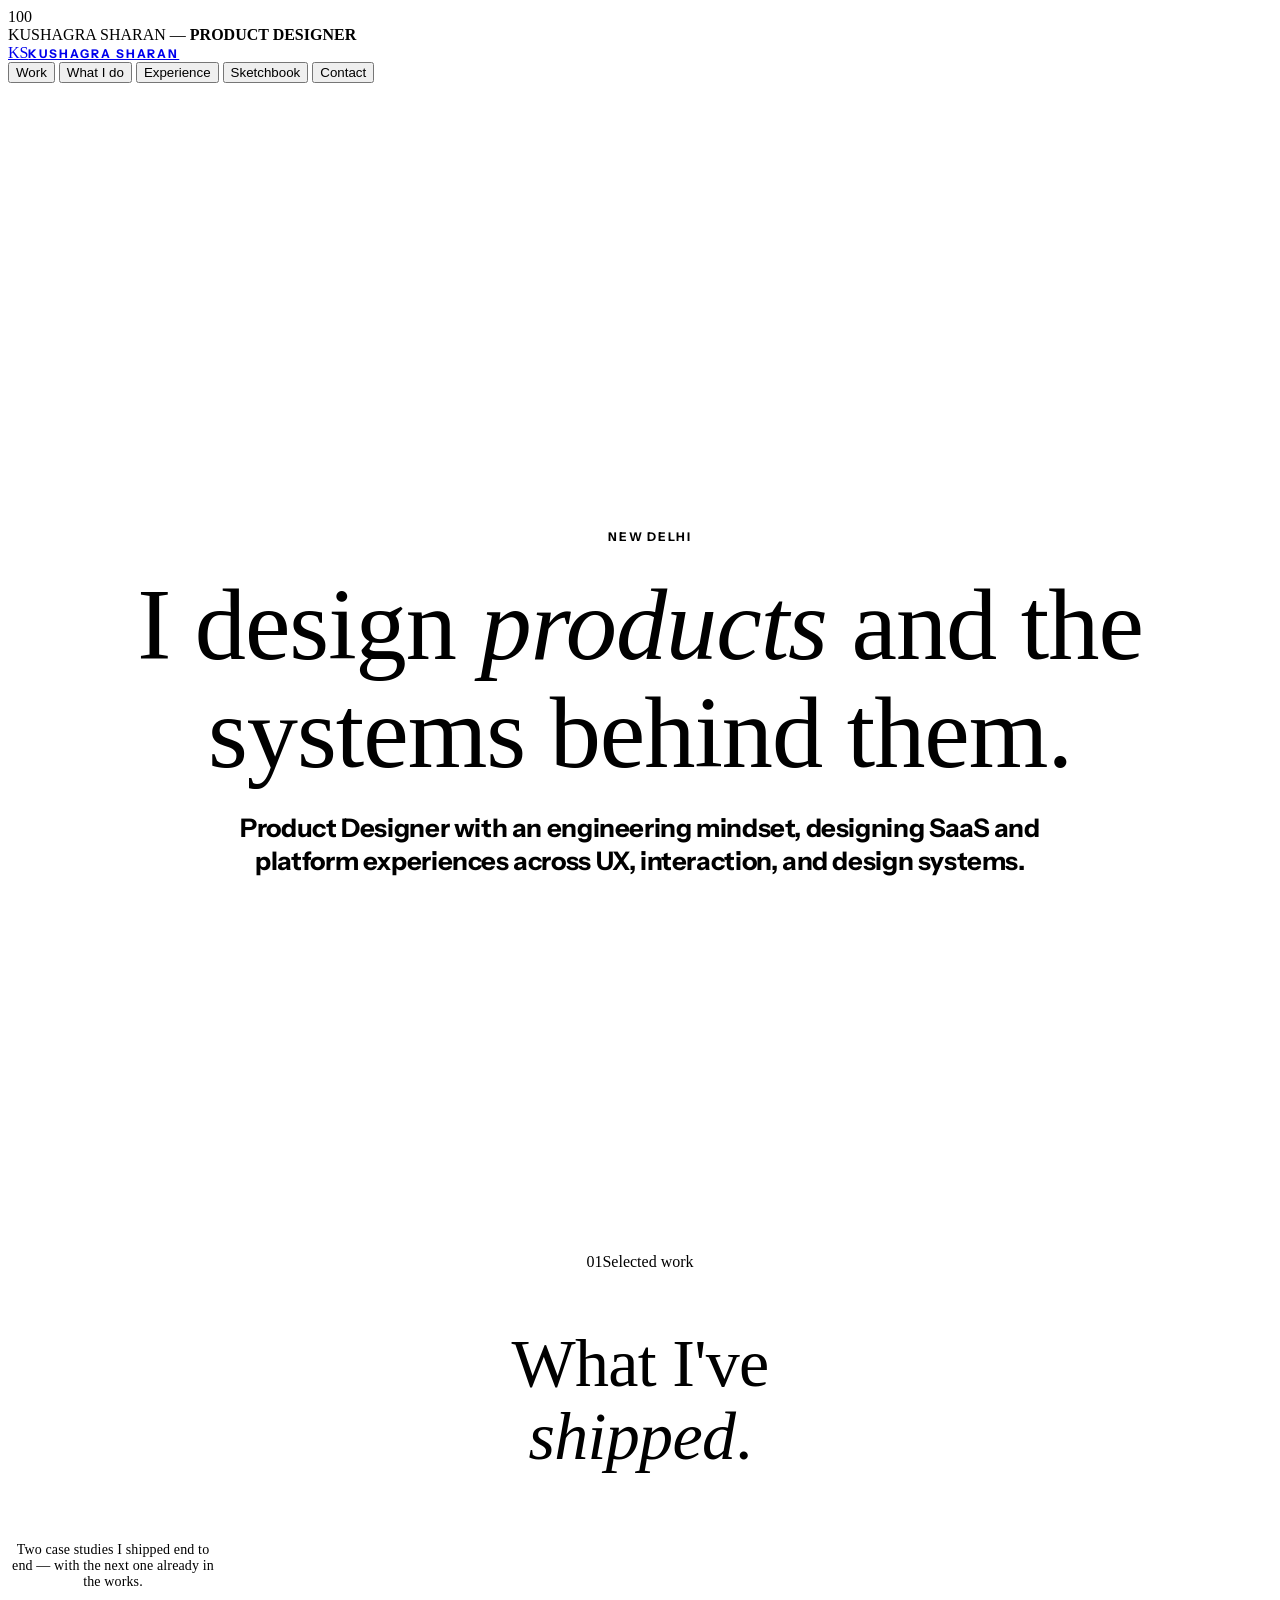
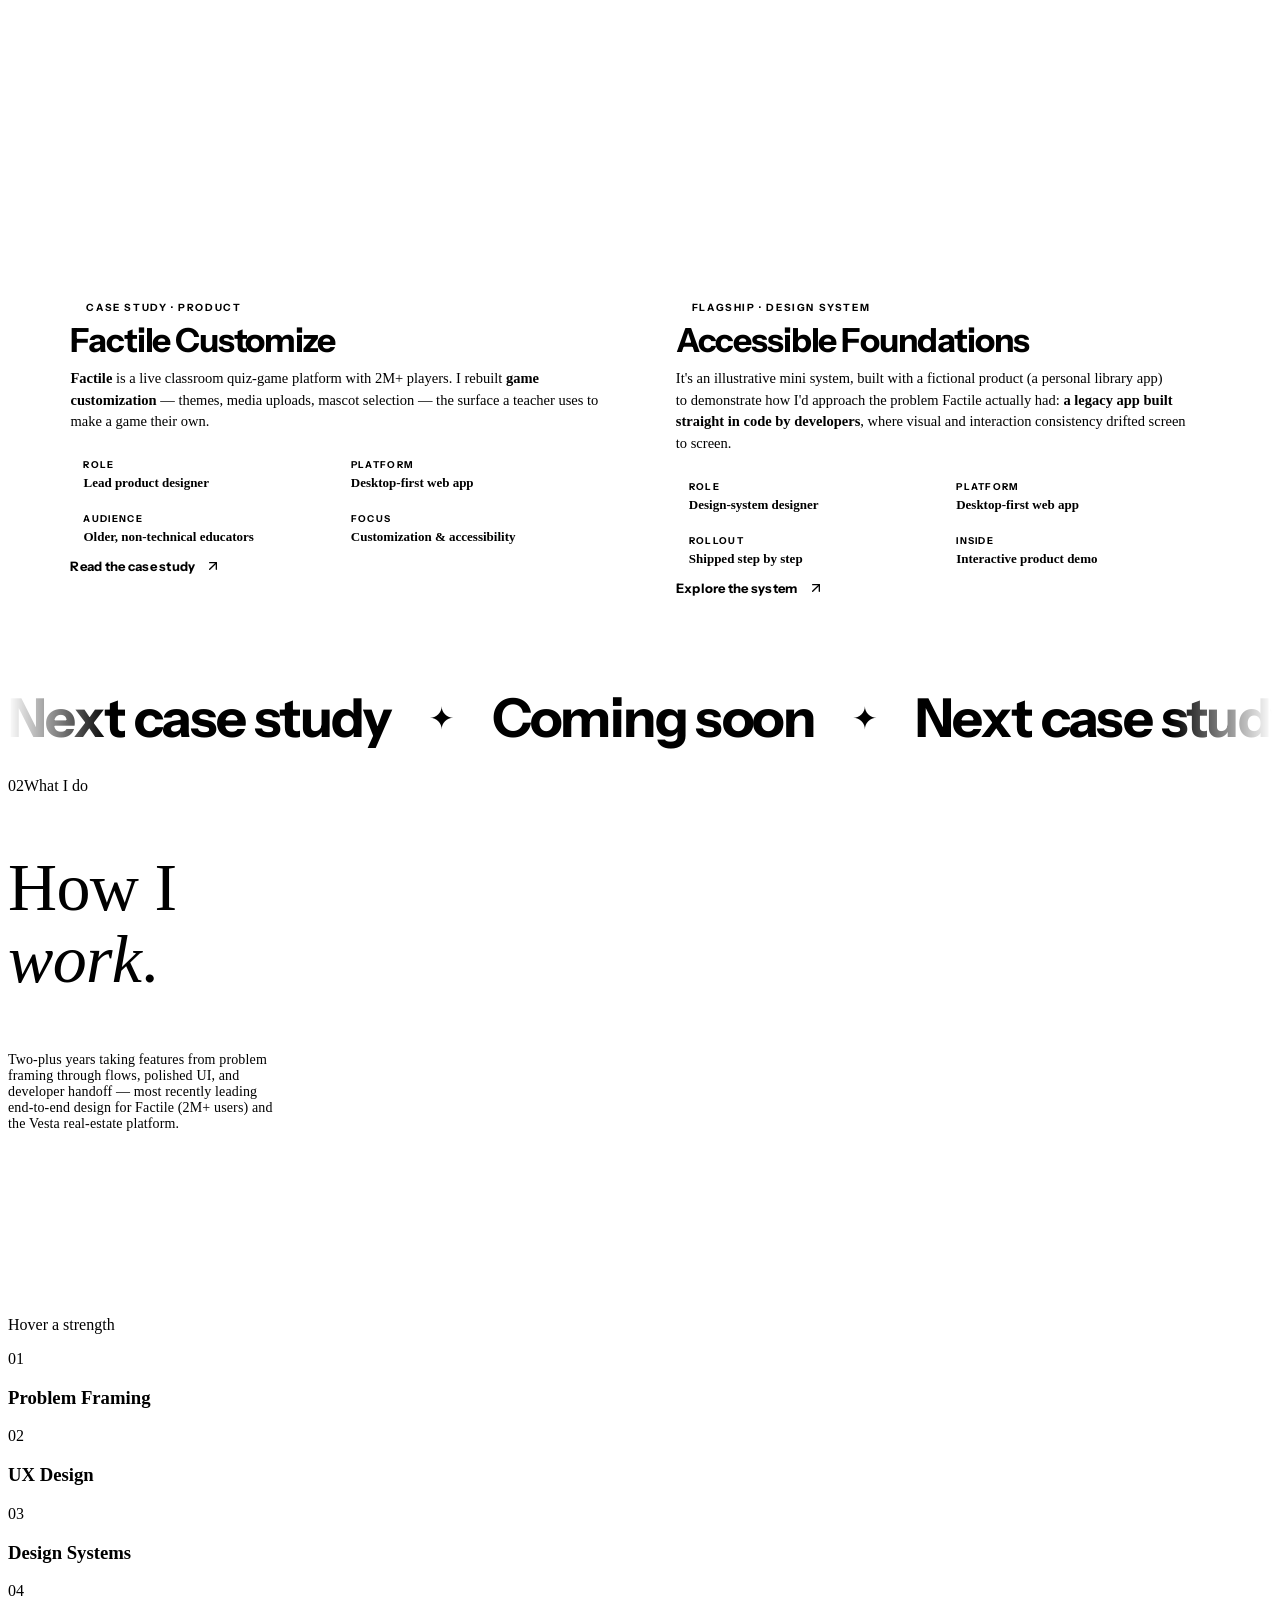
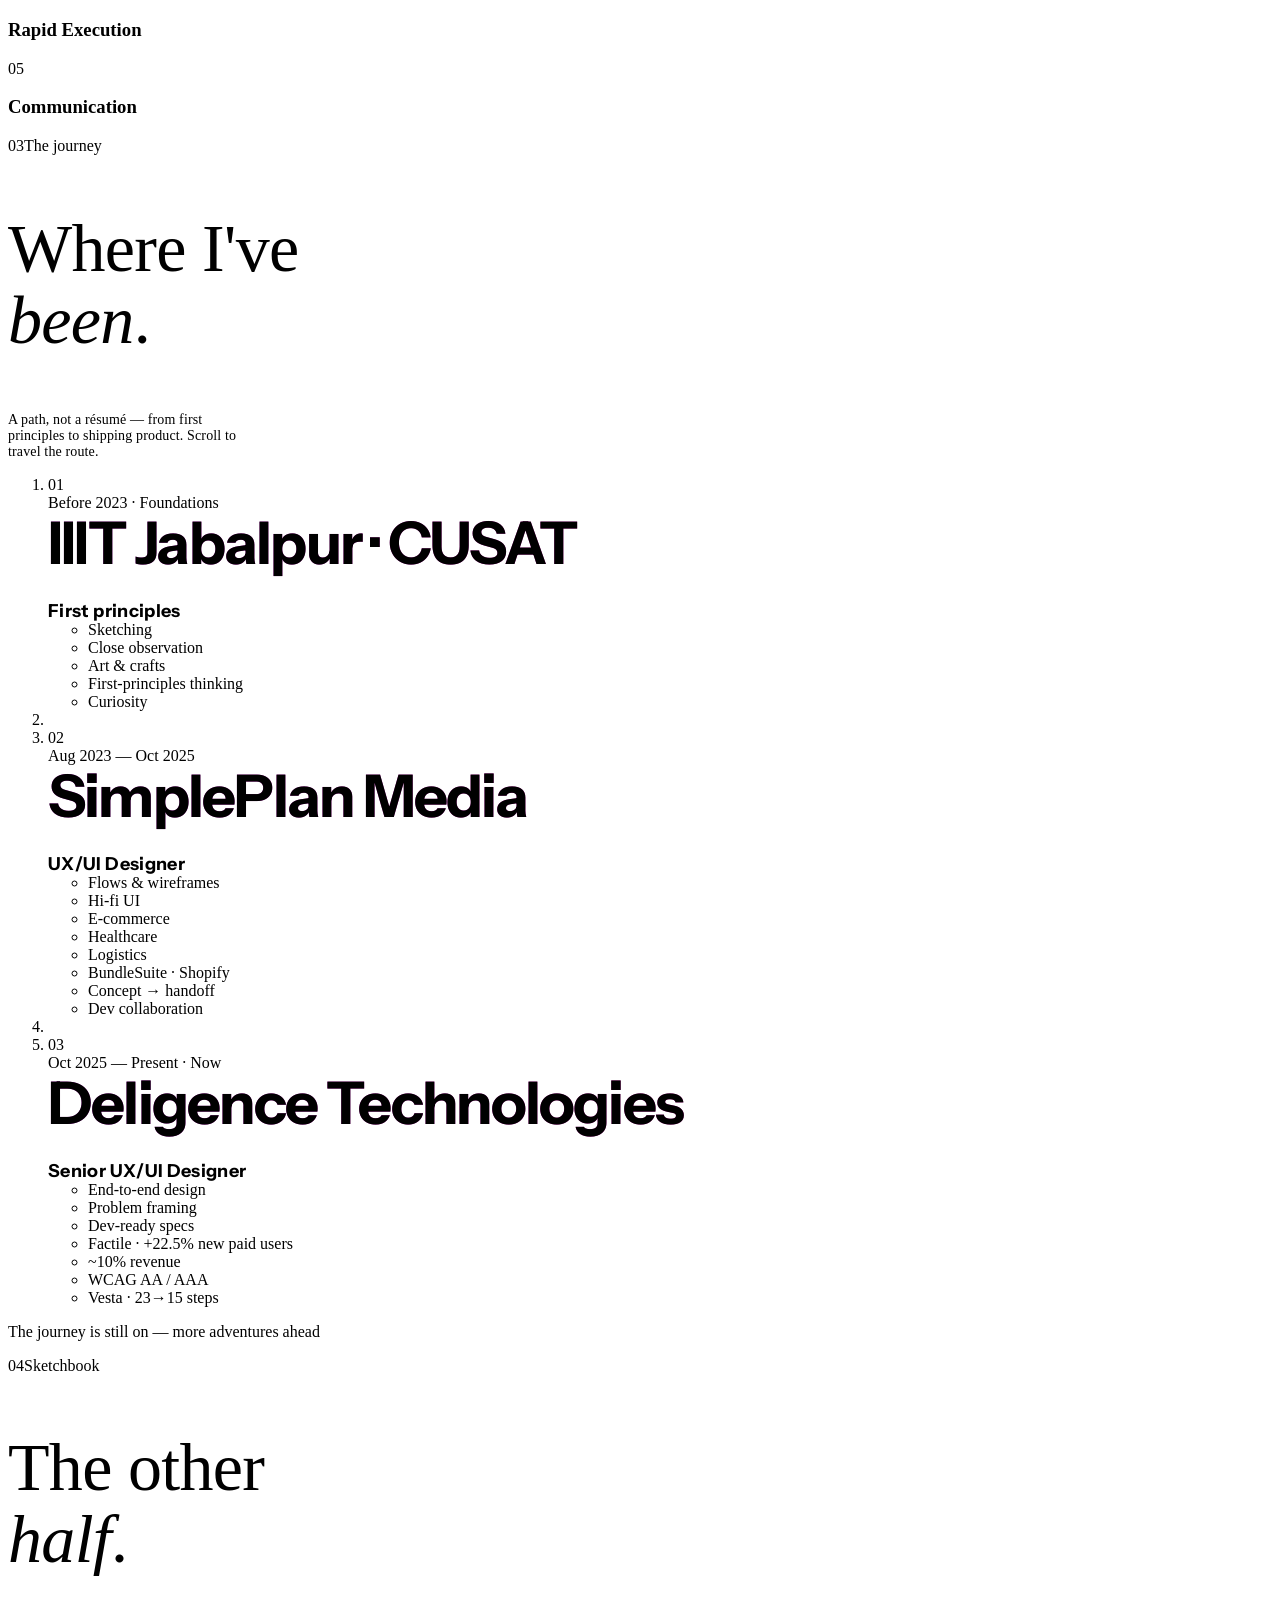
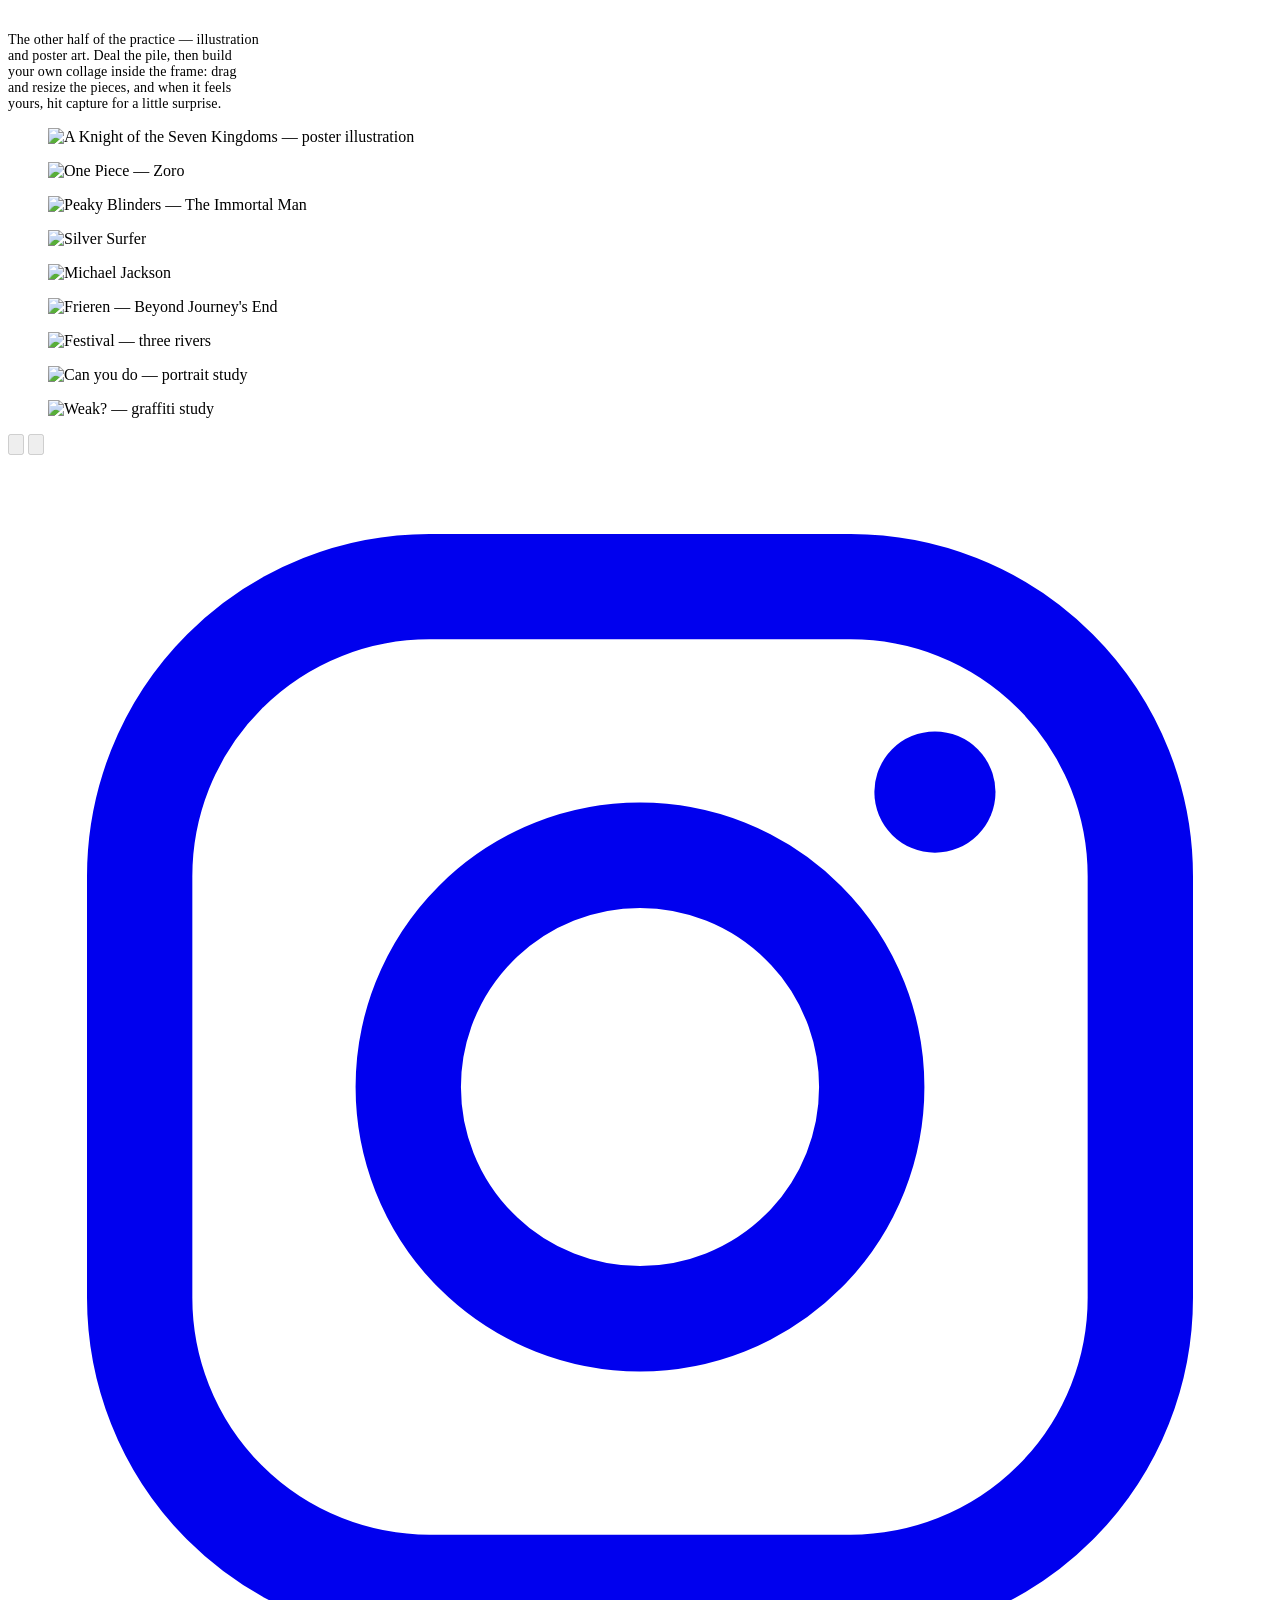
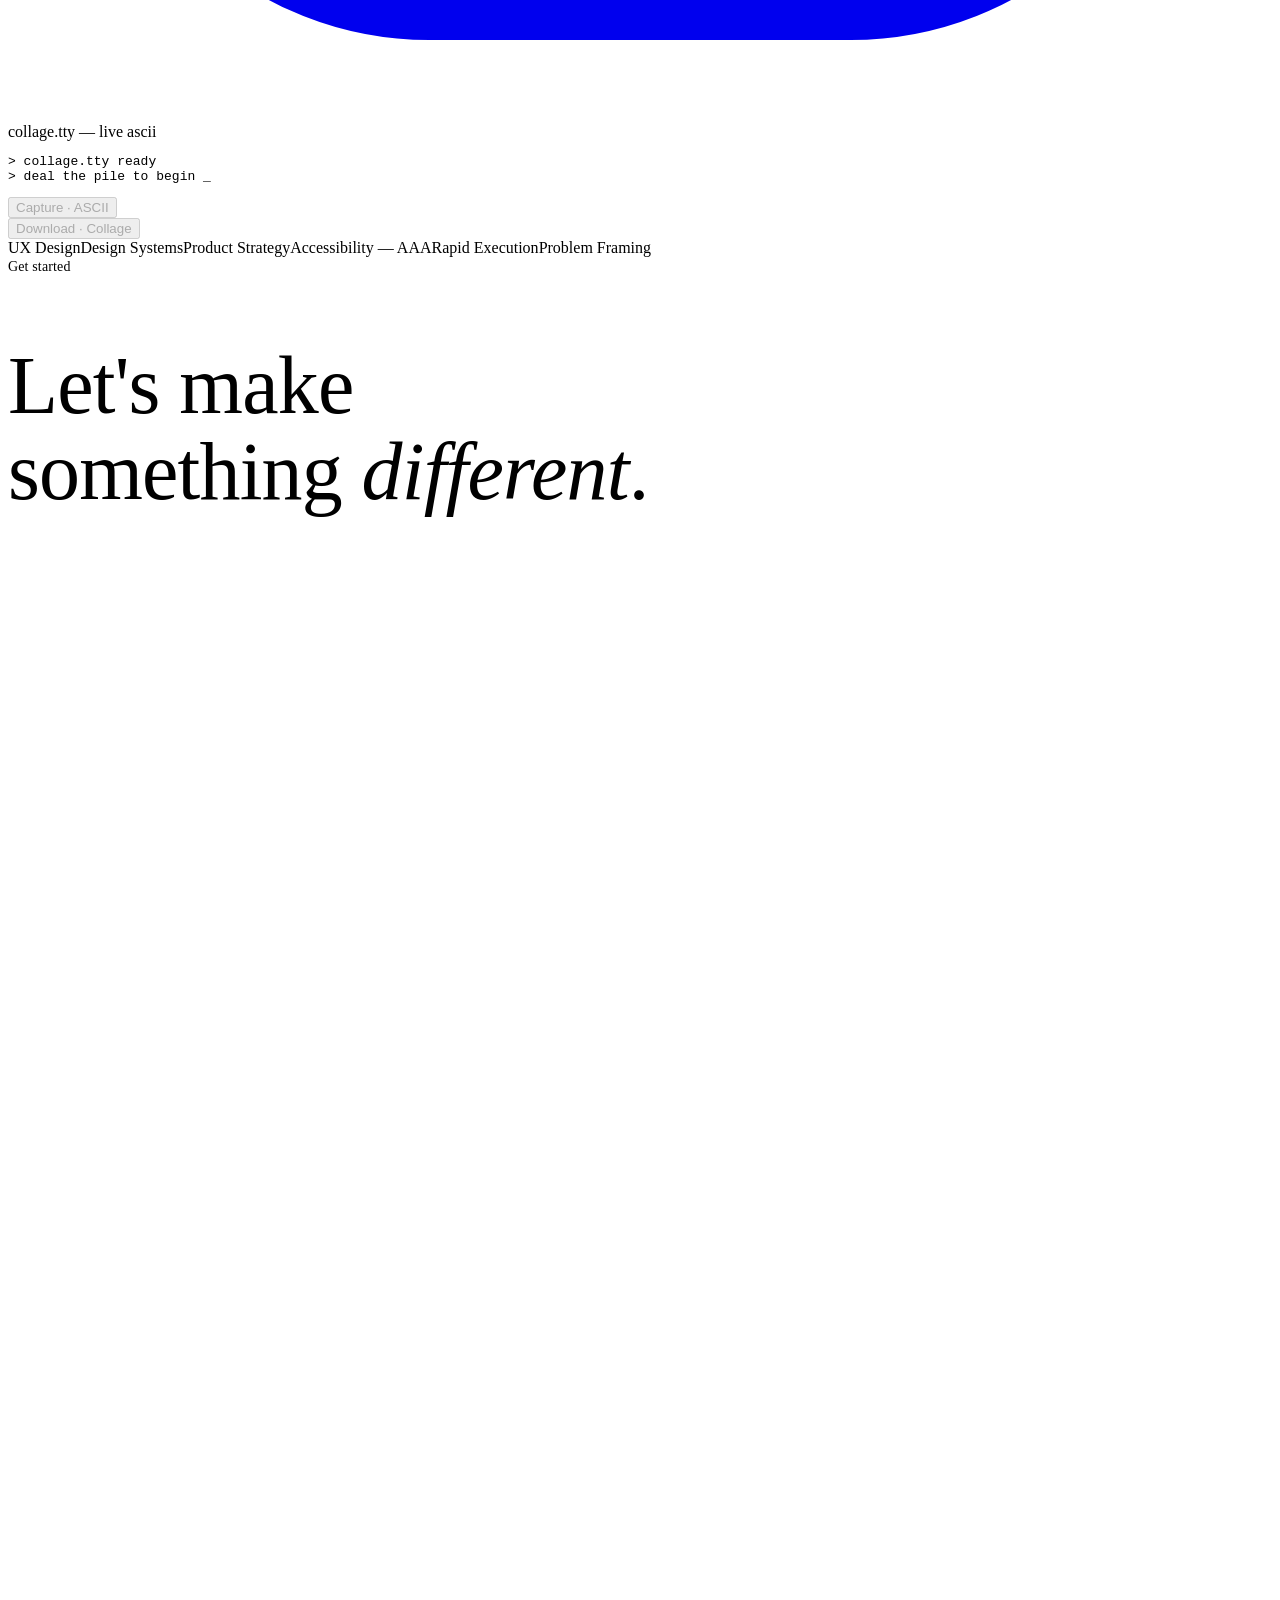
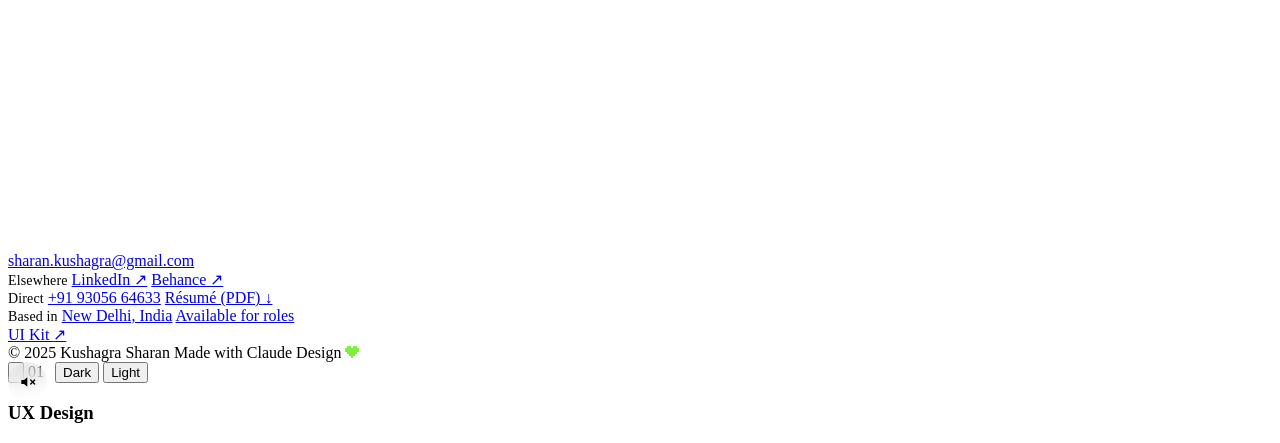
==== commit 81b63e5b: "Update portfolio to V2" ====
--- a/index.html
+++ b/index.html
@@ -8,6 +8,7 @@
 <link rel="preconnect" href="https://fonts.googleapis.com" />
 <link rel="preconnect" href="https://fonts.gstatic.com" crossorigin />
 <link rel="stylesheet" href="https://fonts.googleapis.com/css2?family=Press+Start+2P&display=swap" />
+<link rel="stylesheet" href="https://fonts.googleapis.com/css2?family=Instrument+Sans:wght@400;500;600;700&display=swap" />
 <link rel="stylesheet" href="portfolio/pf-facets.css" />
 <script>(function(){try{var t=localStorage.getItem('pf-facets-theme'); if(t==='dark'){/* keep dark */}else{document.documentElement.classList.add('theme-light');}}catch(e){document.documentElement.classList.add('theme-light');}})();</script>
 <template id="__bundler_thumbnail">
@@ -34,7 +35,9 @@
   .sketch{ background:transparent; color:var(--fg); }
   .sketch .sechead__title{ color:var(--fg); }
   .sketch .lab{ color:color-mix(in srgb, var(--fg) 62%, transparent); }
-  .collage-frame{ background:transparent; box-shadow:none; z-index:0; }
+  .collage-frame{ background:transparent; box-shadow:none; border-color:transparent; z-index:0; }
+  .gallery--started .collage-frame{ border-color:transparent; }
+  .jrny__more p{ color:color-mix(in srgb, var(--fg) 55%, transparent); }
   .gallery__stack{ z-index:1; }
   .themebtn .kitlink{ display:inline-flex; align-items:center; font-family:var(--sans); font-weight:800; font-size:11px; letter-spacing:0.14em; text-transform:uppercase;
     padding:8px 15px; border-radius:100px; color:color-mix(in srgb, var(--fg) 70%, transparent); text-decoration:none; transition:color .25s, background .25s; }
@@ -103,11 +106,15 @@
   .phero__eyebrow{ display:inline-flex; align-items:center; gap:11px; margin:0 auto clamp(22px,3vh,34px); color:var(--fg); font-family:var(--sans); font-size:12px; font-weight:700; letter-spacing:0.14em; text-transform:uppercase; }
   .phero__eyebrow .d{ width:9px; height:9px; border-radius:50%; background:var(--hot); }
   .phero__intro{ max-width:none; margin-inline:auto; display:flex; flex-direction:column; align-items:center; }
-  .phero__q{ font-family:var(--quote); font-style:normal; line-height:1.08; letter-spacing:-0.01em; font-size:clamp(40px,5.6vw,68px); margin:0 0 clamp(20px,2.6vh,28px); max-width:21ch; color:var(--fg); }
+  .phero__q{ font-family:var(--quote); font-style:normal; line-height:1.06; letter-spacing:-0.01em; font-size:clamp(50px,8vw,114px); margin:0 0 clamp(20px,2.6vh,28px); max-width:22ch; color:var(--fg); text-wrap:balance; }
   .phero__q em{ font-style:italic; color:var(--accent2); }
   .phero__lead{ font-family:var(--disp); font-weight:700; letter-spacing:-0.015em; line-height:1.3; font-size:clamp(22px,2vw,28px); color:var(--fg); margin:0 0 clamp(18px,2.2vh,24px); max-width:52ch; }
   .phero__stats{ font-family:var(--sans); font-weight:500; font-size:clamp(17px,1.3vw,19px); color:color-mix(in srgb, var(--fg) 70%, transparent); margin:0; }
   .phero__stats b{ color:var(--hot); font-weight:700; }
+  /* Section + footer headers -> question style (Instrument Serif) at question size, keep white base + pink/purple em per theme */
+  .sechead__title, .contact__big{ font-family:var(--quote) !important; font-weight:400 !important; font-style:normal !important; font-size:clamp(40px,5.6vw,68px) !important; line-height:1.06 !important; letter-spacing:-0.01em !important; }
+  .contact__big{ font-size:clamp(44px,6.4vw,84px) !important; }
+  .sechead__title em, .contact__big em{ font-family:var(--quote) !important; font-style:italic !important; font-weight:400 !important; }
 
   /* ===== WORK cards (positioning version) ===== */
   .pwork__stack{ display:flex; flex-direction:column; gap:clamp(28px,4.5vh,56px); }
@@ -118,7 +125,7 @@
     display:grid; grid-template-columns:1.08fr 0.92fr; gap:clamp(22px,2.6vw,40px) clamp(24px,3vw,48px); align-items:start;
     transition:border-color .4s, transform .55s cubic-bezier(.16,1,.3,1), box-shadow .55s; }
   .wcard::before{ content:""; position:absolute; inset:0; pointer-events:none; opacity:0; transition:opacity .5s;
-    background:radial-gradient(120% 130% at 100% 0, color-mix(in srgb, var(--hot) 11%, transparent), transparent 60%); }
+    background:radial-gradient(70% 90% at 88% 6%, color-mix(in srgb, var(--hot) 22%, transparent), color-mix(in srgb, var(--hot) 6%, transparent) 34%, transparent 62%); }
   .wcard:hover{ border-color:var(--hot); transform:translateY(-3px); box-shadow:0 46px 100px -46px color-mix(in srgb, var(--hot) 55%, transparent); }
   .wcard:hover::before{ opacity:1; }
   .wcard__media{ grid-column:2; grid-row:1; align-self:start; display:block; border-radius:9px; overflow:hidden; aspect-ratio:924/540; background:transparent; }
@@ -158,11 +165,55 @@
   @media (max-width:920px){ .wcard{ grid-template-columns:1fr; } .wcard__media,.wcard__intro,.wcard__lower{ grid-column:auto; grid-row:auto; } }
   @media (max-width:560px){ .wcard__meta, .wcard__cols{ grid-template-columns:1fr; } .wcard__cta{ margin-left:0; } }
 
-  /* ===== JOURNEY: inverted hierarchy (org = header, role = acid subtitle) ===== */
-  .jrny .jstep__org{ display:block; margin:0; font-family:var(--disp); font-weight:700; font-size:clamp(30px,4.6vw,64px); line-height:0.94; letter-spacing:-0.03em; color:#F1EEE7; }
+  /* ===== Instrument Sans replaces Bricolage (display) & Archivo (body) everywhere ===== */
+  :root{ --disp:'Instrument Sans', system-ui, -apple-system, sans-serif; --sans:'Instrument Sans', system-ui, -apple-system, sans-serif; }
+  /* section paragraphs in sentence case, not caps */
+  .lab{ text-transform:none !important; letter-spacing:0.01em !important; font-weight:500 !important; font-size:14px !important; }
+  /* skills: hovered/active title switches to Instrument Serif italic (per UI kit) */
+  .skill.is-active .skill__t{ font-family:var(--quote) !important; font-style:italic !important; font-weight:400 !important; filter:none !important; }
+  /* Selected Work — centred header (like What I do) + tighter, smaller cards */
+  #work .sechead{ flex-direction:column; align-items:center; text-align:center; gap:16px; }
+  #work .sechead__l{ display:flex; flex-direction:column; align-items:center; }
+  #work .chap{ justify-content:center; }
+  #work .sechead .lab{ text-align:center; max-width:52ch; }
+  .pwork__board{ max-width:1180px; margin:0 auto; }
+  .pwork__board .wcard{ padding:clamp(16px,1.6vw,24px); gap:14px; border-radius:14px; }
+  .pwork__board .wcard__media{ aspect-ratio:924/440; }
+  .pwork__board .wcard__title{ font-size:clamp(26px,2.6vw,40px); margin-top:10px; }
+  .pwork__board .wcard__what{ font-size:14.5px; line-height:1.5; margin-top:12px; }
+  .pwork__board .wcard__badge{ font-size:10px; }
+  .pwork__board .wcard__meta{ margin-top:16px; }
+  .pwork__board .wcard__meta > div{ padding:10px 13px; }
+  .pwork__board .wcard__meta dt{ font-size:9.5px; }
+  .pwork__board .wcard__meta dd{ font-size:13px; }
+  /* hover: neutral border + soft shadow only along the bottom (no full-border glow) */
+  .pwork__board .wcard:hover{ border-color:var(--hot); transform:translateZ(40px) translateY(-2px); box-shadow:0 34px 46px -26px color-mix(in srgb, var(--hot) 42%, transparent); }
+  /* ===== SELECTED WORK — draggable 3D board (4 cards) ===== */
+  .pwork__stage{ perspective:1700px; perspective-origin:50% 42%; }
+  .pwork__board{ display:grid; grid-template-columns:1fr 1fr; gap:clamp(20px,2.4vw,38px); transform-style:preserve-3d; will-change:transform; cursor:grab; touch-action:pan-y; }
+  .pwork__board.is-dragging{ cursor:grabbing; }
+  .pwork__board .wcard{ grid-template-columns:1fr; gap:18px; align-content:start; transform-style:preserve-3d; }
+  .pwork__board .wcard__media{ grid-column:1; grid-row:auto; }
+  .pwork__board .wcard__intro{ grid-column:1; grid-row:auto; }
+  .pwork__board .wcard__lower{ grid-column:1; grid-row:auto; justify-content:flex-start; }
+  .pwork__board .wcard:hover{ transform:translateZ(40px) translateY(-2px); }
+  @media (max-width:820px){ .pwork__board{ grid-template-columns:1fr; } }
+  /* ===== JOURNEY: transparent background in both themes, theme-aware text ===== */
+  .jrny{ background:transparent; color:var(--fg); }
+  .jrny .sechead__title{ color:var(--fg); }
+  .jrny .sechead__title em{ color:var(--hot); }
+  .jrny .chap__t{ color:color-mix(in srgb, var(--fg) 66%, transparent); }
+  .jrny .lab{ color:color-mix(in srgb, var(--fg) 58%, transparent); }
+  .jrny .jstep__when{ color:color-mix(in srgb, var(--fg) 52%, transparent); }
+  .jrny .jstep__keys li{ border-color:color-mix(in srgb, var(--fg) 24%, transparent); color:color-mix(in srgb, var(--fg) 78%, transparent); }
+  /* ===== JOURNEY: inverted hierarchy (org = header, gradient appears then fades to solid) ===== */
+  .jrny .jstep__org{ display:block; margin:0; font-family:var(--disp); font-weight:700; font-size:clamp(30px,4.6vw,64px); line-height:1.08; letter-spacing:-0.03em; overflow:visible; padding-bottom:0.14em;
+    background:linear-gradient(90deg,#6522E0,#E01E8F); background-size:220% 100%; background-position:100% 0;
+    -webkit-background-clip:text; background-clip:text; -webkit-text-fill-color:var(--fg); color:var(--fg); }
   .jrny .jstep__role{ display:inline-block; margin:16px 0 0; font-family:var(--sans); font-weight:700; font-size:clamp(14px,1.4vw,18px); letter-spacing:0.02em; color:var(--accent2); }
-  .jrny .jstep.is-active .jstep__org{ transition-delay:.30s; }
+  .jrny .jstep.is-active .jstep__org{ transition-delay:.30s; animation:jorgSweepFade 1.9s cubic-bezier(.16,1,.3,1) .30s both; }
   .jrny .jstep.is-active .jstep__role{ transition-delay:.44s; }
+  @keyframes jorgSweepFade{ 0%{ background-position:100% 0; -webkit-text-fill-color:transparent; } 55%{ background-position:0 0; -webkit-text-fill-color:transparent; } 100%{ background-position:0 0; -webkit-text-fill-color:var(--fg); } }
 </style>
 </head>
 <body class="loading">
@@ -200,7 +251,6 @@
     <div class="phero__intro">
       <p class="phero__q">I design <em>products</em> and the systems behind them.</p>
       <p class="phero__lead">Product Designer with an engineering mindset, designing SaaS and platform experiences across UX, interaction, and design systems.</p>
-      <p class="phero__stats"><b>3</b> years &nbsp;·&nbsp; <b>2M+</b> users &nbsp;·&nbsp; <b>29</b> component system &nbsp;·&nbsp; WCAG AA/AAA</p>
     </div>
   </div>
 </header>
@@ -216,7 +266,7 @@
     </div>
   </div>
   <div class="wrap">
-    <div class="pwork__stack">
+    <div class="pwork__stage"><div class="pwork__board">
       <article class="wcard">
         <a class="wcard__media" href="factile-case-study.html" data-view="Explore" aria-label="Open the Factile Customize case study">
           <span class="workfeat__art workfeat__art--factile" role="img" aria-label="Abstract illustration — the Factile customize flow, untangled from overloaded settings into a clear, guided experience"></span>
@@ -259,7 +309,7 @@
           </div>
         </div>
       </article>
-    </div>
+    </div></div>
     <div class="soon" id="soonMarquee" role="img" aria-label="Next case study — coming soon">
       <div class="soon__track" aria-hidden="true">
         <span>Next case study</span><span class="soon__dot">✦</span><span>Coming soon</span><span class="soon__dot">✦</span><span>Next case study</span><span class="soon__dot">✦</span><span>Coming soon</span><span class="soon__dot">✦</span>
@@ -510,6 +560,7 @@
 <script src="portfolio/pf-skillmodal.js"></script>
 <script src="portfolio/pf-collage.js"></script>
 <script src="portfolio/pf-journey.js"></script>
+<script src="portfolio2026/pf-board.js"></script>
 <script src="portfolio2026/pf-sfx.js"></script>
 <script>(function(){
   if(!window.KSSound) return;
@@ -572,7 +623,5 @@
     b.addEventListener('click', function(){ apply(b.getAttribute('data-theme-set')); });
   });
 })();</script>
-<div id="react-root"></div>
-<script type="module" src="/src/main.jsx"></script>
 </body>
 </html>
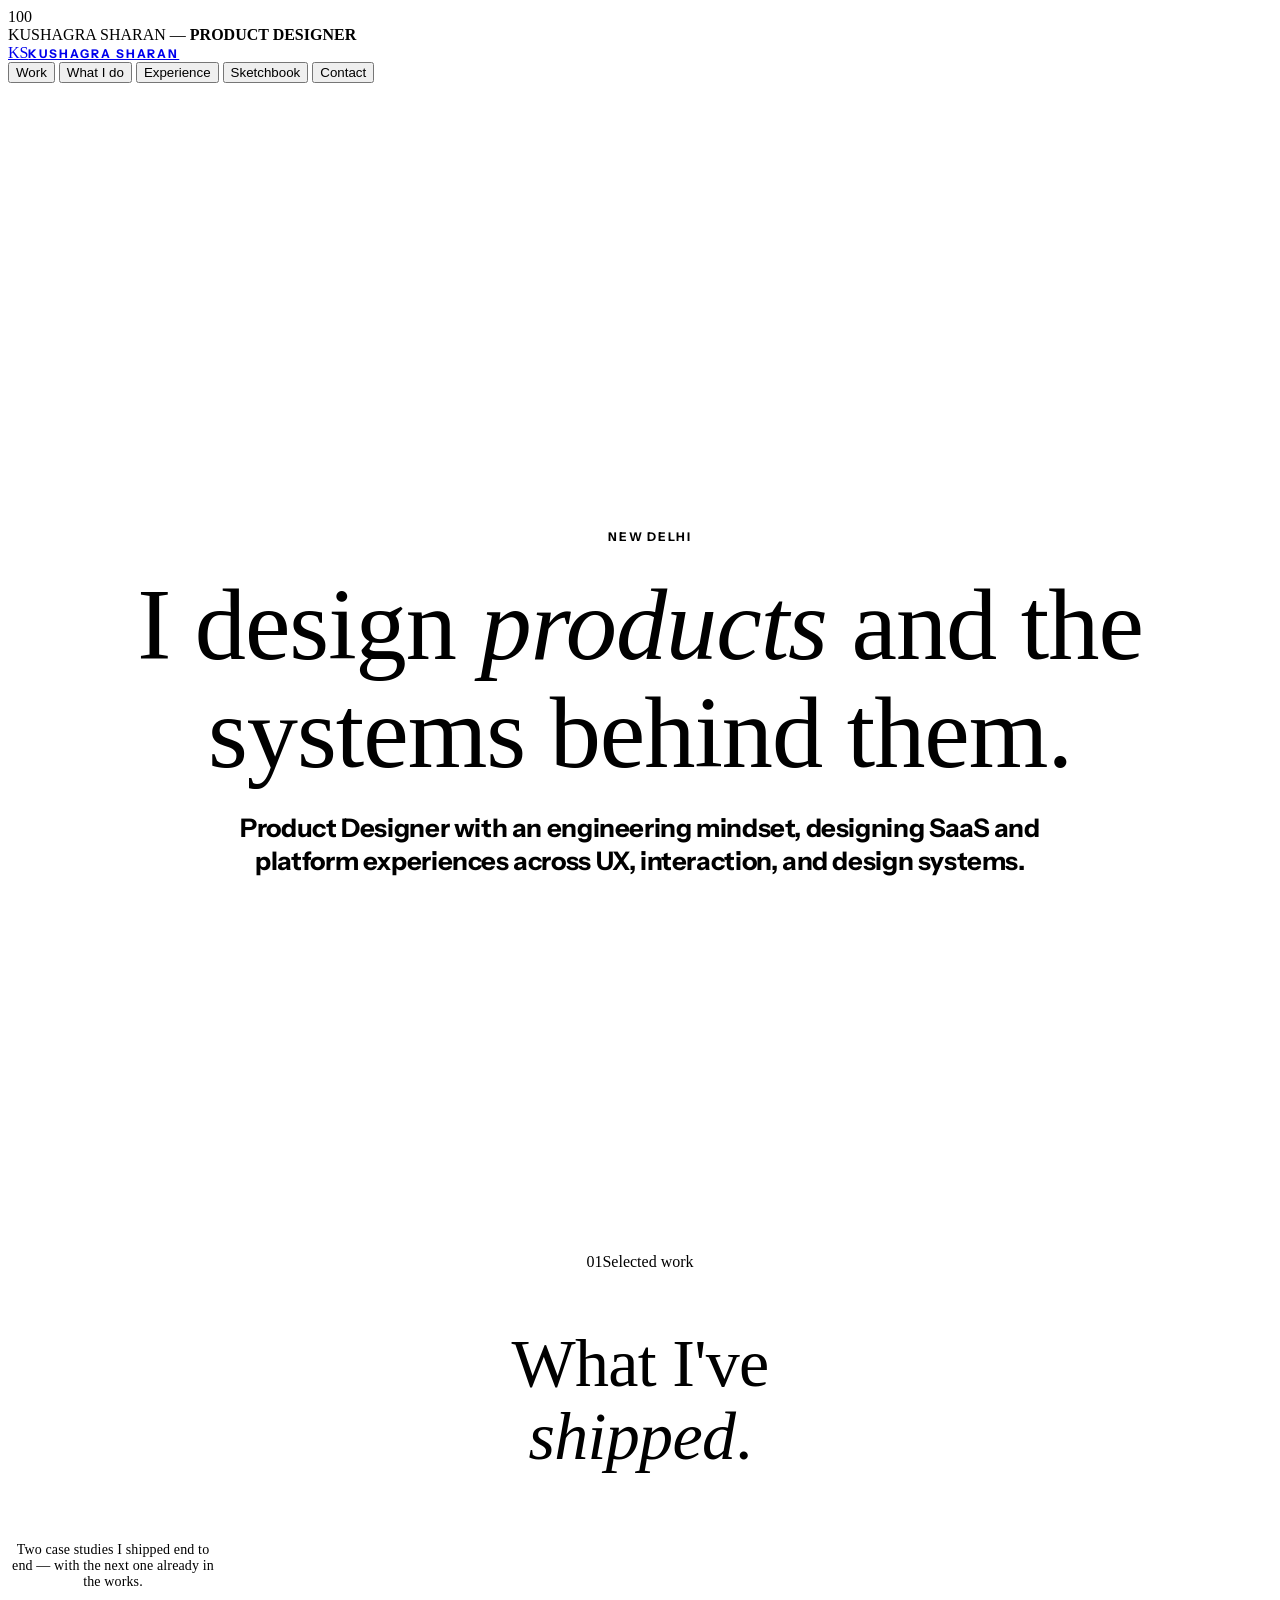
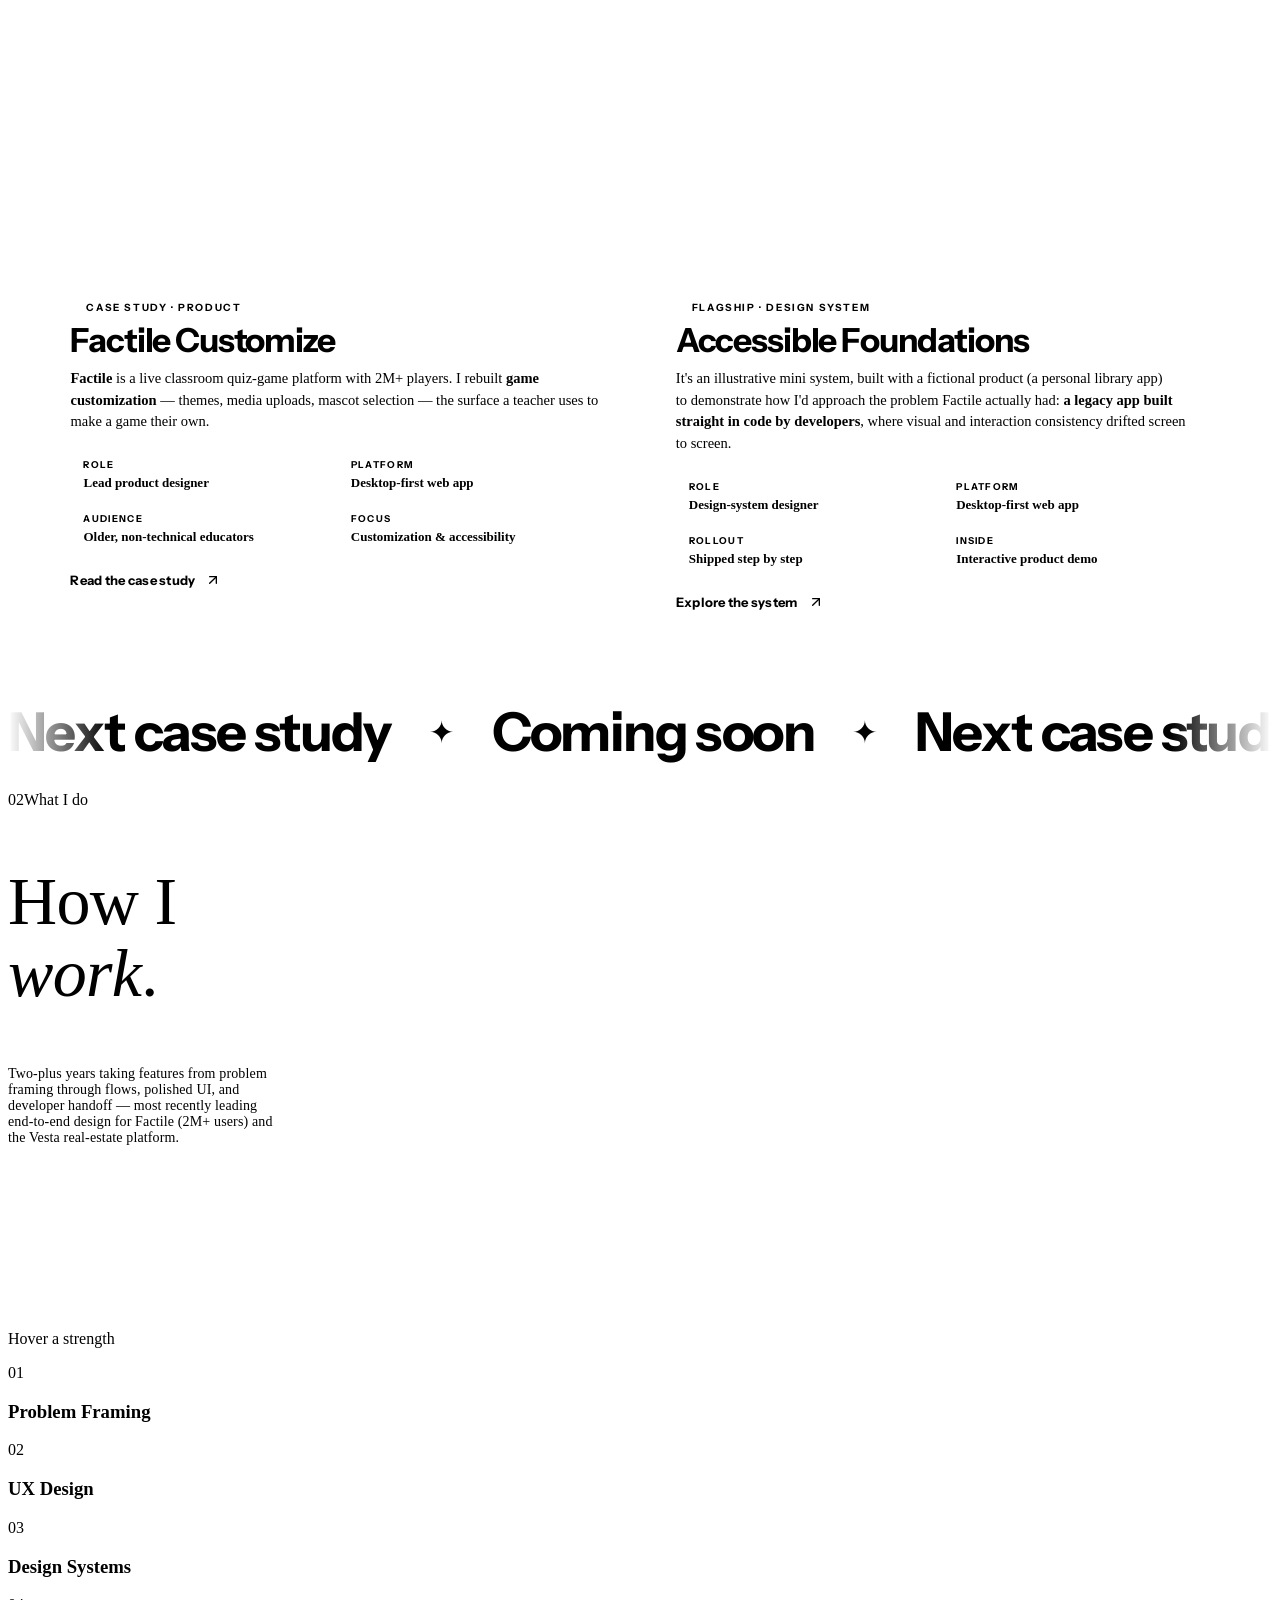
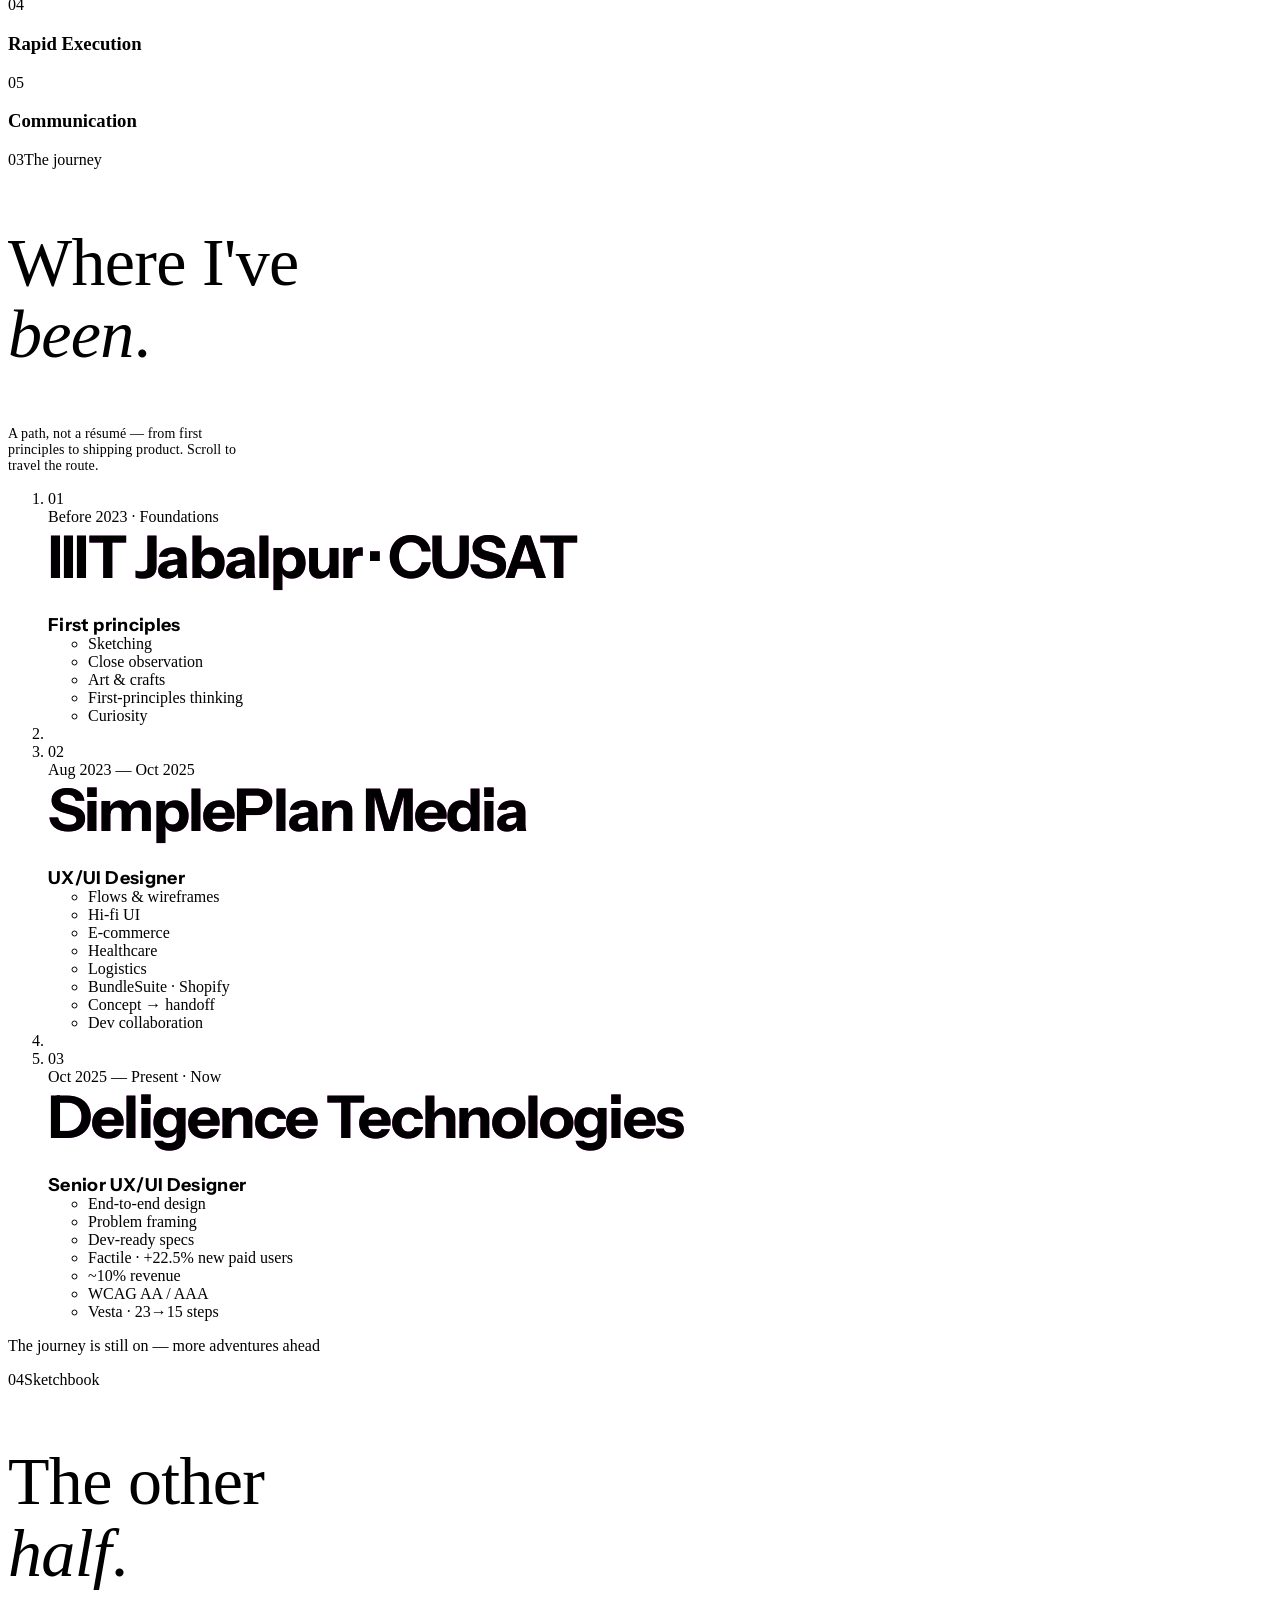
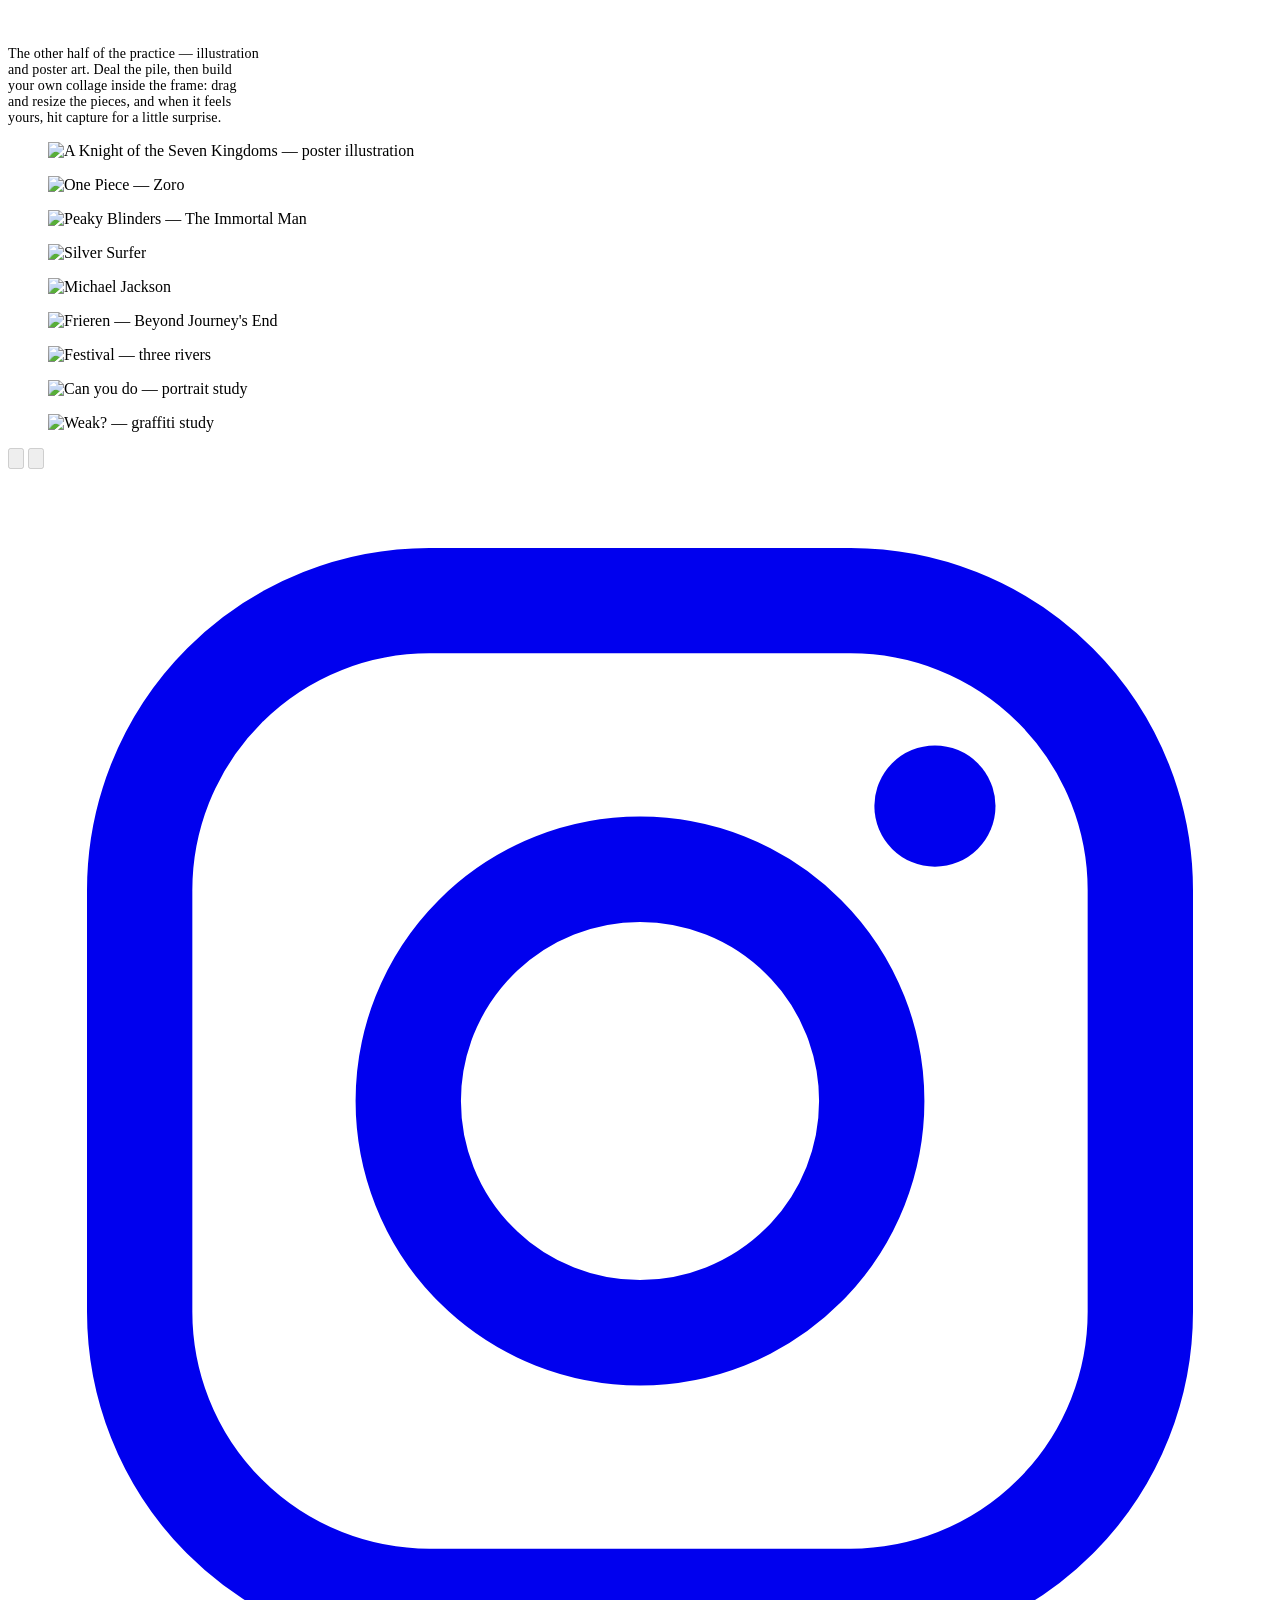
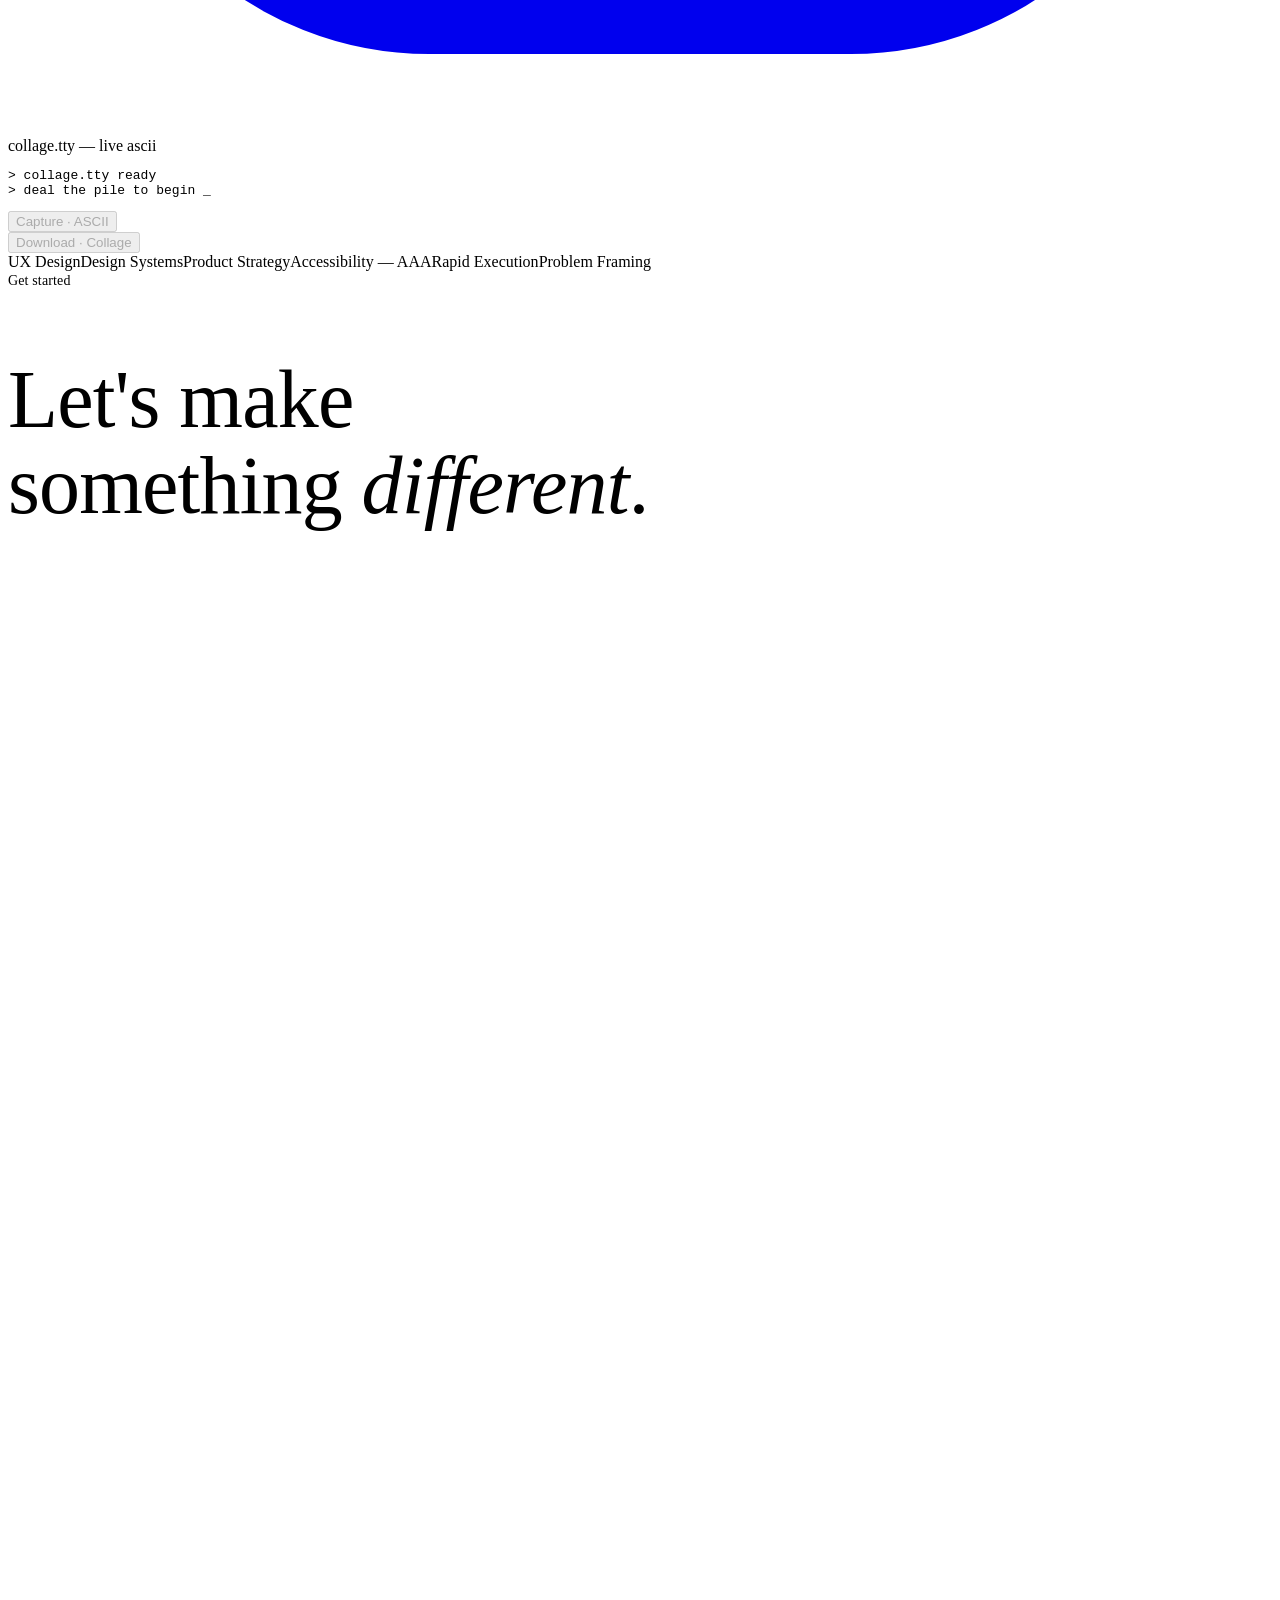
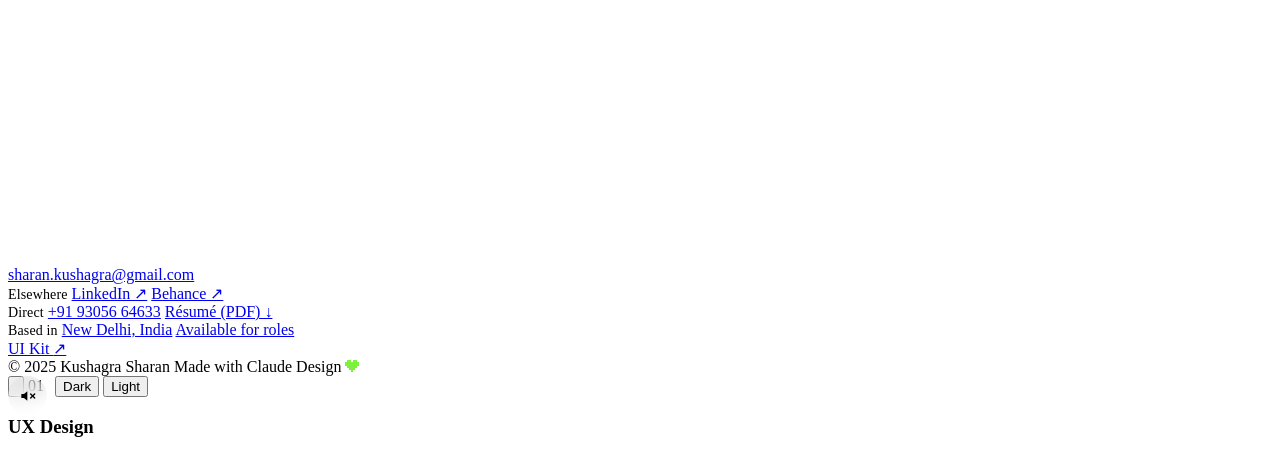
==== commit 039141f1: "Increase project card CTA spacing" ====
--- a/index.html
+++ b/index.html
@@ -182,6 +182,7 @@
   .pwork__board .wcard__title{ font-size:clamp(26px,2.6vw,40px); margin-top:10px; }
   .pwork__board .wcard__what{ font-size:14.5px; line-height:1.5; margin-top:12px; }
   .pwork__board .wcard__badge{ font-size:10px; }
+.pwork__board .wcard__lower{ margin-top:14px; }
   .pwork__board .wcard__meta{ margin-top:16px; }
   .pwork__board .wcard__meta > div{ padding:10px 13px; }
   .pwork__board .wcard__meta dt{ font-size:9.5px; }
